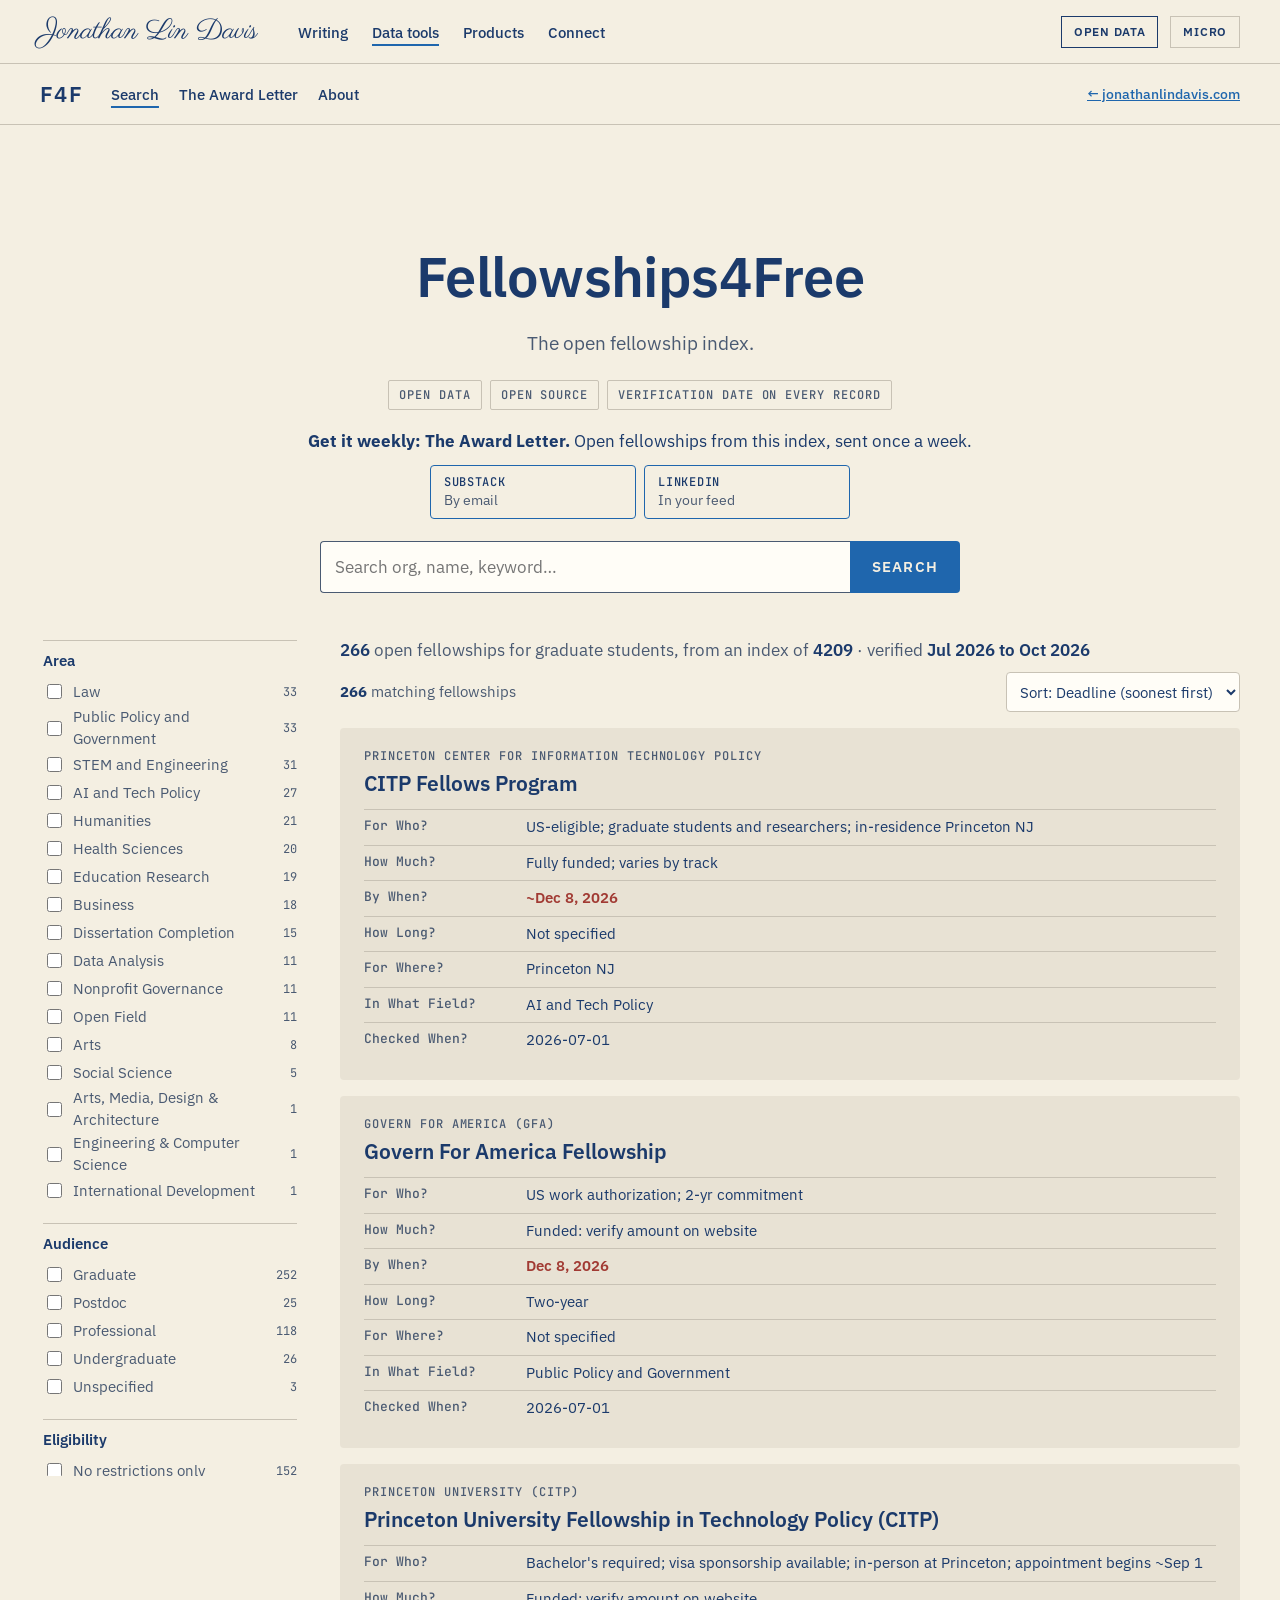
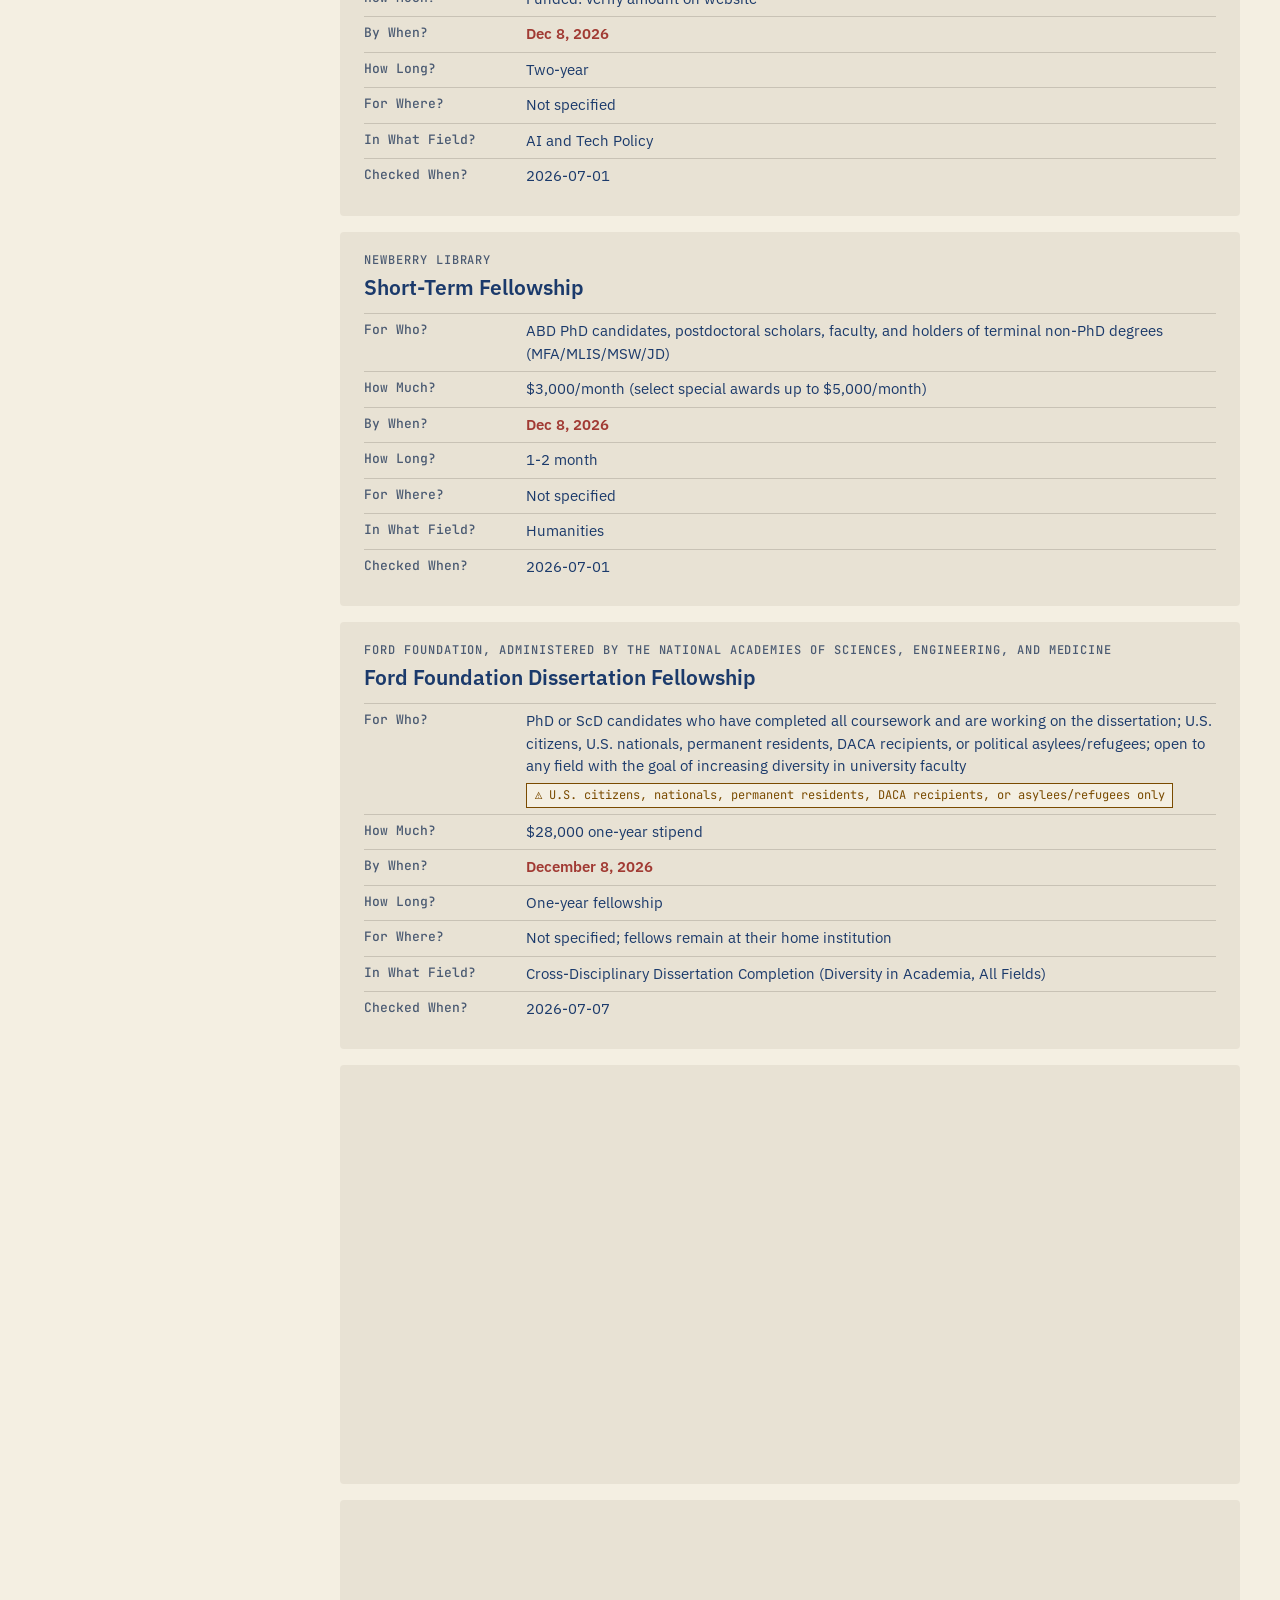
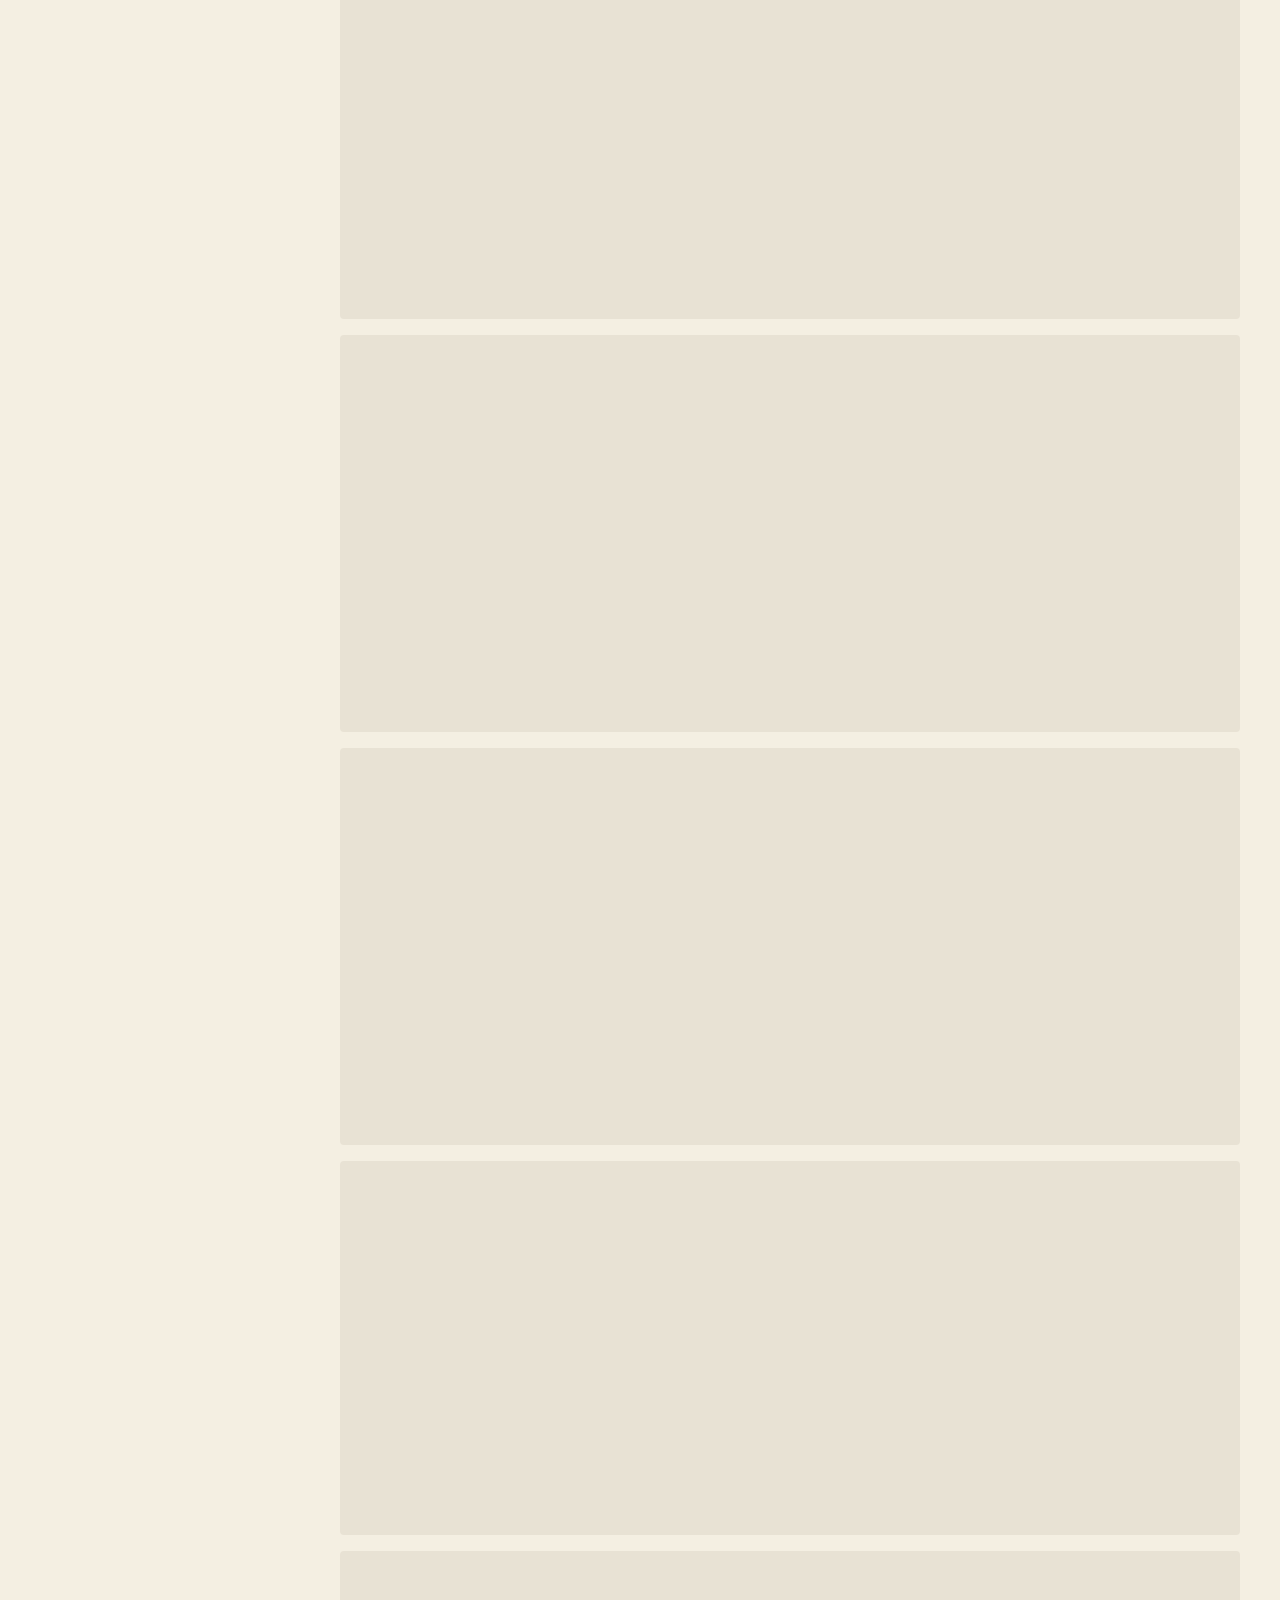
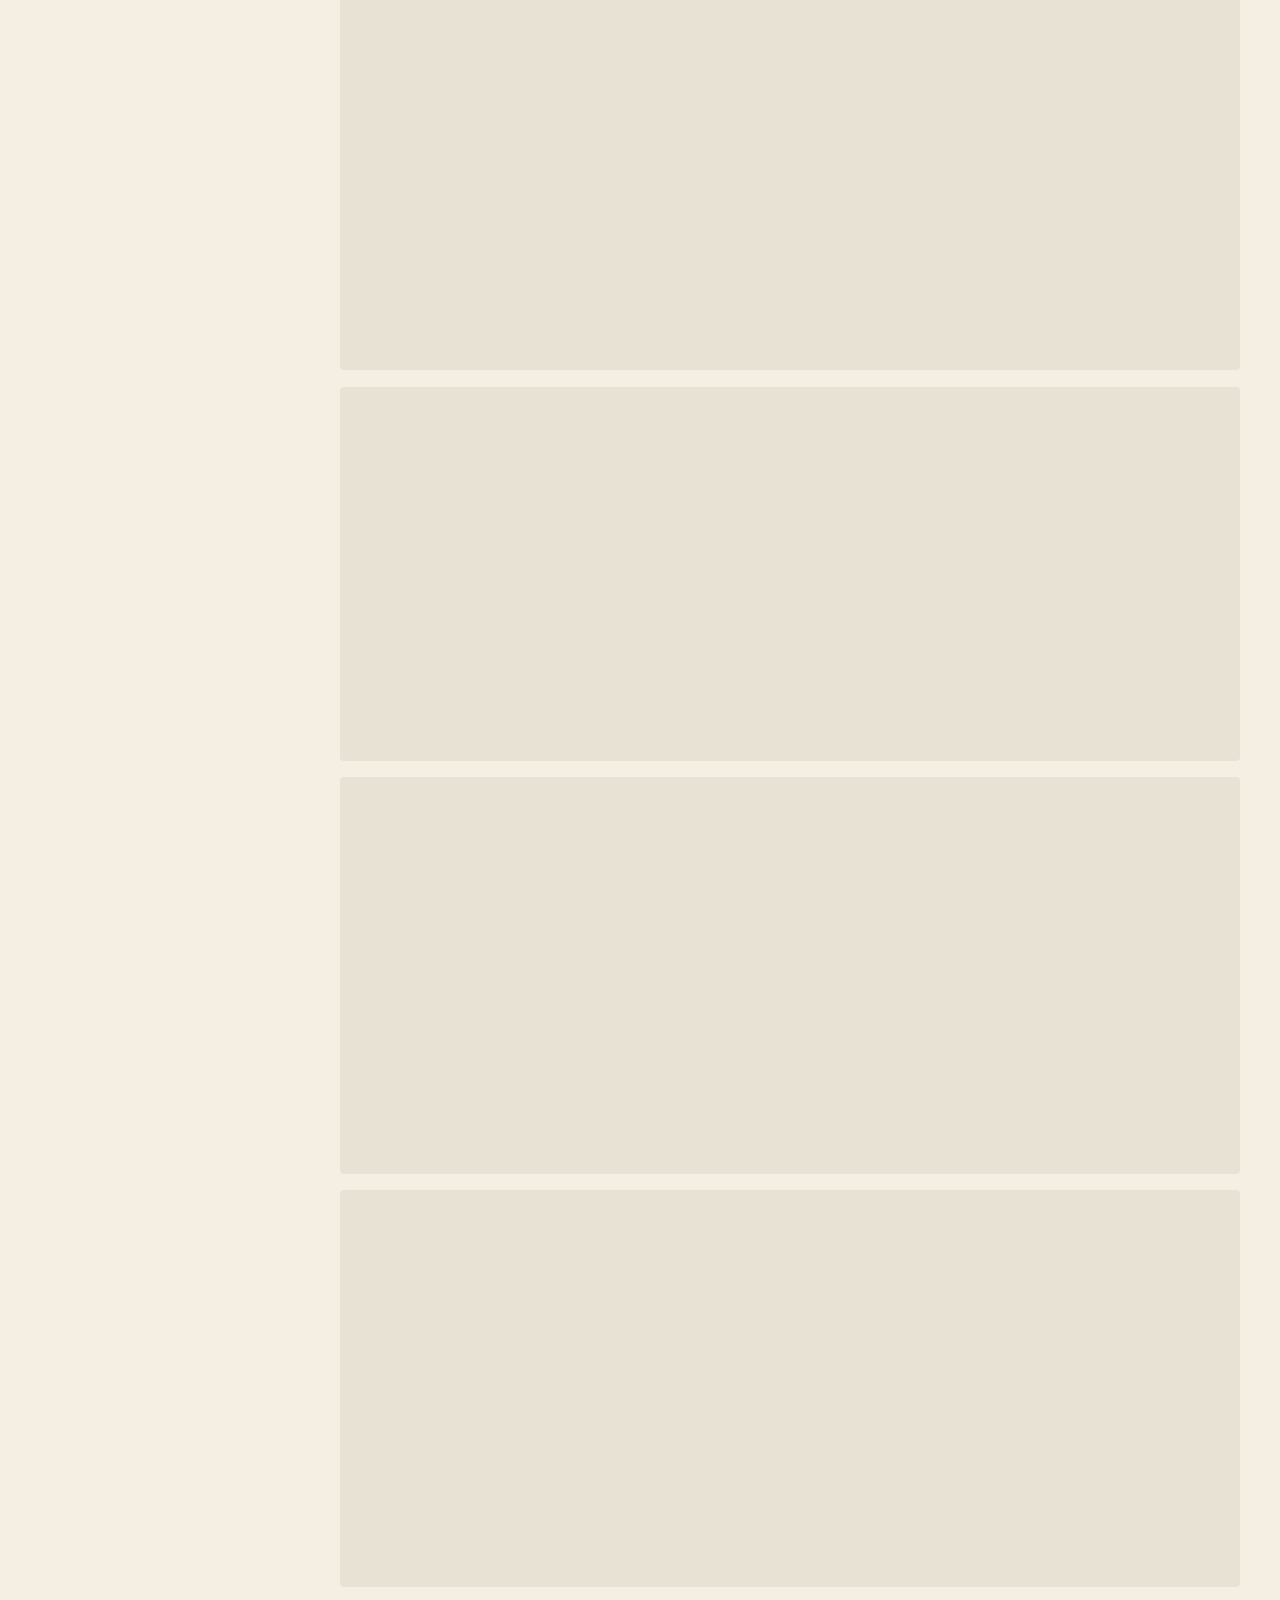
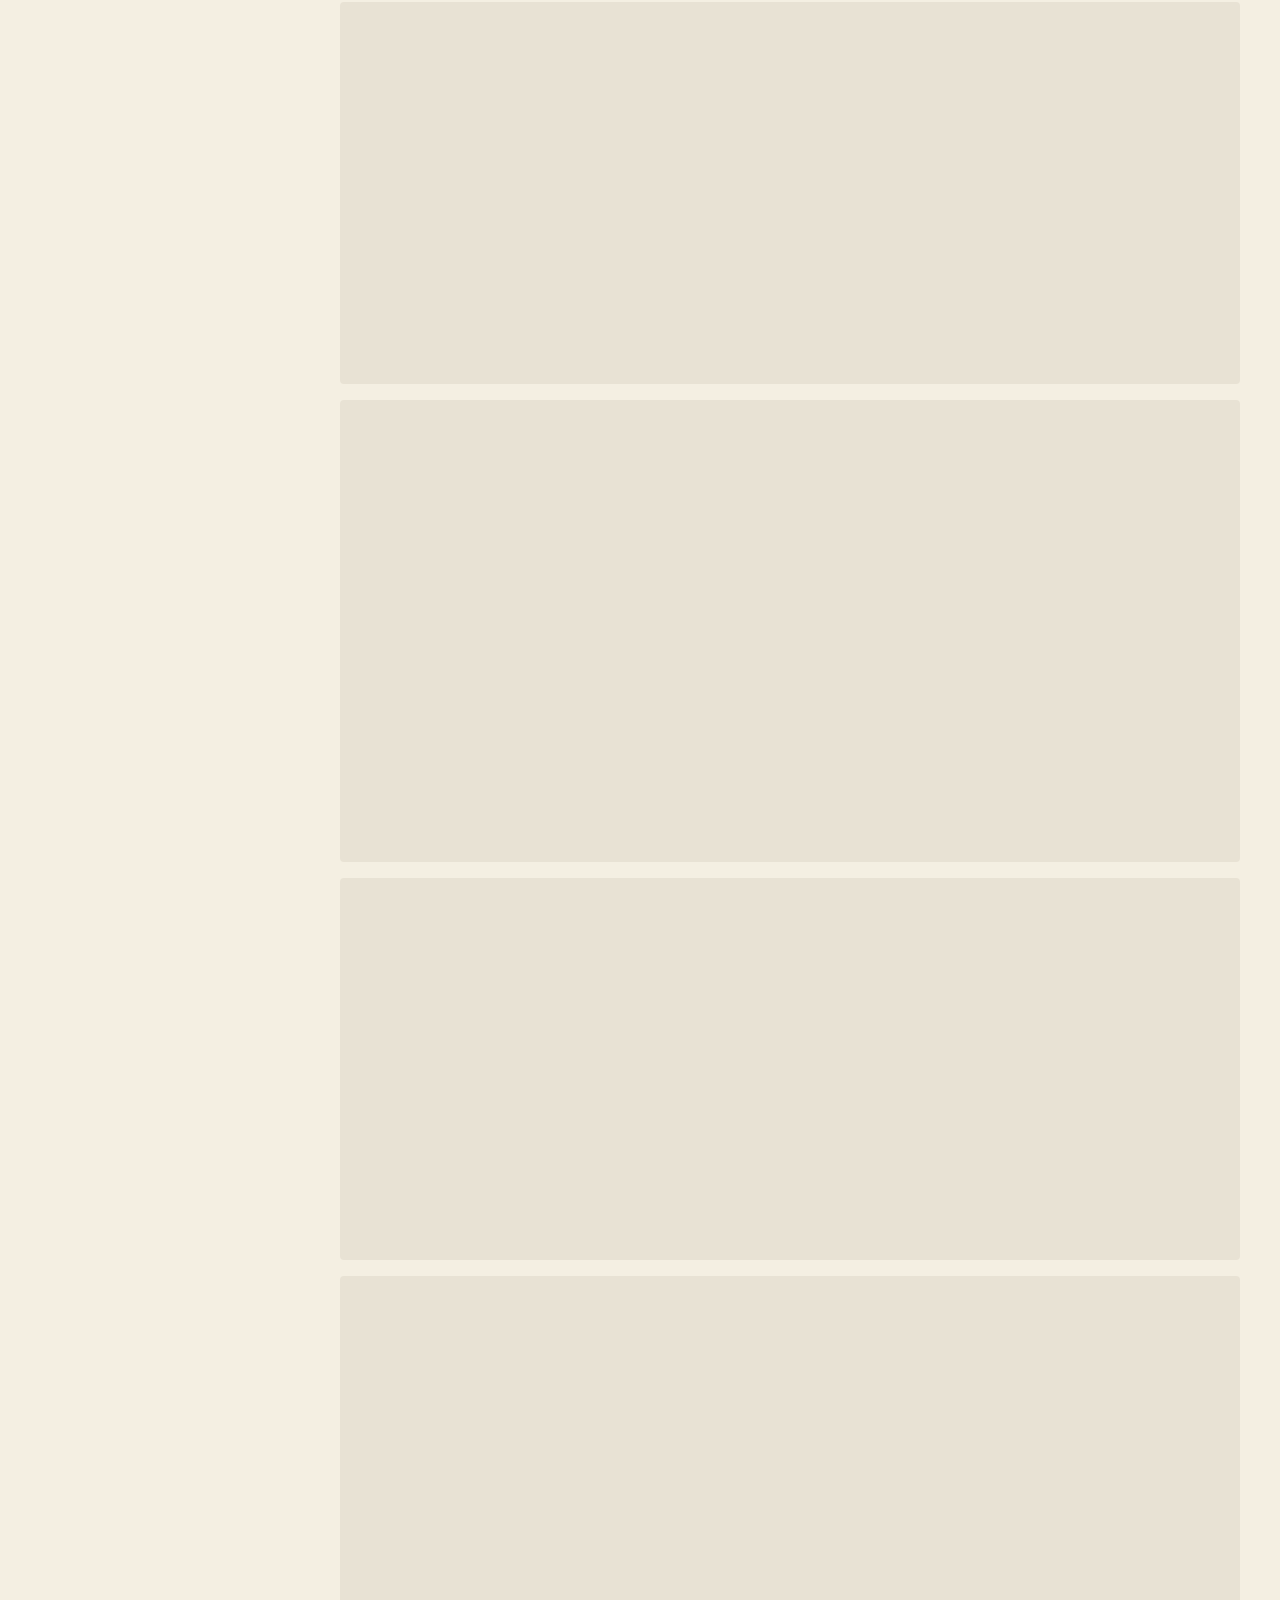
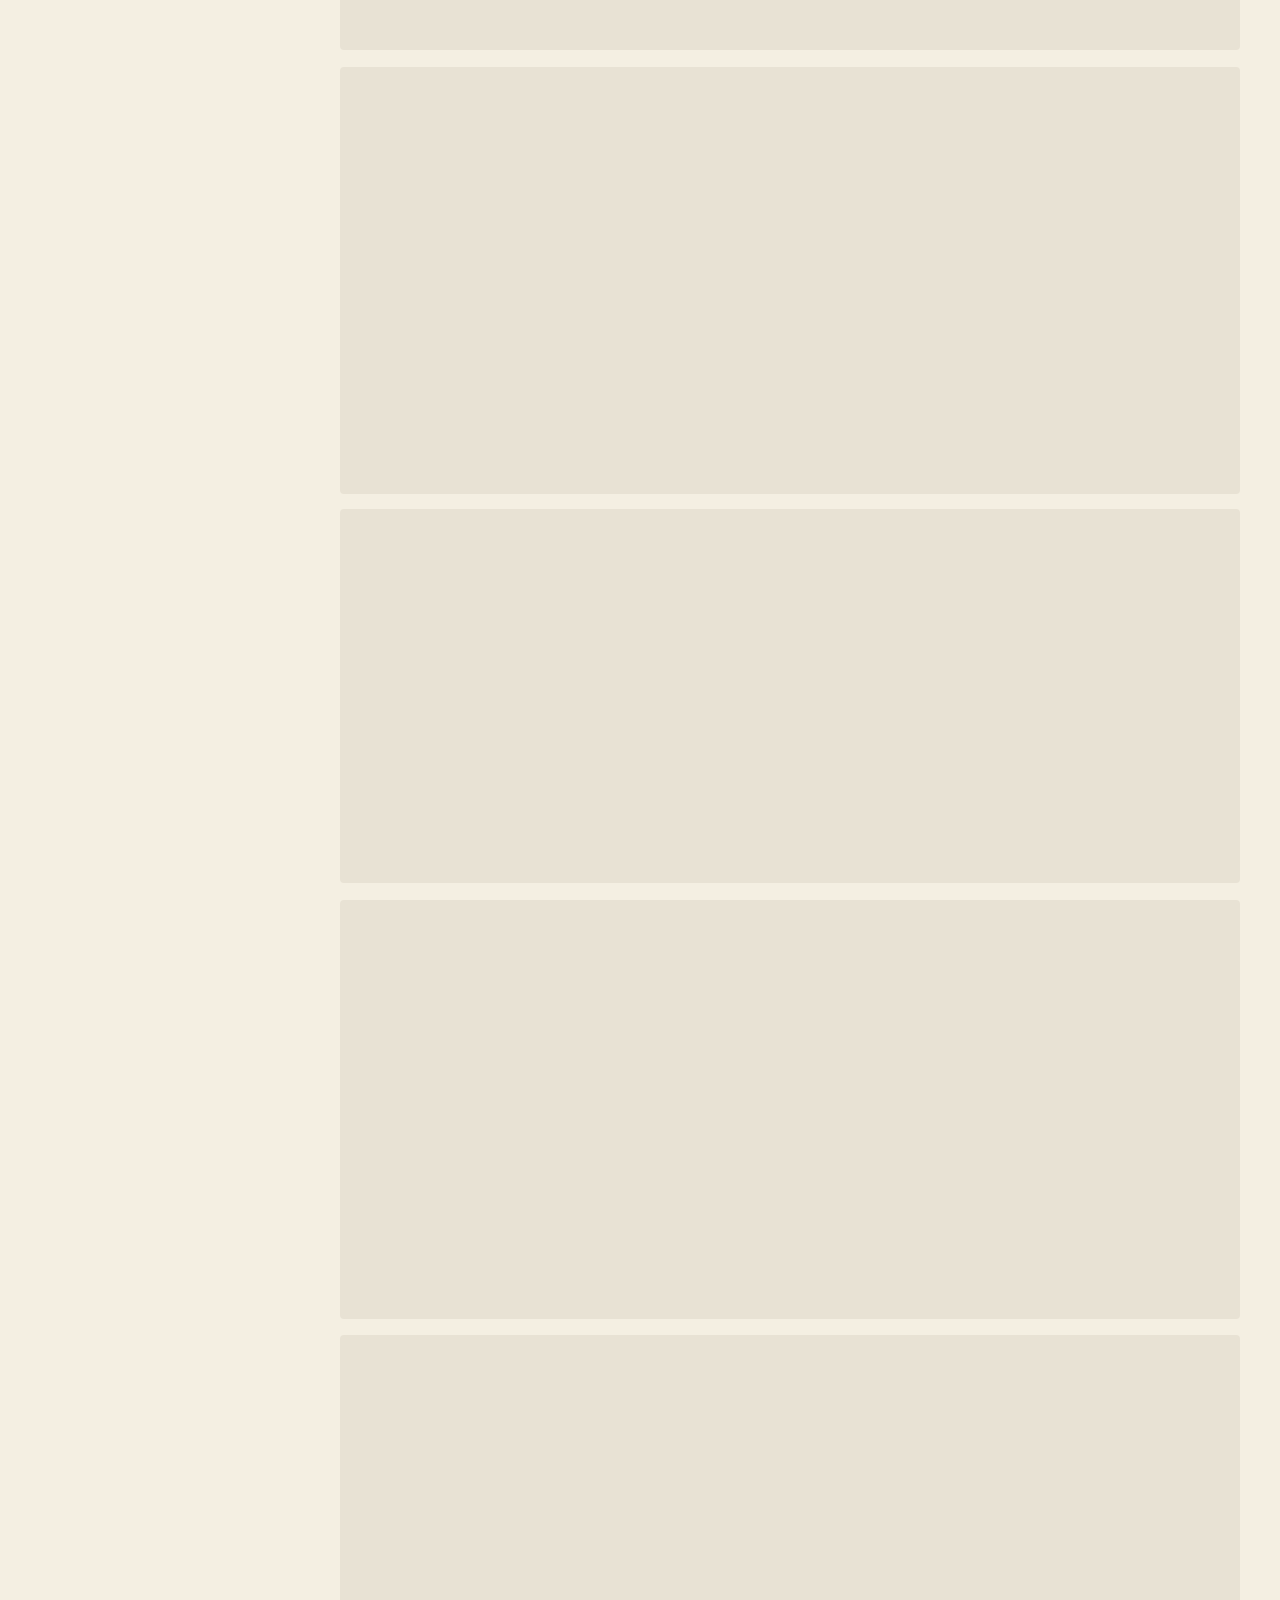
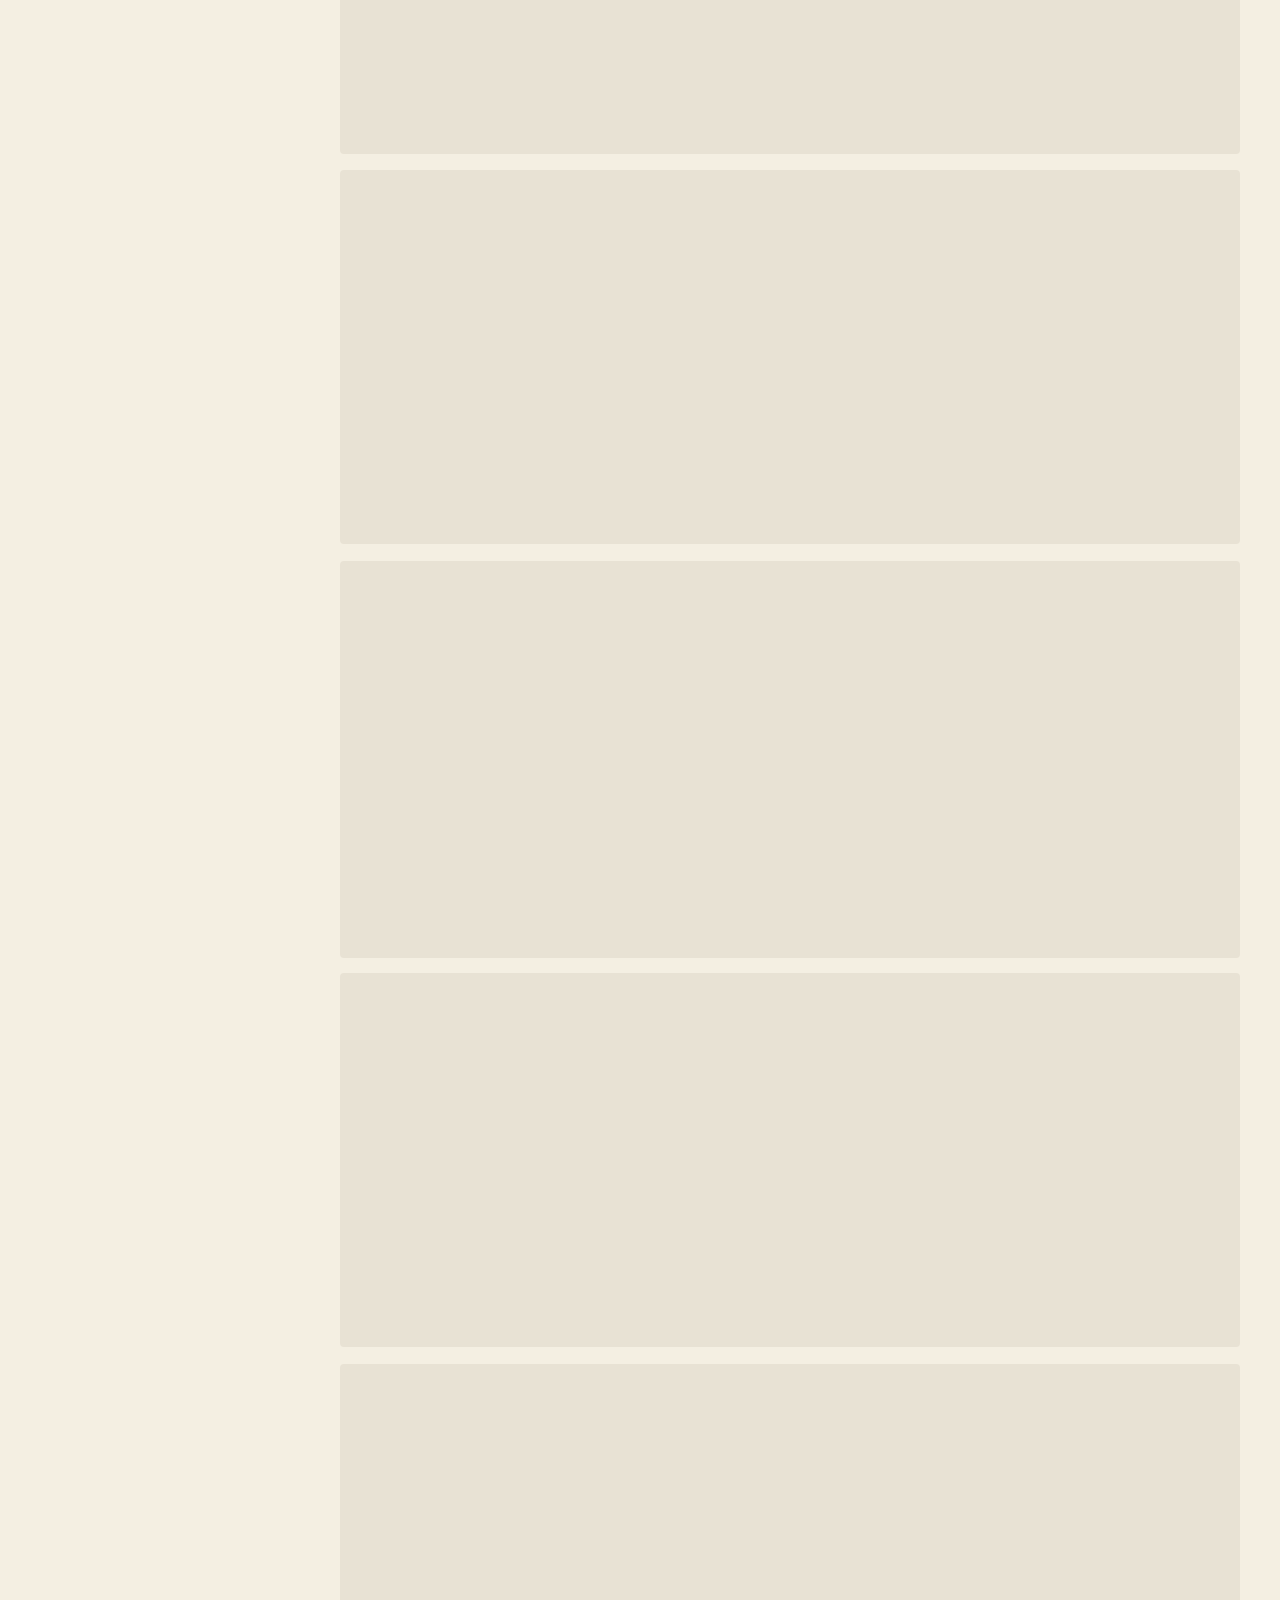
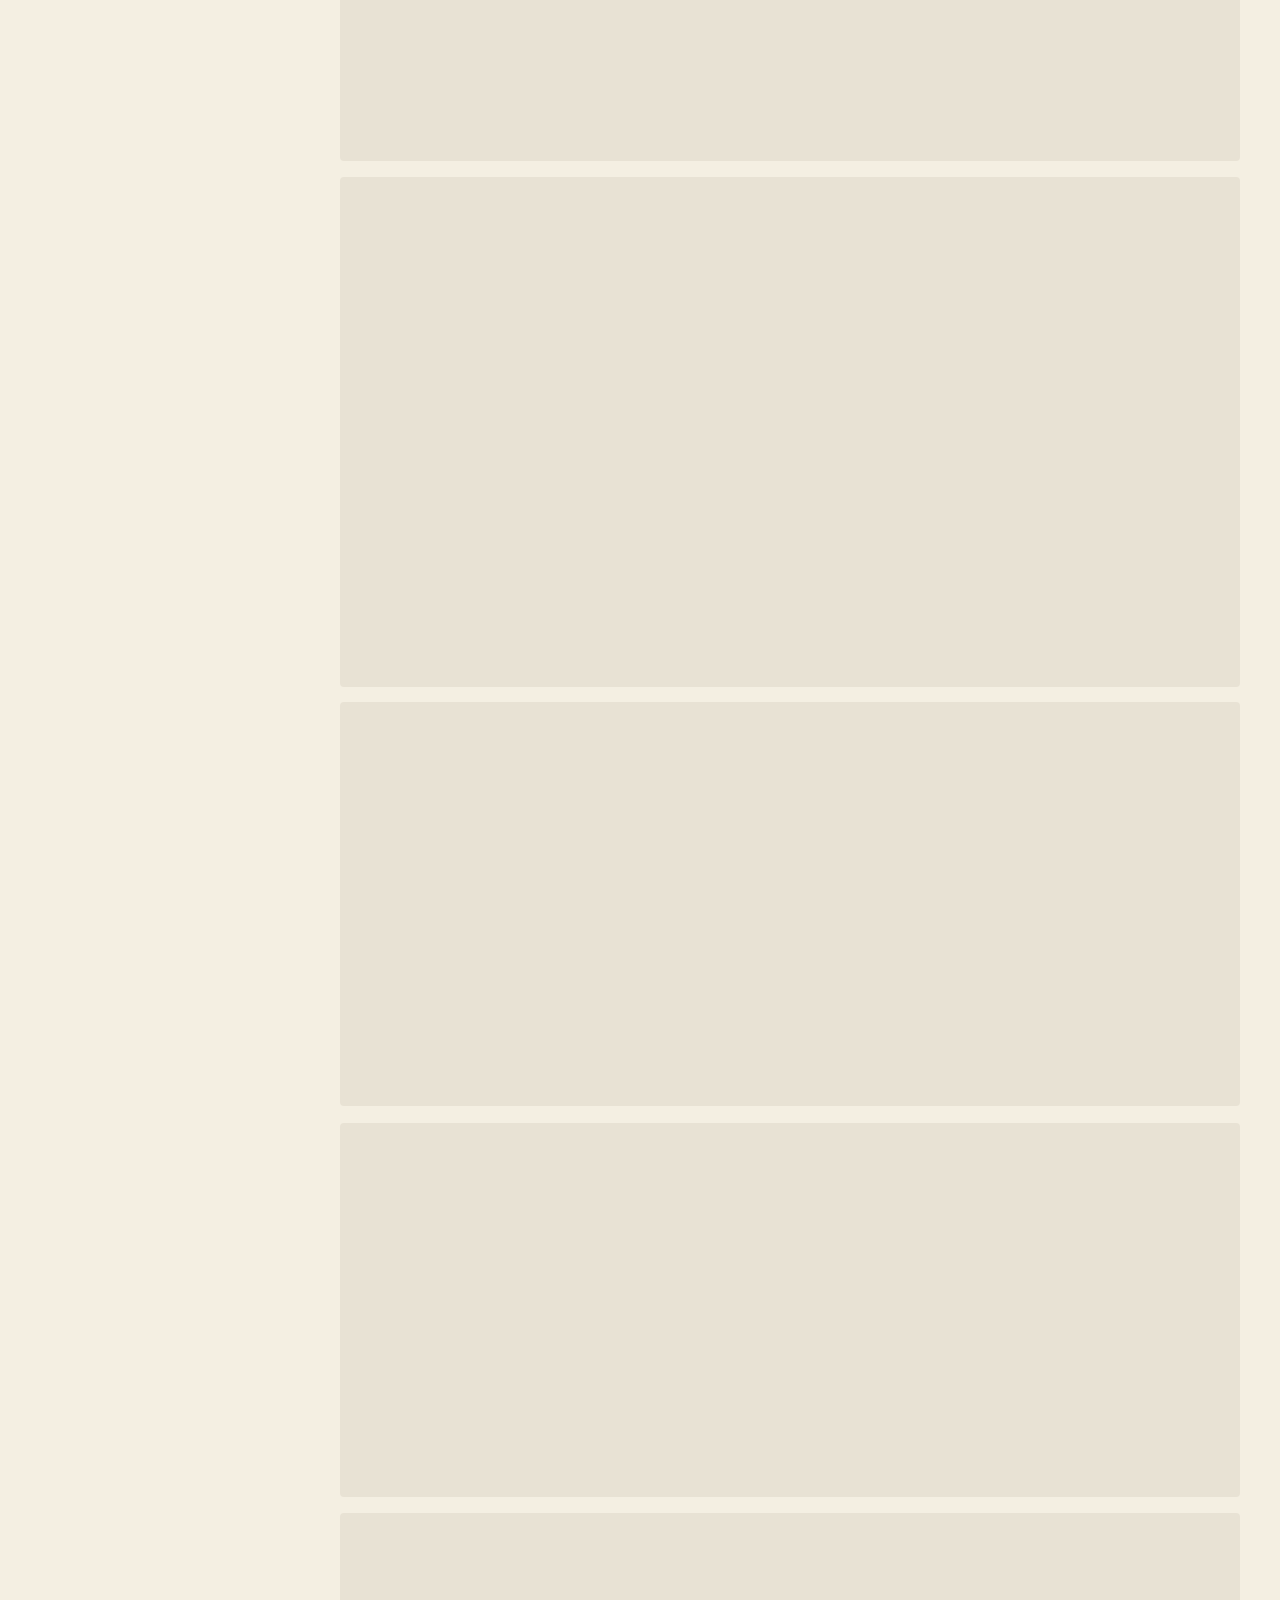
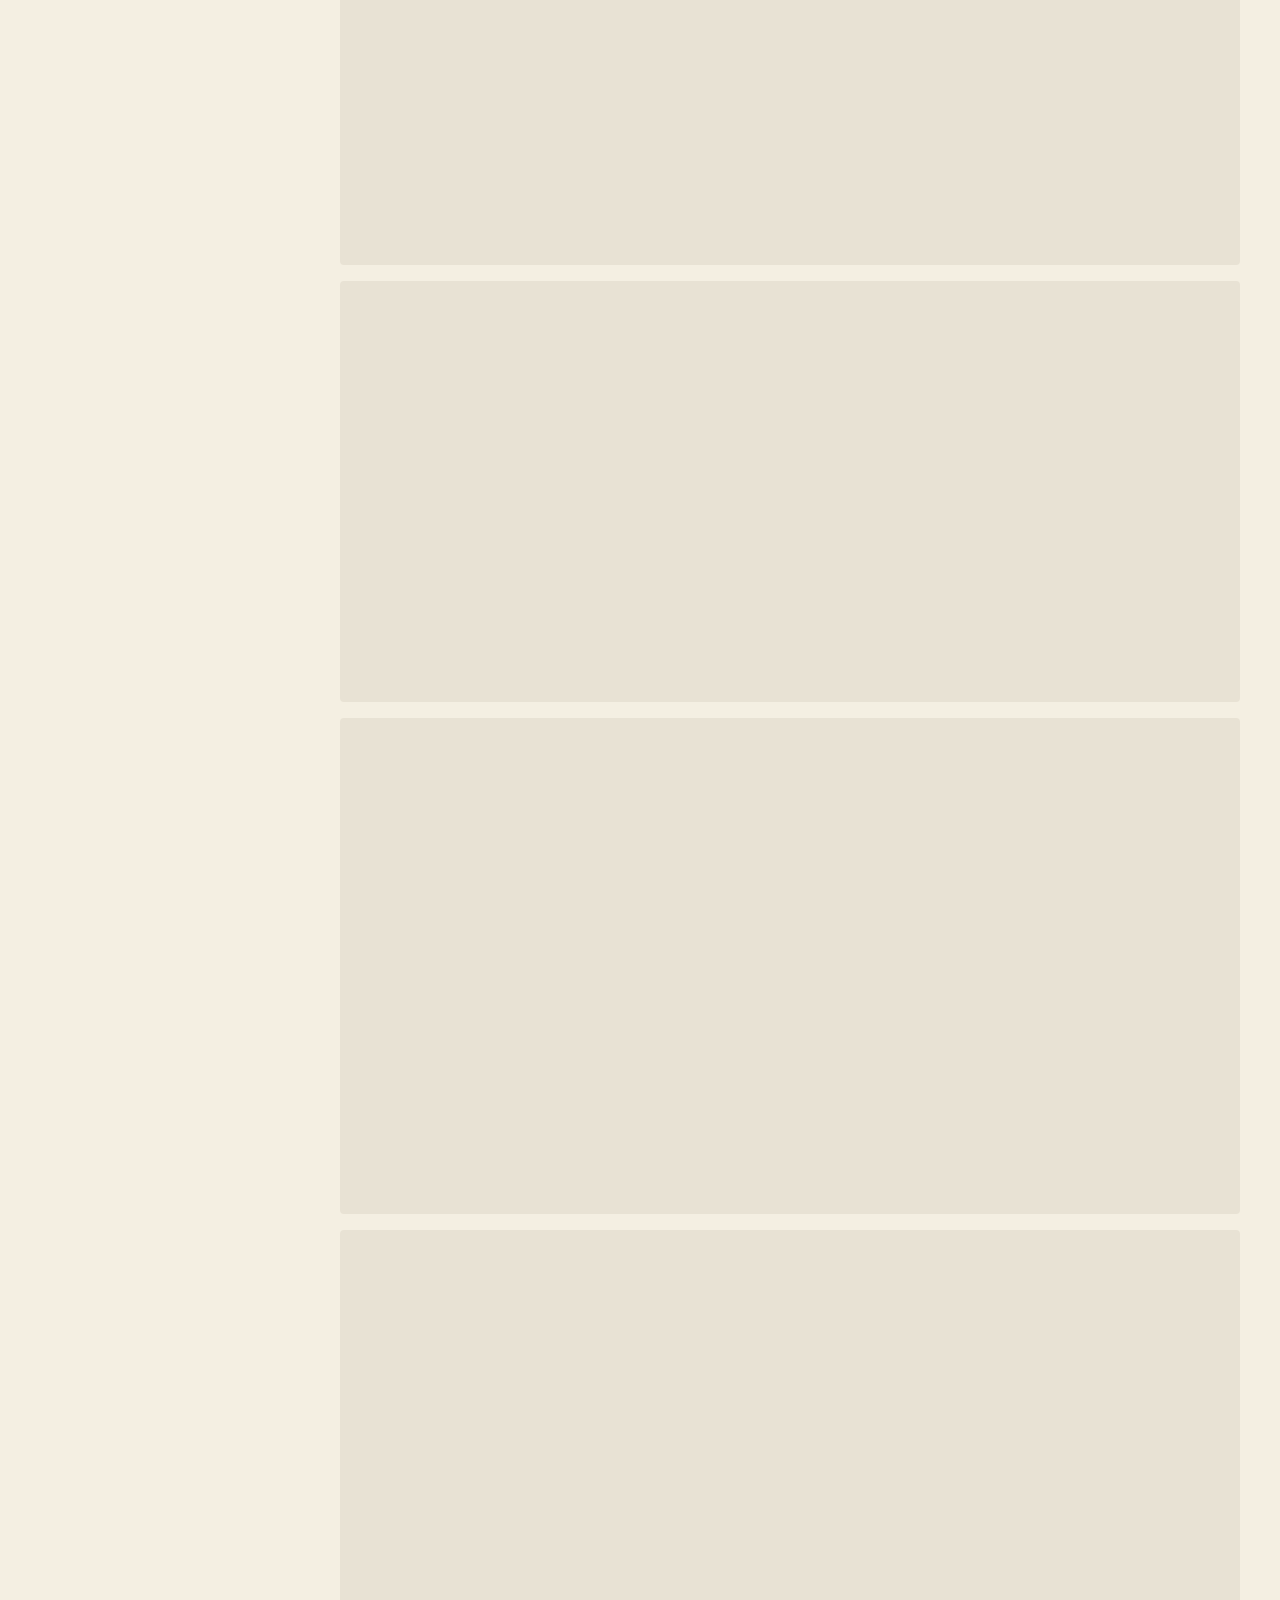
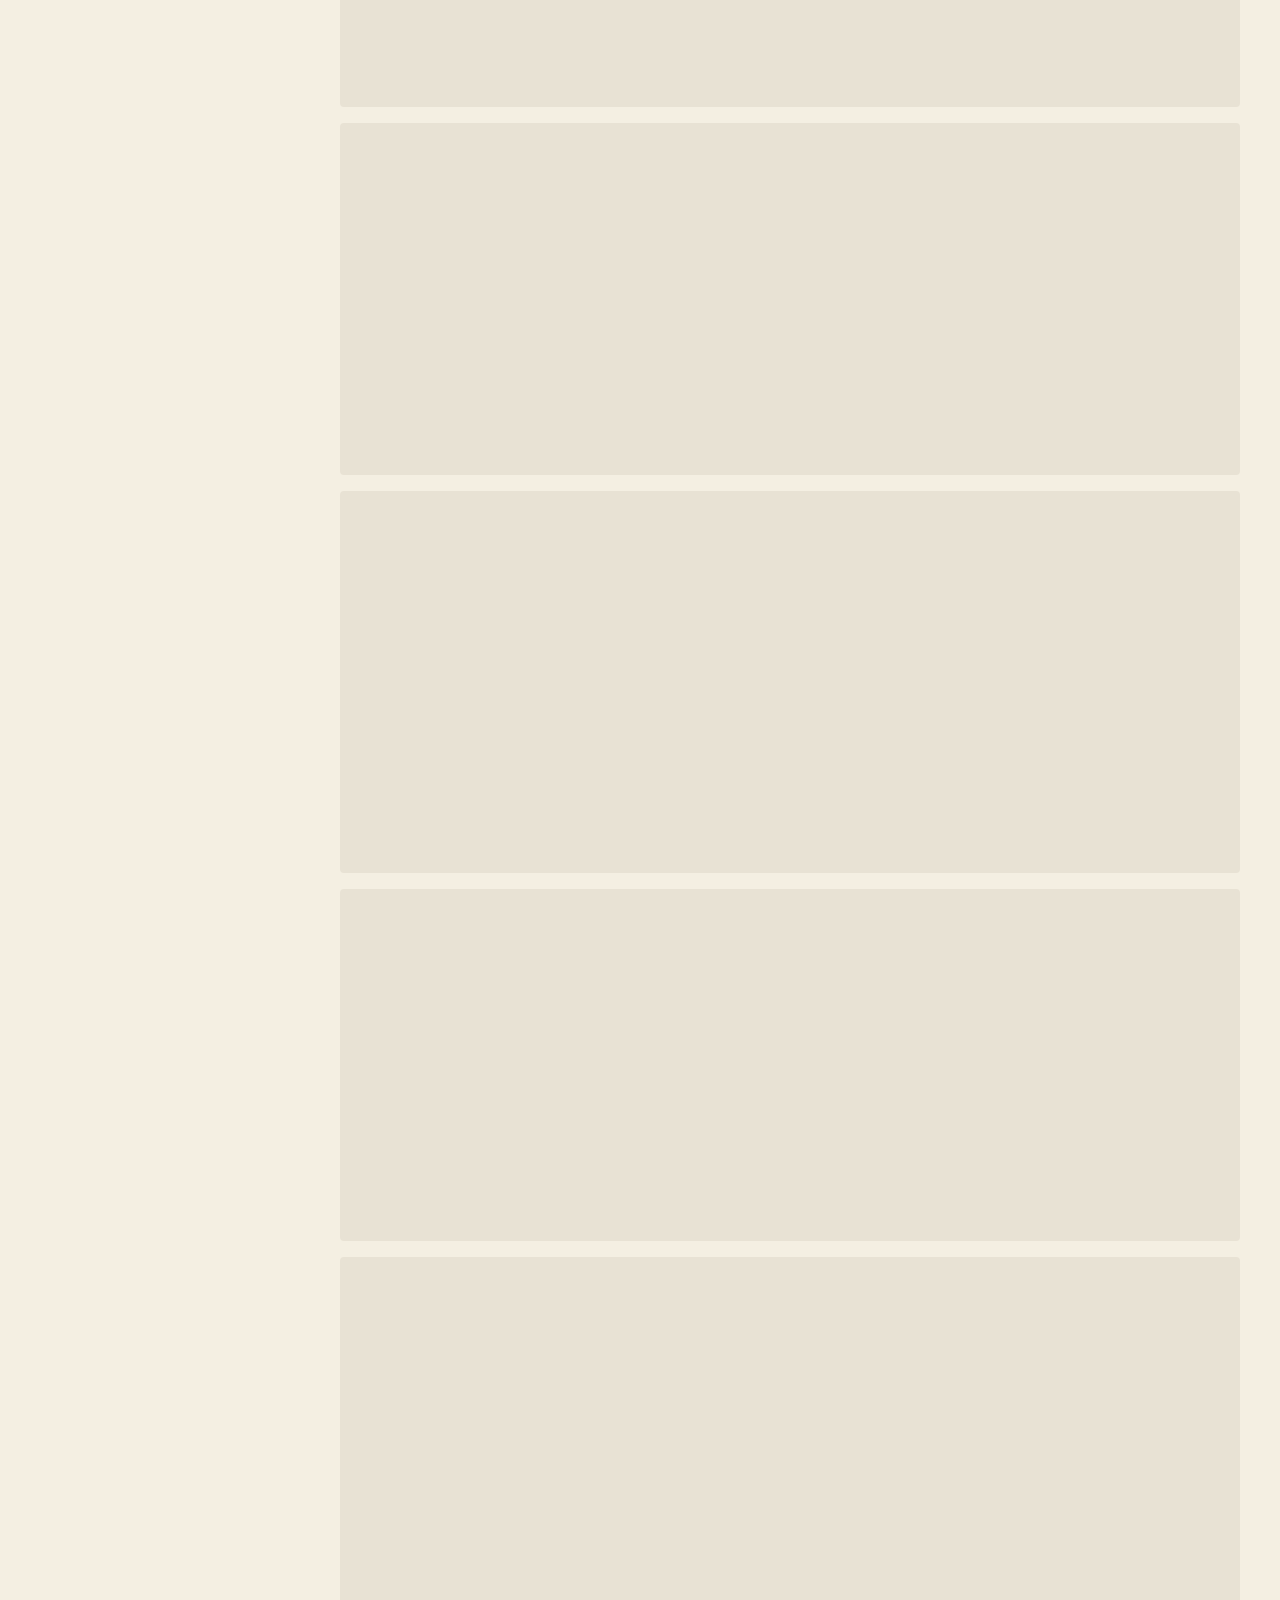
==== index.html @ 848863f2 "JLD4: aria-controls names one resolvable id on the site-bar menu (DS28I-140) Co-Authored-By: Claude " ====
<!DOCTYPE html>
<html lang="en">
<head>
<!-- Google tag (gtag.js) -->
<script async src="https://www.googletagmanager.com/gtag/js?id=G-JNJT6FY5P9"></script>
<script>
  window.dataLayer = window.dataLayer || [];
  function gtag(){dataLayer.push(arguments);}
  gtag('js', new Date());
  gtag('config', 'G-JNJT6FY5P9');
</script>
<meta charset="utf-8" />
<meta name="viewport" content="width=device-width, initial-scale=1" />
<title>F4F — Jonathan Lin Davis</title>
<meta name="description" content="Fellowships4Free: a free, open-data index of graduate and early-career fellowships. Because finding money shouldn't cost you money. No login, no paywall." />
<meta property="og:type" content="website">
<meta property="og:title" content="F4F — Jonathan Lin Davis">
<meta property="og:description" content="Fellowships4Free: a free, open-data index of graduate and early-career fellowships. Because finding money shouldn't cost you money. No login, no paywall.">
<meta property="og:url" content="https://fellowships4free.com/">
<meta property="og:image" content="https://jonathanlindavis.com/Assets/og-image.png">
<meta property="og:image:width" content="2400">
<meta property="og:image:height" content="1260">
<meta property="og:image:alt" content="Jonathan Lin Davis: the business of thinking for a living.">
<meta property="og:site_name" content="Jonathan Lin Davis">

<meta name="twitter:card" content="summary_large_image">
<meta name="twitter:title" content="F4F — Jonathan Lin Davis">
<meta name="twitter:description" content="Fellowships4Free: a free, open-data index of graduate and early-career fellowships. Because finding money shouldn't cost you money. No login, no paywall.">
<meta name="twitter:image" content="https://jonathanlindavis.com/Assets/og-image.png">

<meta name="robots" content="index, follow" />
<link rel="canonical" href="https://fellowships4free.com/">
<meta name="referrer" content="no-referrer" />
<link rel="icon" type="image/png" href="assets/f4f-mark.png?v=74ff9a21c5">
<link rel="preconnect" href="https://fonts.googleapis.com">
<link rel="preconnect" href="https://fonts.gstatic.com" crossorigin>
<link href="https://fonts.googleapis.com/css2?family=IBM+Plex+Sans:ital,wght@0,400;0,500;0,600;1,600&family=JetBrains+Mono:wght@400;500&family=Parisienne&display=swap" rel="stylesheet">
<style>
/* Canvas v184 port (DS28I-140, 2026-10-29), boards "F4F search" and "F4F fellowship" at 1440 and 390.
   The page now carries the jonathanlindavis.com site bar and footer of the v184 family and its own
   F4F section bar. open-data-shared.css is no longer linked: its masthead, footer and Spectral type
   are the pre-v184 design. The file stays in the repo. */
:root{
  --paper:#f4efe2; --ink:#1b3a6b; --well:#e8e2d4; --rule:#c8c2b5; --accent:#1f66ad; --wash:#4a5a72;
  --field:#fffdf7; --hilite:#bcd0eb; --urgent:#a13a33; --warn:#7a4b00;
  --sans:'IBM Plex Sans',Arial,sans-serif; --mono:'JetBrains Mono',ui-monospace,monospace; --script:'Parisienne',cursive;
  /* Sticky offset for in-page jumps and focus (UI-2), measured by the script below. */
  scroll-padding-top:var(--f4f-mast-h,64px);
}
*{box-sizing:border-box}
html{-webkit-text-size-adjust:100%}
body{margin:0;background:var(--paper);color:var(--ink);font-family:var(--sans);-webkit-font-smoothing:antialiased}
a{color:var(--accent)}
a:hover{color:var(--ink)}
a:focus-visible,button:focus-visible,input:focus-visible,select:focus-visible{outline:3px solid var(--accent);outline-offset:2px}
.wrap{max-width:1248px;margin:0 auto;padding:0 24px}

/* Site bar (the v184 family bar; this page lives on its own domain, so every link is absolute) */
.bar{height:64px;background:var(--paper);border-bottom:1px solid var(--rule)}
.bar .wrap{height:64px;display:flex;align-items:center;gap:28px}
.wm{font-family:var(--script);font-size:28px;color:var(--ink);text-decoration:none;line-height:1;white-space:nowrap}
.nav{display:flex;gap:24px;margin-left:12px}
.nav a{font:500 15px/1 var(--sans);color:var(--ink);text-decoration:none;padding:12px 0}
.nav a[aria-current]{text-decoration:underline;text-decoration-color:var(--accent);text-decoration-thickness:2px;text-underline-offset:6px}
.tools{margin-left:auto;display:flex;align-items:center;gap:12px}
.tab{font:600 12px/1 var(--sans);letter-spacing:.06em;text-transform:uppercase;padding:9px 12px;border:1px solid var(--rule);color:var(--ink);text-decoration:none}
.tab.on{border-color:var(--ink)}
.menu{display:none;width:44px;height:44px;align-items:center;justify-content:center;border:1px solid var(--rule);border-radius:4px;background:transparent;padding:0;cursor:pointer}

/* F4F section bar */
.mast{border-bottom:1px solid var(--rule);background:var(--paper);position:sticky;top:0;z-index:40}
.mast-row{display:flex;align-items:center;min-height:60px;gap:18px}
.gw{font:600 22px/1 var(--sans);letter-spacing:.06em;color:var(--ink);text-decoration:none}
.mnav{display:flex;flex-wrap:wrap;align-items:center}
.mnav a{font:500 15px/1 var(--sans);color:var(--ink);text-decoration:none;min-height:44px;display:inline-flex;align-items:center;padding:0 10px}
.mnav a[aria-current]{text-decoration:underline;text-decoration-color:var(--accent);text-decoration-thickness:2px;text-underline-offset:6px}
.mast-home{margin-left:auto;font:500 14px/1 var(--sans);min-height:44px;display:inline-flex;align-items:center}
.mast-home-row{display:none}

/* Skip link and visually hidden text */
.f4f-skip{position:absolute;left:.5rem;top:-4rem;z-index:100;background:var(--ink);color:var(--paper);padding:.6rem .9rem;font-family:var(--mono);font-size:.85rem;text-decoration:none}
.f4f-skip:focus{top:.5rem}
.f4f-vh{position:absolute!important;width:1px;height:1px;padding:0;margin:-1px;overflow:hidden;clip:rect(0,0,0,0);white-space:nowrap;border:0}

/* Hero */
/* The board's first section: 48px padding plus its 72px hero (search) or section margin (fellowship) */
.sec-first{padding:120px 0 80px}
.hero{text-align:center}
.h1i{font:600 56px/1.12 var(--sans);color:var(--ink);margin:0 0 20px;letter-spacing:-.01em}
.lede{font:400 19px/1.6 var(--sans);color:var(--wash);max-width:720px;margin:0 auto}
.pledge{display:flex;flex-wrap:wrap;justify-content:center;gap:8px;margin:22px 0 18px}
.pledge span{font:500 12px/1 var(--mono);letter-spacing:.08em;text-transform:uppercase;color:var(--wash);border:1px solid var(--rule);border-radius:2px;padding:8px 10px}
.p{font:400 17px/1.6 var(--sans);color:var(--ink);margin:0 0 16px}
.wash{color:var(--wash)}
.al-line{margin:0 0 10px}
/* The Award Letter subscribe pair (FS25P-147), kept from the live page with its gtag events; the
   board shows the line above it only. 44px minimum height. */
.f4f-al-pair{display:grid;grid-template-columns:1fr 1fr;gap:.55rem;max-width:420px;margin:0 auto 22px}
.f4f-al-pair>a{min-width:0}
@media(max-width:22rem){.f4f-al-pair{grid-template-columns:1fr}}
.f4f-al-btn{display:block;min-height:44px;padding:.5rem .8rem;border:1.5px solid var(--accent);border-radius:4px;background:var(--paper);color:var(--ink);text-decoration:none;text-align:left;transition:background-color .15s,color .15s}
.f4f-al-btn:hover{background:var(--accent);color:var(--paper)}
.f4f-al-btn:hover .f4f-al-note{color:var(--paper)}
.f4f-al-name{display:block;font:500 12px/1.4 var(--mono);letter-spacing:.06em;text-transform:uppercase}
.f4f-al-note{display:block;font:400 14px/1.35 var(--sans);color:var(--wash)}
@media(prefers-reduced-motion:reduce){.f4f-al-btn{transition:none}}
.srch{display:flex;max-width:640px;margin:0 auto}
.srch input{flex:1;min-width:0;height:52px;border:1px solid var(--wash);border-right:0;border-radius:4px 0 0 4px;background:var(--field);font:400 17px/1 var(--sans);color:var(--ink);padding:0 14px}
.srch button{height:52px;padding:0 22px;border:0;border-radius:0 4px 4px 0;background:var(--accent);color:var(--paper);font:600 15px/1 var(--sans);letter-spacing:.08em;cursor:pointer}
.srch button:hover{background:var(--ink)}

/* Rail and results */
.layout{display:grid;grid-template-columns:260px minmax(0,1fr);gap:40px;margin-top:44px;align-items:start}
.layout>aside,.layout>div{min-width:0}
/* The rail sticks under the measured bar height and scrolls on its own when taller than the space
   left, so "Clear all filters" stays reachable on a 768 px laptop (UI-5). */
.rail{position:sticky;top:var(--f4f-mast-h,64px);max-height:calc(100vh - var(--f4f-mast-h,64px));overflow-y:auto;overscroll-behavior:contain;padding:3px 3px .75rem}
.facet{border:0;border-top:1px solid var(--rule);margin:0 0 18px;padding:12px 0 0;min-width:0}
.facet legend{float:left;width:100%;padding:0;font:600 15px/1 var(--sans);color:var(--ink);margin:0 0 10px}
.facet legend+*{clear:both}
.opt{display:flex;align-items:center;gap:.5rem;min-height:28px;cursor:pointer;font:400 15px/1.5 var(--sans);color:var(--wash)}
.opt:hover{color:var(--ink)}
.opt input{accent-color:var(--ink);width:15px;height:15px;flex-shrink:0}
.opt .n{margin-left:auto;font:400 12px/1 var(--mono);color:var(--wash)}
.clearbtn{font:500 13px/1 var(--mono);color:var(--accent);background:none;border:0;cursor:pointer;padding:.3rem 0;min-height:28px;display:inline-flex;align-items:center}
.clearbtn:hover{text-decoration:underline}
.f4f-scope{font:400 17px/1.6 var(--sans);color:var(--wash);margin:0 0 8px}
.f4f-scope strong{color:var(--ink);font-weight:600}
#m-updated{white-space:nowrap}
.resbar{display:flex;align-items:center;justify-content:space-between;gap:1rem;margin:0 0 16px;flex-wrap:wrap}
.f4f-count{font:400 15px/1.5 var(--sans);color:var(--wash)}
.f4f-count b{color:var(--ink)}
.sortsel{font:400 15px/1 var(--sans);min-height:40px;padding:0 .6rem;border:1px solid var(--rule);border-radius:4px;background:var(--field);color:var(--ink)}
#results{display:flex;flex-direction:column;gap:16px}
.more-wrap{display:flex;justify-content:center;margin:24px 0 0}
.morebtn{display:inline-flex;align-items:center;min-height:48px;padding:0 26px;border:2px solid var(--ink);background:transparent;color:var(--ink);border-radius:4px;font:600 17px/1 var(--sans);cursor:pointer}
.morebtn:hover{background:var(--ink);color:var(--paper)}

/* Fellowship card (both boards) */
.entry{background:var(--well);border-radius:4px;padding:22px 24px;
  /* Off-screen cards skip layout and paint until scrolled near (UI-4). */
  content-visibility:auto;contain-intrinsic-size:auto 420px}
.entry .org{font:500 12px/1 var(--mono);letter-spacing:.08em;text-transform:uppercase;color:var(--wash);margin:0 0 8px}
.entry .name{font:600 21px/1.3 var(--sans);color:var(--ink);margin:0 0 12px}
.entry .name a{color:var(--ink);text-decoration:none}
.entry .name a:hover{text-decoration:underline;text-decoration-color:var(--accent);text-underline-offset:4px}
.qa-row{display:grid;grid-template-columns:150px minmax(0,1fr);gap:12px;padding:6px 0;border-top:1px solid var(--rule);font:400 15px/1.5 var(--sans)}
.qa-label{font:500 13px/1.6 var(--mono);color:var(--wash)}
.qa-value{min-width:0;overflow-wrap:anywhere}
.flags-row{display:flex;flex-wrap:wrap;gap:.35rem .45rem;margin-top:.35rem}
.flag-chip{font:400 12px/1.4 var(--mono);padding:.18rem .48rem;border:1px solid var(--warn);color:var(--warn);background:var(--paper)}
mark{background:var(--hilite);color:var(--ink);padding:0 1px}
.deadline-val.rolling{color:var(--ink)}
.deadline-val.urgent{color:var(--urgent);font-weight:600}
.deadline-val.soon{color:var(--warn);font-weight:500}
.f4f-loading{padding:3rem 1rem;text-align:center;color:var(--wash);font:400 14px/1.5 var(--mono)}
.f4f-empty{padding:3rem 1rem;text-align:center;color:var(--wash)}
.f4f-empty b{display:block;font:600 21px/1.3 var(--sans);color:var(--ink);margin-bottom:.35rem}

/* Single fellowship view (#/f/<id>): the F4F fellowship board */
.crumb{font:500 13px/1 var(--mono);letter-spacing:.06em;color:var(--wash);margin:0 0 18px}
.crumb a{color:var(--wash);text-decoration:none}
.crumb a:hover{text-decoration:underline}
.detail-notes{margin:18px 0 14px}

/* About band above the footer (board #i-foot) */
.i-foot{border-top:1px solid var(--rule);padding:40px 0}
.i-foot .p{font-size:15px}
.i-foot .p:last-child{margin:0}

/* Footer (v184 family footer), content centred vertically in its band (DS28I-131 f24d86ec) */
footer{display:flex;flex-direction:column;justify-content:center}
.foot{padding:40px 0;border-top:1px solid var(--rule);font:400 15px/1.6 var(--sans);color:var(--wash)}
.foot-in{display:flex;flex-direction:column;align-items:center;text-align:center;gap:12px}
.foot-mark{display:block;width:220px;height:auto}
.foot-links{display:flex;justify-content:center;flex-wrap:wrap;gap:20px}

/* Phone (390 board): bars collapse to a wordmark and a menu button, one column, 20px gutters */
@media(max-width:820px){
  .wrap{padding:0 20px}
  .bar{height:auto;min-height:64px}
  .bar .wrap{height:auto;min-height:64px;gap:10px;flex-wrap:wrap}
  .wm{font-size:26px;margin-right:auto}
  .menu{display:inline-flex}
  .nav,.tools{display:none}
  .bar.open .wrap{padding-bottom:12px}
  .bar.open .nav{display:flex;flex-direction:column;gap:0;margin:0;width:100%}
  .bar.open .tools{display:flex;margin:0;width:100%}
  .mast-row{min-height:56px;gap:10px;flex-wrap:wrap}
  .gw{margin-right:auto}
  .mnav,.mast-row .mast-home{display:none}
  .mast.open .mast-row{padding-bottom:8px}
  .mast.open .mnav{display:flex;flex-direction:column;align-items:flex-start;width:100%}
  .mnav a{padding:0}
  .mast-home-row{display:block;padding-bottom:6px}
  .mast-home-row .mast-home{margin-left:0}
  .sec-first{padding:56px 0}
  .h1i{font-size:32px;line-height:1.15}
  .lede{font-size:17px}
  .layout{grid-template-columns:1fr;gap:24px}
  .rail{position:static;max-height:none;overflow:visible}
  .qa-row{grid-template-columns:1fr;gap:10px;padding:8px 0}
  .morebtn{display:flex;justify-content:center;width:100%}
  .i-foot{padding:32px 0}
  .foot{padding:32px 0;font-size:14px}
  .foot-mark{width:165px}
}
@media(prefers-reduced-motion:no-preference){.entry{animation:fade .25s ease both}@keyframes fade{from{opacity:0;transform:translateY(5px)}to{opacity:1;transform:none}}}
</style>
</head>
<body>
<!-- writing-convention: general -->
<a class="f4f-skip" href="#results-heading">Skip to results</a>

<header class="bar" id="bar">
  <div class="wrap">
    <a class="wm" href="https://jonathanlindavis.com/">Jonathan Lin Davis</a>
    <nav class="nav" id="site-nav" aria-label="Main">
      <a href="https://jonathanlindavis.com/#newsletters">Writing</a>
      <a href="https://jonathanlindavis.com/open-data.html" aria-current="page">Data tools</a>
      <a href="https://microgroup.info/demo">Products</a>
      <a href="https://jonathanlindavis.com/links">Connect</a>
    </nav>
    <div class="tools" id="site-tools">
      <a class="tab on" href="https://jonathanlindavis.com/open-data.html">Open Data</a>
      <a class="tab" href="https://microgroup.info/">MICRO</a>
    </div>
    <button type="button" class="menu" aria-label="Open the menu" aria-expanded="false" aria-controls="site-nav"><svg width="22" height="22" viewBox="0 0 22 22" aria-hidden="true"><path d="M3 6h16M3 11h16M3 16h16" stroke="#1b3a6b" stroke-width="2" fill="none"/></svg></button>
  </div>
</header>

<main id="main">
<header class="mast" id="mast">
  <div class="wrap mast-row">
    <a class="gw" href="#/" aria-current="page">F4F</a>
    <nav class="mnav" id="f4f-nav" aria-label="F4F">
      <a href="#/" id="mnav-search" aria-current="page">Search</a>
      <a href="https://theawardletter.substack.com/" target="_blank" rel="noopener">The Award Letter<span class="f4f-vh"> (opens in a new tab)</span></a>
      <a href="#about">About</a>
    </nav>
    <a class="mast-home" href="https://jonathanlindavis.com/">&larr; jonathanlindavis.com</a>
    <button type="button" class="menu" aria-label="Open the section menu" aria-expanded="false" aria-controls="f4f-nav"><svg width="22" height="22" viewBox="0 0 22 22" aria-hidden="true"><path d="M3 6h16M3 11h16M3 16h16" stroke="#1b3a6b" stroke-width="2" fill="none"/></svg></button>
  </div>
  <div class="wrap mast-home-row"><a class="mast-home" href="https://jonathanlindavis.com/">&larr; jonathanlindavis.com</a></div>
</header>

<!-- Search view (F4F search board) -->
<section class="sec-first" id="view-search">
  <div class="wrap">
    <div class="hero">
      <h1 class="h1i">Fellowships4Free</h1>
      <p class="lede">The open fellowship index.</p>
      <p class="pledge"><span>Open data</span><span>Open source</span><span>Verification date on every record</span></p>
      <p class="p al-line"><b>Get it weekly: The Award Letter.</b> Open fellowships from this index, sent once a week.</p>
      <div class="f4f-al-pair" role="group" aria-label="Subscribe to The Award Letter">
        <a class="f4f-al-btn" data-channel="Substack" href="https://theawardletter.substack.com/subscribe?utm_source=fellowships4free&amp;utm_medium=referral&amp;utm_campaign=index" target="_blank" rel="noopener" aria-label="Subscribe to The Award Letter on Substack, by email (opens in a new tab)">
          <span class="f4f-al-name">Substack</span>
          <span class="f4f-al-note">By email</span></a>
        <a class="f4f-al-btn" data-channel="LinkedIn" href="https://www.linkedin.com/build-relation/newsletter-follow?entityUrn=7476506679509999617" target="_blank" rel="noopener" aria-label="Subscribe to The Award Letter on LinkedIn (opens in a new tab)">
          <span class="f4f-al-name">LinkedIn</span>
          <span class="f4f-al-note">In your feed</span></a>
      </div>
      <form class="srch" id="srch" role="search" onsubmit="return false">
        <input id="search" type="search" placeholder="Search org, name, keyword&#8230;" aria-label="Search fellowships" />
        <button type="submit" id="search-go">SEARCH</button>
      </form>
    </div>

    <div class="layout">
      <aside class="rail" id="rail">
        <h2 class="f4f-vh">Filters</h2>
        <div id="facets"></div>
        <button class="clearbtn" id="clear">Clear all filters</button>
      </aside>
      <div>
        <h2 id="results-heading" class="f4f-vh" tabindex="-1">Results</h2>
        <!-- Every figure in this sentence is filled from data/fellowships.json on load; the static
             values are neutral placeholders, never numbers, because a hardcoded number drifts silently
             the moment the corpus changes. -->
        <p class="f4f-scope"><strong id="m-pool-count">&hellip;</strong> open fellowships for graduate students, from an index of <strong id="m-count">&hellip;</strong> &middot; verified <strong id="m-updated">&hellip;</strong></p>
        <p id="f4f-skipped" class="f4f-scope" hidden></p>
        <div class="resbar">
          <!-- Neutral placeholder until the data resolves (UI-18): a static "0" read as "no results". -->
          <span class="f4f-count" role="status"><b id="r-count">&hellip;</b> matching fellowships</span>
          <select class="sortsel" id="sort" aria-label="Sort">
            <option value="deadline" selected>Sort: Deadline (soonest first)</option>
            <option value="org">Sort: Organization (A&#8211;Z)</option>
            <option value="name">Sort: Fellowship name (A&#8211;Z)</option>
            <option value="area">Sort: Area</option>
          </select>
        </div>
        <div id="results"><p class="f4f-loading">Loading the index&hellip;</p></div>
        <div id="more-wrap" class="more-wrap"></div>
      </div>
    </div>
  </div>
</section>

<!-- Single fellowship view (F4F fellowship board), shown for #/f/<id> -->
<section class="sec-first" id="view-detail" hidden>
  <div class="wrap" id="detail"></div>
</section>

<section class="i-foot" id="about" aria-label="About Fellowships4Free">
  <div class="wrap">
    <p class="p wash">Fellowships4Free is an open index of fellowships. Data under CC BY 4.0, code under MIT. Every record carries its verification date.</p>
    <p class="p wash">Data &middot; <a href="data/fellowships.json">fellowships.json</a> &middot; <a href="data/fellowships.csv">fellowships.csv</a></p>
    <p class="p"><a href="https://jonathanlindavis.com/privacy.html">Privacy</a> &middot; <a href="https://jonathanlindavis.com/system-change-log">System change log</a></p>
  </div>
</section>
</main>

<footer class="foot">
  <div class="wrap foot-in">
    <img class="foot-mark" src="https://jonathanlindavis.com/Assets/jld-lockup-plate-notagline.svg" alt="Jonathan Lin Davis" width="220" height="69">
    <div>&copy; Jonathan Lin Davis. All rights reserved. Austin, Texas. CC BY 4.0 data, MIT code.</div>
    <div class="foot-links"><a href="mailto:inquiries@jldavis.mozmail.com">inquiries@jldavis.mozmail.com</a><a href="https://jonathanlindavis.com/privacy.html">Privacy</a><a href="https://jonathanlindavis.com/security.html">Security</a><a href="https://jonathanlindavis.com/public-index.html">Site index</a></div>
  </div>
</footer>

<script>
/* The Award Letter prompt: one Analytics event per subscribe click, the same gtag event shape
   jonathanlindavis.com's links page uses (link_name plus link_url). */
document.querySelectorAll('.f4f-al-btn').forEach(function(a){
  a.addEventListener('click', function(){
    if(typeof gtag === 'function'){
      gtag('event', 'newsletter_click', { link_name: 'The Award Letter: ' + a.getAttribute('data-channel'), link_url: a.href });
    }
  });
});

/* Phone menus: the site bar and the F4F section bar each open and close their own links. */
[['bar','.menu'],['mast','.menu']].forEach(function(p){
  var host=document.getElementById(p[0]);
  var btn=host?host.querySelector(p[1]):null;
  if(!btn)return;
  btn.addEventListener('click',function(){
    var open=host.classList.toggle('open');
    btn.setAttribute('aria-expanded',open?'true':'false');
  });
  host.querySelectorAll('nav a').forEach(function(a){
    a.addEventListener('click',function(){host.classList.remove('open');btn.setAttribute('aria-expanded','false');});
  });
});
</script>
<script>
/* Publish the sticky section bar's real height as --f4f-mast-h (UI-2, UI-5): the scroll offset and
   the rail's sticky top follow it instead of a hand-set value. */
(function(){
  const m=document.getElementById('mast');if(!m)return;
  const set=()=>document.documentElement.style.setProperty('--f4f-mast-h',Math.round(m.getBoundingClientRect().height)+'px');
  set();
  if('ResizeObserver'in window)new ResizeObserver(set).observe(m);else addEventListener('resize',set);
})();
const state={data:[],pool:[],filtered:[],facets:{area:new Set(),audience:new Set(),restricted:false},q:"",sort:"deadline",visibleCount:0};
const NOW=Date.now();

/* ---- Utilities ---- */
function esc(s){return(s||"").replace(/[&<>"]/g,c=>({'&':'&amp;','<':'&lt;','>':'&gt;','"':'&quot;'}[c]));}
function isRolling(v){return/rolling/i.test(v||"");}

/* ---- Area bucket ----
   Faceting on the raw `area` field is impossible (~1,440 distinct strings). Every record carries
   an `area_bucket`, applied from area_collapse_proposal_v1.json and meant to be one of the 14
   core-taxonomy names; the data also holds some values outside those 14 until STR-7 repairs them,
   so the Area facet can list more than 14 options. bucketOf() reads that field; the specific
   free-text `area` stays visible on each card as the granular detail. */
function bucketOf(r){return r.area_bucket||"Open Field";}

/* Freshness stamp, derived from the DATA rather than from the reader's clock.
   This previously read `new Date()`, which rendered "updated <the current month>" on every
   page load no matter how old the records were. That is a provenance claim manufactured from
   the viewer's system time, and it actively hid staleness: on 2026-08-24 this page was
   presenting itself as freshly updated while publishing a NAEd/Spencer deadline that had been
   verified in July and was wrong by six days.

   Reports the RANGE, not the maximum. The maximum alone is just as misleading in practice:
   as of 2026-08-24, 94 of 3,721 records were verified in August and 3,627 in July, so "Aug
   2026" would imply the whole corpus was August-fresh. A reader deciding whether to trust a
   deadline needs the oldest bound, which is what the low end supplies. */
function verifiedRange(rows){
  const ds=(rows||[]).map(r=>r.last_verified).filter(v=>/^\d{4}-\d{2}-\d{2}$/.test(v||"")).sort();
  if(!ds.length)return"verification dates unavailable";
  const fmt=v=>{const[y,m]=v.split("-");
    return new Date(Date.UTC(+y,+m-1,1)).toLocaleDateString("en-US",{year:'numeric',month:'short',timeZone:'UTC'});};
  const lo=fmt(ds[0]),hi=fmt(ds[ds.length-1]);
  return lo===hi?lo:lo+" to "+hi;
}

/* Parse a deadline string to a Date for sorting/urgency.
   Handles: "Oct 29, 2026", "~Nov 10, 2026", "Jun 1, 2026 at 5 PM ET", "2026-10-29", "Rolling", "TBD".
   Requires an explicit day-of-month - without one, JS's Date() will silently default to
   Jan 1 for vague strings like "Fall 2026" or "Jan 2027", making them look falsely urgent.
   Interim (UI-14, retired when STR-8's typed deadline field lands): an ISO YYYY-MM-DD string is
   read as a LOCAL calendar date. new Date("2026-10-29") would read it as UTC midnight, which is
   the evening before in US time zones. */
function parseDeadline(s){
  if(!s||isRolling(s)||/tbd|verify|biannual|continuous/i.test(s))return null;
  const clean=s.replace(/[~’]/g,"").replace(/\bat\b.*/i,"").replace(/,\s*\d{1,2}:\d{2}.*$/,"").trim();
  const iso=/^(\d{4})-(\d{2})-(\d{2})$/.exec(clean);
  if(iso){
    const d=new Date(+iso[1],+iso[2]-1,+iso[3]);
    return (isNaN(d)||d.getMonth()!==+iso[2]-1)?null:d;
  }
  if(!/^[A-Za-z]{3,9}\.?\s+\d{1,2},?\s+\d{4}$/.test(clean))return null;
  const d=new Date(clean);
  return isNaN(d)?null:d;
}

/* Like parseDeadline, but returns null for dates already in the past.
   Used anywhere we're sorting/selecting by "soonest upcoming deadline" - a raw ascending
   date sort would otherwise treat an expired deadline as more "soon" than a future one,
   since a past timestamp is numerically smaller. Past deadlines get the same treatment
   as undated/rolling entries: sorted last, not first. */
function futureDeadline(s){
  const d=parseDeadline(s);
  if(!d)return null;
  return d<NOW?null:d;
}

function deadlineClass(s){
  const d=parseDeadline(s);
  if(!d)return isRolling(s)?'deadline-val rolling':'deadline-val';
  const days=(d-NOW)/86400000;
  if(days<0)return'deadline-val rolling'; // past
  if(days<=30)return'deadline-val urgent';
  if(days<=90)return'deadline-val soon';
  return'deadline-val';
}

/* Highlight search query in a string (UI-7). Match ranges are found on the RAW text, then each
   segment is escaped on its own and only matched segments are wrapped in <mark>. Escaping first
   and matching after split entities: the query "amp" turned "&amp;" into "&<mark>amp</mark>;". */
function highlight(text,q){
  if(!q||!text)return esc(text);
  const lo=text.toLowerCase();let out="",i=0,j;
  while((j=lo.indexOf(q,i))!==-1){
    out+=esc(text.slice(i,j))+'<mark>'+esc(text.slice(j,j+q.length))+'</mark>';
    i=j+q.length;
  }
  return out+esc(text.slice(i));
}

/* ---- Load ---- */
/* A record the render needs: an object with a non-empty string name, text fields that are strings
   (or absent), flags as a string or a list, audience as a list or a string. */
const TEXT_FIELDS=['name','organization','url','amount','duration','eligibility','notes','area','area_bucket','location','deadline','opens','date_added','last_verified','other_benefits'];
function recordProblem(r){
  if(!r||typeof r!=='object'||Array.isArray(r))return'record';
  if(typeof r.name!=='string'||!r.name.trim())return'name';
  for(const k of TEXT_FIELDS)if(r[k]!=null&&typeof r[k]!=='string')return k;
  if(r.flags!=null&&typeof r.flags!=='string'&&!Array.isArray(r.flags))return'flags';
  if(r.audience!=null&&typeof r.audience!=='string'&&!Array.isArray(r.audience))return'audience';
  return null;
}
function loadFailed(kind,cause,title,detail){
  console.error(`F4F: the index failed to load (${kind})`,cause);
  document.getElementById('r-count').textContent='0';
  document.getElementById('results').innerHTML=`<div class="f4f-empty"><b>${title}</b>${detail} The raw data is also available as <a href="data/fellowships.csv">fellowships.csv</a>.</div>`;
}

async function load(){
  // Default cache mode (UI-28, interim): a repeat visit sends a conditional request and gets a 304
  // from the file's ETag instead of re-downloading about 1.15 MB. The pinned, integrity-checked
  // fetch is STR-10's.
  /* Four distinct failure branches (UI-19), each logging its cause with console.error and naming
     the problem on the page with a link to the raw CSV: network failure, a non-200 status, a file
     that does not parse, and individual malformed records, which are skipped and counted rather
     than allowed to blank the page. An integrity-mismatch branch joins these when STR-10 lands. */
  let res;
  try{res=await fetch('data/fellowships.json');}
  catch(e){return loadFailed('network',e,'Could not reach the index','Check your connection and reload the page.');}
  if(!res.ok)return loadFailed('status',res.status,'The index is unavailable right now',`The server answered with status ${res.status}. Try again in a few minutes.`);
  let raw;
  try{raw=await res.json();if(!Array.isArray(raw))throw new Error('the top level is not a list');}
  catch(e){return loadFailed('parse',e,'The index file could not be read','It may be incomplete or damaged.');}
  const skipped=[];
  state.data=raw.filter(r=>{const p=recordProblem(r);if(p)skipped.push({id:r&&r.id,field:p});return!p;});
  if(skipped.length){
    console.error(`F4F: skipped ${skipped.length} malformed record(s)`,skipped);
    const note=document.getElementById('f4f-skipped');
    note.textContent=`${skipped.length} record${skipped.length===1?'':'s'} could not be shown because a field was malformed.`;
    note.hidden=false;
  }
  /* flags is normally a semicolon-joined string, but some records store it as a list; every
     .trim()/.split() call site below assumes a string, so coerce once here rather than at each
     call site (SITE-1 crash fix, 2026-08-22 ultra plan Section 2.3/3.2). */
  state.data.forEach(r=>{if(Array.isArray(r.flags))r.flags=r.flags.filter(Boolean).join('; ');});

  /* The working universe is every grad-eligible fellowship with either a concrete UPCOMING
     deadline or a Rolling deadline (2026-08-23 Phase 2 widening: real deadline-typed data
     (DA-5/DA-10) hasn't landed yet, so Rolling inclusion via the existing isRolling() check is
     an explicit, narrow acceleration of the F4F ultra plan's SITE-7, owner-approved ahead of its
     original Stage-6 gate - see the F4F Project Context File). Computed ONCE here: dated-future
     entries sort ascending by deadline first, Rolling entries follow (stable secondary sort by
     organization). Search, facets, sort, and facet options all operate within this pool - never
     the full repository. Kept fixed (apply() always filters a fresh copy, never aliases). The
     pool itself is no longer capped to 50; DISPLAY_CAP now governs how many are shown at once
     via "Show 50 more" pagination (see render()). */
  state.pool=state.data
    .filter(r=>r.grad_eligible!==false) // public display: hide out-of-scope (non current/prospective grad-student) fellowships; they stay in the data and in the total count below
    .filter(r=>futureDeadline(r.deadline)||isRolling(r.deadline))
    .sort((a,b)=>{
      const da=futureDeadline(a.deadline),db=futureDeadline(b.deadline);
      if(da&&db)return da-db;
      if(da&&!db)return-1;
      if(!da&&db)return 1;
      return(a.organization||"").localeCompare(b.organization||"");
    });

  document.getElementById('m-count').textContent=state.data.length; // full repository length (ALL fellowships, incl. out-of-scope, per owner instruction)
  document.getElementById('m-pool-count').textContent=state.pool.length; // open pool size (dated-future + Rolling, grad-eligible)
  document.getElementById('m-updated').textContent=verifiedRange(state.data);
  buildFacets();apply();route();
}

/* ---- Facets ----
   Facet counts are disjunctive (see passes() and updateFacetCounts() below). The Area checkbox list
   is built ONCE from the categories present in the open pool (not the full repository and not
   the full taxonomy), so options don't appear/disappear as filters change; only their counts
   update. */
function catCounts(source){
  const m=new Map();
  source.forEach(r=>{const v=bucketOf(r);m.set(v,(m.get(v)||0)+1);});
  return m;
}

function buildFacets(){
  const host=document.getElementById('facets');host.innerHTML="";

  // Area filter - the area_bucket values present in the open pool. Options are built ONCE from
  // the POOL (not the full repository), so a bucket with zero fellowships in the pool never gets
  // a dead-end "0" checkbox in the first place. Still built once at load, not on every apply(),
  // so options don't appear/disappear as OTHER filters toggle mid-interaction - only their
  // disjunctive counts update live via updateFacetCounts(). Ordered by pool count (desc) then name.
  const areaWrap=document.createElement('fieldset');areaWrap.className='facet';areaWrap.innerHTML='<legend>Area</legend>';
  const dataCats=catCounts(state.pool);
  const areaValues=[...dataCats.keys()].sort((a,b)=>(dataCats.get(b)-dataCats.get(a))||a.localeCompare(b));
  areaValues.forEach(val=>{
    const row=document.createElement('label');row.className='opt';
    row.innerHTML=`<input type="checkbox" data-key="area" value="${esc(val)}"><span>${esc(val)}</span><span class="n" data-area-count="${esc(val)}">0</span>`;
    row.querySelector('input').addEventListener('change',e=>{
      const s=state.facets.area;e.target.checked?s.add(val):s.delete(val);apply();
    });
    areaWrap.appendChild(row);
  });
  host.appendChild(areaWrap);

  // Audience filter (UI-10): the four list tags, plus "Unspecified" only while the pool still holds
  // records whose audience is free text.
  const audWrap=document.createElement('fieldset');audWrap.className='facet';audWrap.innerHTML='<legend>Audience</legend>';
  const audOpts=AUD_FACET.slice();
  if(state.pool.some(r=>!Array.isArray(r.audience)))audOpts.push(['unspecified','Unspecified']);
  audOpts.forEach(([val,label])=>{
    const row=document.createElement('label');row.className='opt';
    row.innerHTML=`<input type="checkbox" data-key="audience" value="${val}"><span>${label}</span><span class="n" data-aud-count="${val}">0</span>`;
    row.querySelector('input').addEventListener('change',e=>{
      const s=state.facets.audience;e.target.checked?s.add(val):s.delete(val);apply();
    });
    audWrap.appendChild(row);
  });
  host.appendChild(audWrap);

  // Restrictions filter
  const rWrap=document.createElement('fieldset');rWrap.className='facet';rWrap.innerHTML='<legend>Eligibility</legend>';
  const rRow=document.createElement('label');rRow.className='opt';
  rRow.innerHTML=`<input type="checkbox" id="restrict-filter"><span>No restrictions only</span><span class="n" data-restrict-count>0</span>`;
  rRow.querySelector('input').addEventListener('change',e=>{state.facets.restricted=e.target.checked;apply();});
  rWrap.appendChild(rRow);
  host.appendChild(rWrap);
}

/* Disjunctive counting (UI-6): each facet's option counts come from the pool filtered by the query
   and every OTHER facet, never by that facet's own selection. Counting state.filtered instead made
   every unticked Area read 0 the moment one Area was ticked, although ticking it adds results. */
/* Audience tags (UI-10): the list vocabulary grad, postdoc, professional, undergrad. A record whose
   audience is still free text (a string, until STR-7 repairs it) counts as "unspecified". */
const AUD_FACET=[['grad','Graduate'],['postdoc','Postdoc'],['professional','Professional'],['undergrad','Undergraduate']];
function audTags(r){return Array.isArray(r.audience)?r.audience:['unspecified'];}

function passes(r,q,skip){
  if(skip!=='area'&&state.facets.area.size&&!state.facets.area.has(bucketOf(r)))return false;
  if(skip!=='audience'&&state.facets.audience.size&&!audTags(r).some(t=>state.facets.audience.has(t)))return false;
  if(skip!=='restricted'&&state.facets.restricted&&r.flags&&r.flags.trim())return false;
  if(q){
    const hay=`${r.organization} ${r.name} ${r.eligibility} ${r.area} ${r.notes} ${r.flags} ${r.amount} ${r.other_benefits}`.toLowerCase();
    if(!hay.includes(q))return false;
  }
  return true;
}

function updateFacetCounts(){
  const q=state.q.toLowerCase().trim();
  const areaCounts=catCounts(state.pool.filter(r=>passes(r,q,'area')));
  document.querySelectorAll('[data-area-count]').forEach(el=>{
    el.textContent=areaCounts.get(el.getAttribute('data-area-count'))||0;
  });
  const audCounts=new Map();
  state.pool.filter(r=>passes(r,q,'audience')).forEach(r=>audTags(r).forEach(t=>audCounts.set(t,(audCounts.get(t)||0)+1)));
  document.querySelectorAll('[data-aud-count]').forEach(el=>{
    el.textContent=audCounts.get(el.getAttribute('data-aud-count'))||0;
  });
  const rEl=document.querySelector('[data-restrict-count]');
  if(rEl)rEl.textContent=state.pool.filter(r=>passes(r,q,'restricted')&&!(r.flags&&r.flags.trim())).length;
}

/* ---- Filter + Sort ---- */
const DISPLAY_CAP=50; // how many cards render at once; "Show more" adds this many again. The
                       // working universe is the open pool computed once in load(), which is not
                       // capped. Search/facets/sort all operate WITHIN that pool.

function apply(){
  const q=state.q.toLowerCase().trim();

  // Filter within the open pool (never the full repository). .filter() returns a
  // fresh array, so state.pool itself is never mutated or aliased.
  const base=state.pool.filter(r=>passes(r,q,null));

  state.filtered=base;
  state.visibleCount=DISPLAY_CAP; // a new filter/search/facet change re-pages from the top
  updateFacetCounts();
  sortRows();render();
}

function sortRows(){
  const k=state.sort;
  state.filtered.sort((a,b)=>{
    if(k==='name')return(a.name||"").localeCompare(b.name||"");
    if(k==='area')return bucketOf(a).localeCompare(bucketOf(b))||(a.organization||"").localeCompare(b.organization||"");
    if(k==='deadline'){
      const da=futureDeadline(a.deadline);const db=futureDeadline(b.deadline);
      if(!da&&!db)return 0;if(!da)return 1;if(!db)return -1;
      return da-db;
    }
    return(a.organization||"").localeCompare(b.organization||"");
  });
}

/* ---- Render ----
   render() rebuilds the list after a filter, search or sort change. render(true), used by
   "Show more", APPENDS only the new cards, so cards already on the page are never replaced
   (UI-4): their DOM nodes, scroll position and focus survive. */
function render(append){
  const q=state.q.toLowerCase().trim();
  document.getElementById('r-count').textContent=state.filtered.length;
  const host=document.getElementById('results');
  if(!state.filtered.length){
    host.innerHTML='<div class="f4f-empty"><b>No matches</b>Try removing a filter or broadening your search.</div>';
    document.getElementById('more-wrap').innerHTML='';
    return;
  }

  // Pagination: show state.visibleCount of the current filtered/sorted set at a time
  // (Phase 2 widening, 2026-08-23 - the pool itself can now hold 200+ eligible records).
  const moreWrap=document.getElementById('more-wrap');
  if(state.filtered.length>state.visibleCount){
    const remaining=state.filtered.length-state.visibleCount;
    moreWrap.innerHTML=`<button type="button" class="morebtn" id="show-more">Show ${Math.min(DISPLAY_CAP,remaining)} more (${remaining} not shown)</button>`;
    document.getElementById('show-more').addEventListener('click',()=>{
      state.visibleCount+=DISPLAY_CAP;render(true);
    });
  }else{
    moreWrap.innerHTML='';
  }

  if(append){
    const already=host.querySelectorAll('article.entry').length;
    host.insertAdjacentHTML('beforeend',state.filtered.slice(already,state.visibleCount).map(r=>cardHtml(r,q)).join(''));
    // Keyboard focus moves to the first new card's link rather than falling back to BODY (UI-23).
    const firstNew=host.querySelectorAll('article.entry')[already];
    if(firstNew){
      const link=firstNew.querySelector('a[href]');
      if(link)link.focus();else{firstNew.setAttribute('tabindex','-1');firstNew.focus();}
    }
  }else{
    host.innerHTML=state.filtered.slice(0,state.visibleCount).map(r=>cardHtml(r,q)).join('');
  }
}

/* The card of both boards: organization label, name, then seven labelled rows in the boards'
   order. Flags stay inside "For Who?" as warnings. In the list the name opens the record's own
   view (#/f/<id>); that view carries the notes and the link to the official page. */
function cardHtml(r,q,detail){
  const nameInner=highlight(r.name,q);
  const nameHtml=(!detail&&r.id)?`<a href="#/f/${encodeURIComponent(r.id)}">${nameInner}</a>`:nameInner;
  const dl=r.deadline||"TBD";
  const dlDisplay=isRolling(dl)?'Rolling':esc(dl);
  const flagsInline=(r.flags&&r.flags.trim())
    ?r.flags.split(';').map(f=>f.trim()).filter(Boolean).map(f=>`<span class="flag-chip">&#9888; ${esc(f)}</span>`).join('')
    :'';
  const qaRows=[
    ['For Who?',`${highlight(r.eligibility,q)||'Not specified'}${flagsInline?`<div class="flags-row">${flagsInline}</div>`:''}`],
    ['How Much?',esc(r.amount)||'Not specified'],
    ['By When?',`<span class="${deadlineClass(dl)}">${dlDisplay}</span>`],
    ['How Long?',esc(r.duration)||'Not specified'],
    ['For Where?',esc(r.location)||'Not specified'],
    ['In What Field?',highlight(r.area,q)||'Not specified'],
    ['Checked When?',esc(r.last_verified)||'Not specified'],
  ].map(([label,value])=>`<div class="qa-row"><span class="qa-label">${label}</span><span class="qa-value">${value}</span></div>`).join('');
  const tag=detail?'h1':'h3';
  return `<article class="entry">
      <p class="org">${highlight(r.organization,q)}</p>
      <${tag} class="name">${nameHtml}</${tag}>
      ${qaRows}
    </article>`;
}

/* ---- Routes ----
   #/ (or no hash) is the search view. #/f/<id> is one fellowship's own view, the F4F fellowship
   board: the same card, its notes, and the official page. It reads the whole index, not only the
   open pool, so a link to a closed fellowship still resolves. */
function route(){
  const m=/^#\/f\/(.+)$/.exec(location.hash);
  const search=document.getElementById('view-search');
  const view=document.getElementById('view-detail');
  const navSearch=document.getElementById('mnav-search');
  if(!m){
    view.hidden=true;search.hidden=false;
    navSearch.setAttribute('aria-current','page');
    return;
  }
  navSearch.removeAttribute('aria-current');
  search.hidden=true;view.hidden=false;
  const id=decodeURIComponent(m[1]);
  const host=document.getElementById('detail');
  if(!state.data.length){host.innerHTML='<p class="f4f-loading">Loading the index&hellip;</p>';return;}
  const r=state.data.find(x=>x.id===id);
  if(!r){
    host.innerHTML=`<p class="crumb"><a href="#/">F4F</a> / not found</p><div class="f4f-empty"><b>No fellowship with that id</b><a href="#/">Back to the search</a></div>`;
  }else{
    host.innerHTML=`<p class="crumb"><a href="#/">F4F</a> / ${esc(r.organization)}</p>
      ${cardHtml(r,'',true)}
      ${r.notes?`<p class="p detail-notes">${esc(r.notes)}</p>`:''}
      ${r.url?`<p class="p"><a href="${esc(r.url)}" target="_blank" rel="noopener">Go to the official page<span class="f4f-vh"> (opens in a new tab)</span></a></p>`:''}`;
    document.title=`${r.name} — F4F — Jonathan Lin Davis`;
  }
  window.scrollTo(0,0);
}
addEventListener('hashchange',()=>{
  if(!/^#\/f\//.test(location.hash))document.title='F4F — Jonathan Lin Davis';
  route();
});

/* ---- Events ---- */
/* Search is debounced (UI-8): typing updates state.q at once, but the filter and render run once,
   200 ms after the last keystroke, in the next animation frame, so fast typing never queues a
   full re-render per key. The SEARCH button runs it at once. */
let searchTimer=0;
document.getElementById('search').addEventListener('input',e=>{state.q=e.target.value;clearTimeout(searchTimer);searchTimer=setTimeout(()=>requestAnimationFrame(apply),200);});
document.getElementById('srch').addEventListener('submit',()=>{
  clearTimeout(searchTimer);state.q=document.getElementById('search').value;apply();
  const h=document.getElementById('results-heading');if(h)h.focus();
});
document.getElementById('sort').addEventListener('change',e=>{state.sort=e.target.value;sortRows();render();});

document.getElementById('clear').addEventListener('click',()=>{
  state.q="";state.facets={area:new Set(),audience:new Set(),restricted:false};
  document.getElementById('search').value="";
  document.querySelectorAll('#facets input').forEach(i=>i.checked=false);
  apply();
});


// Last resort for an error none of the branches above anticipated: log it, never a blank page.
load().catch(e=>loadFailed('unexpected',e,'Something went wrong while showing the index','Reload the page to try again.'));
</script>
</body>
</html>
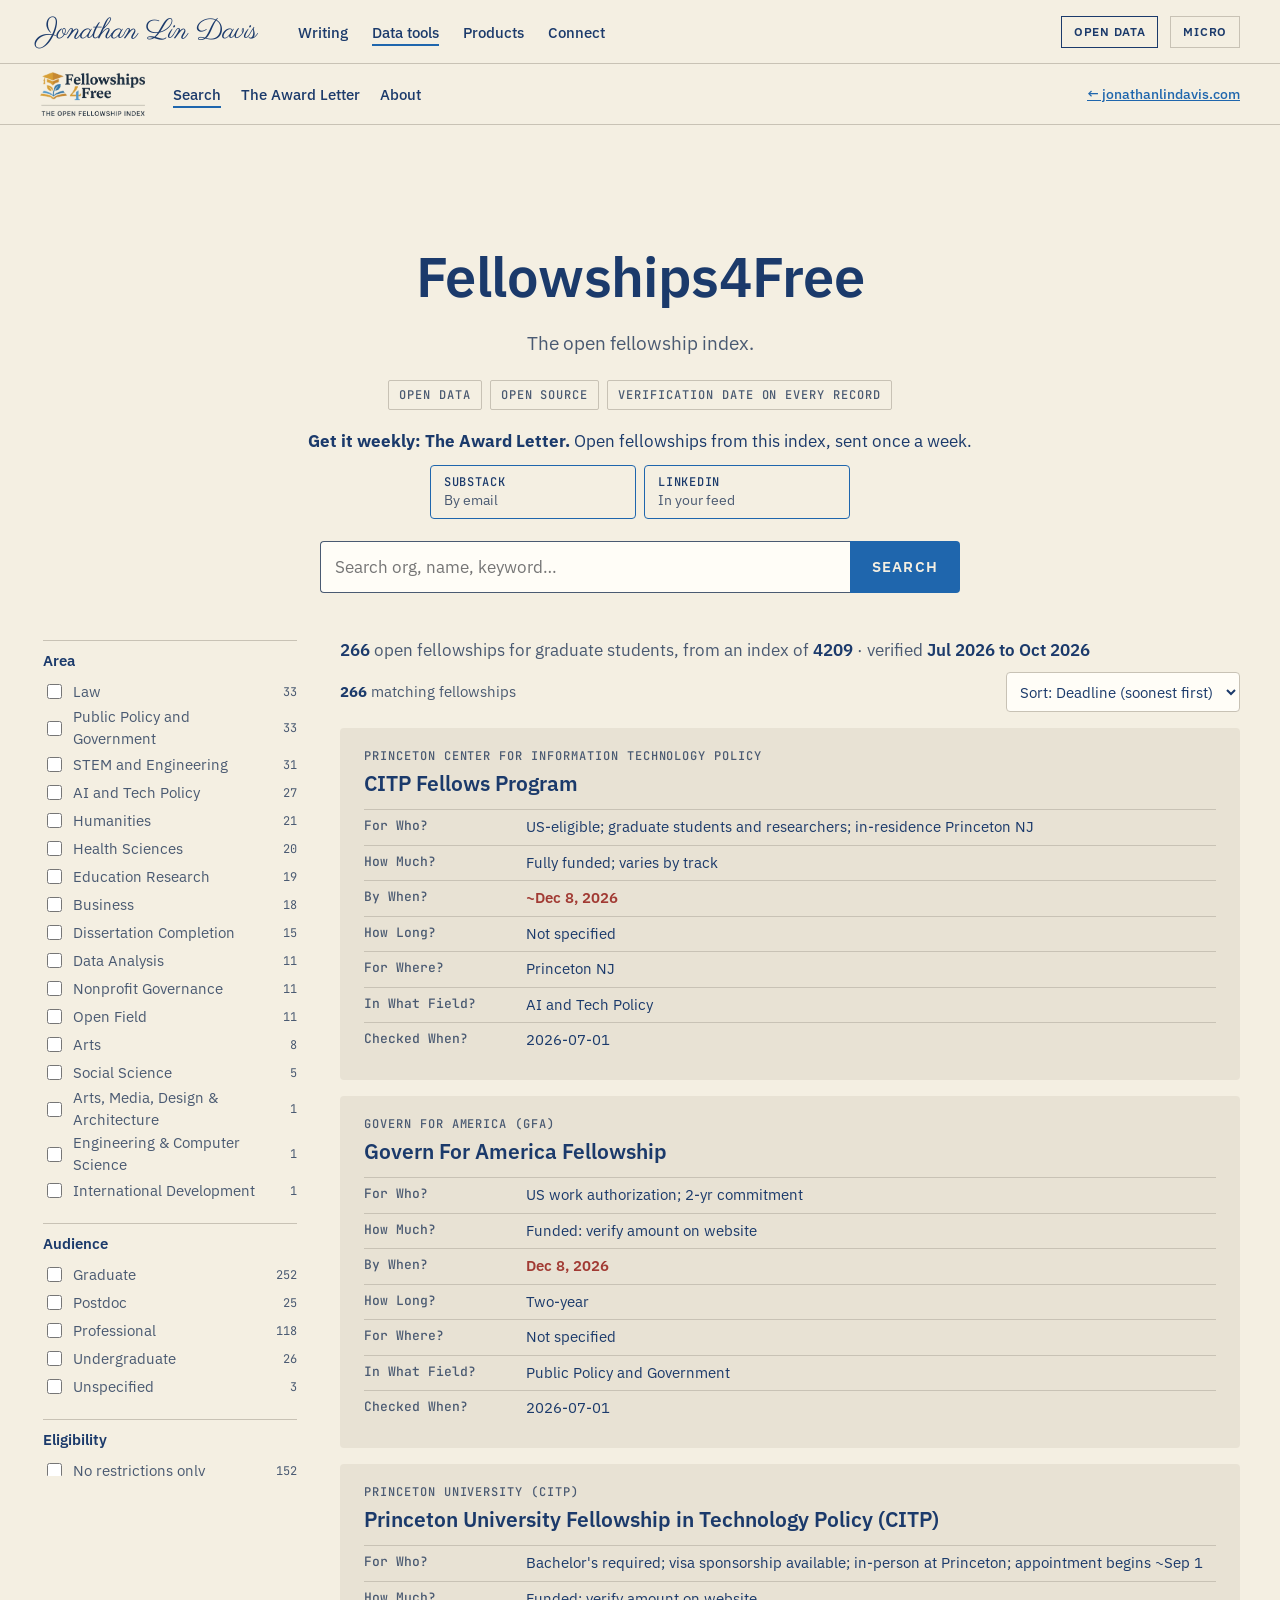
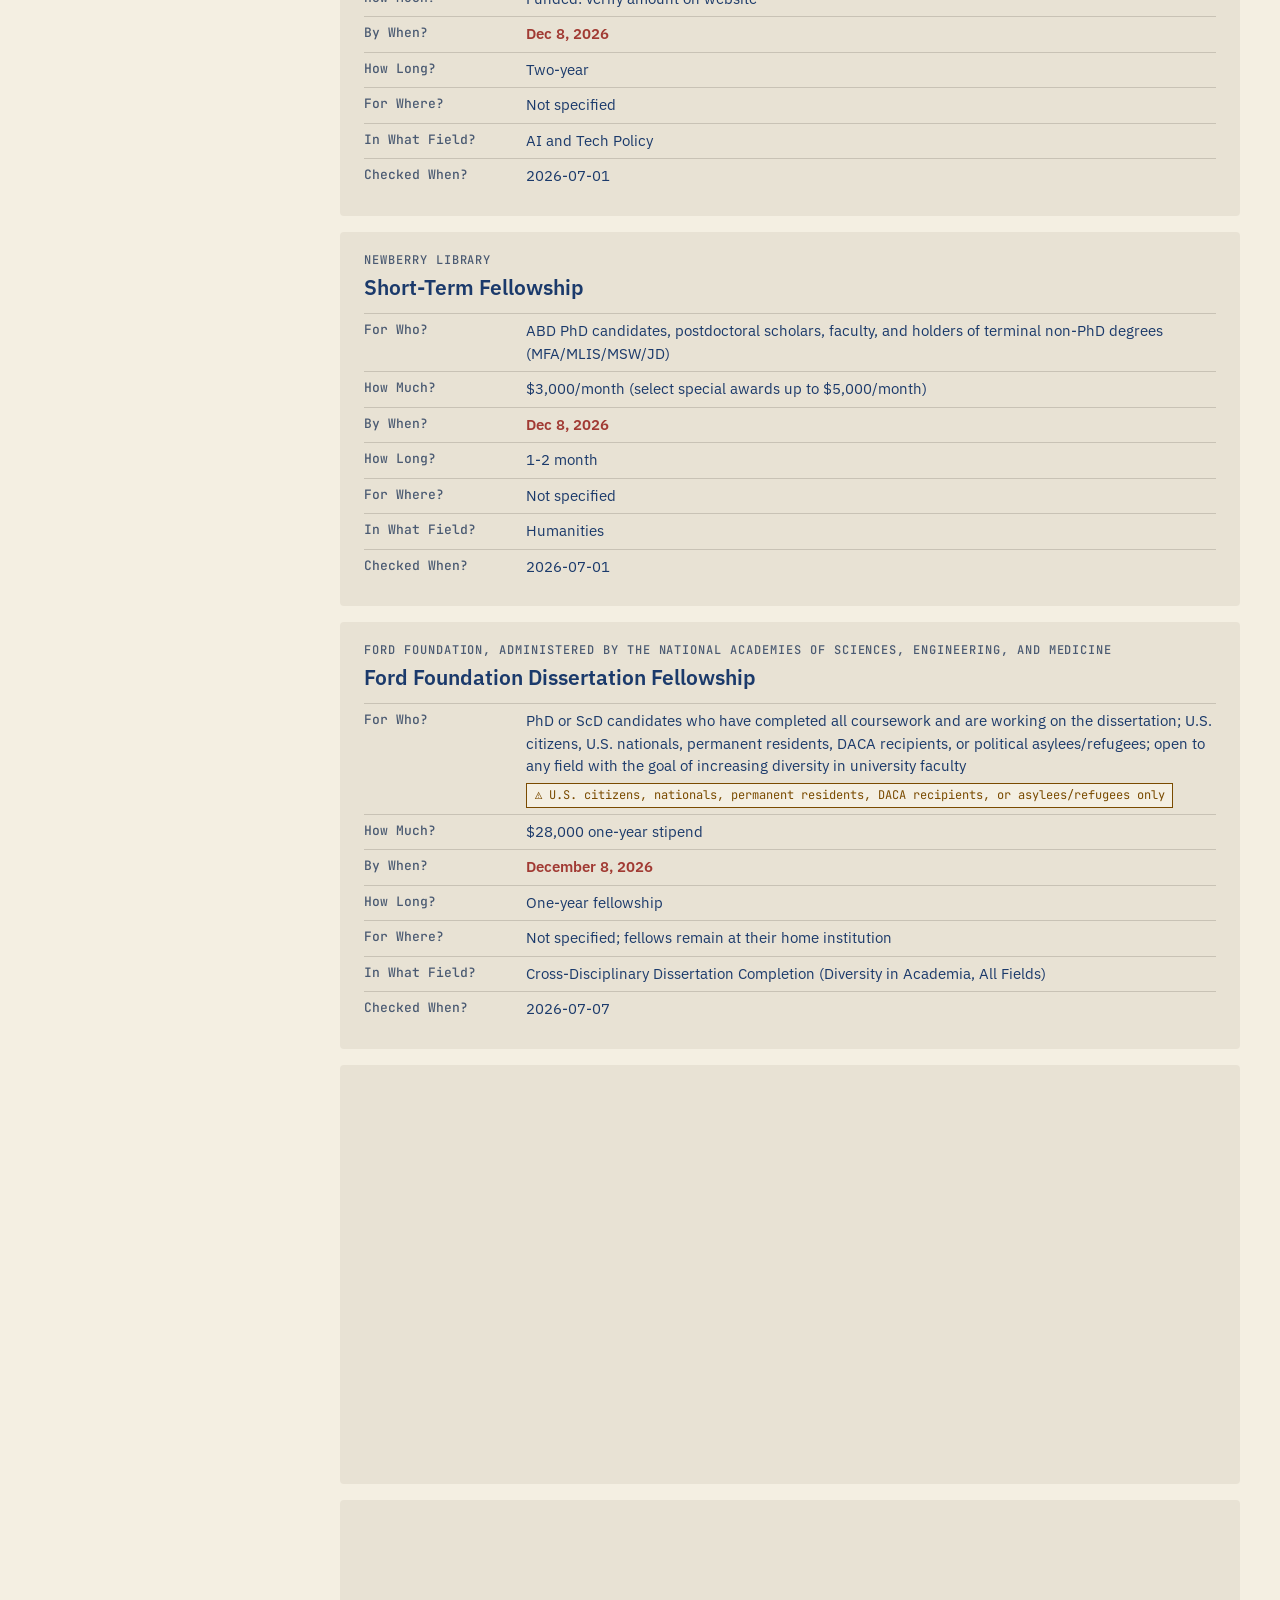
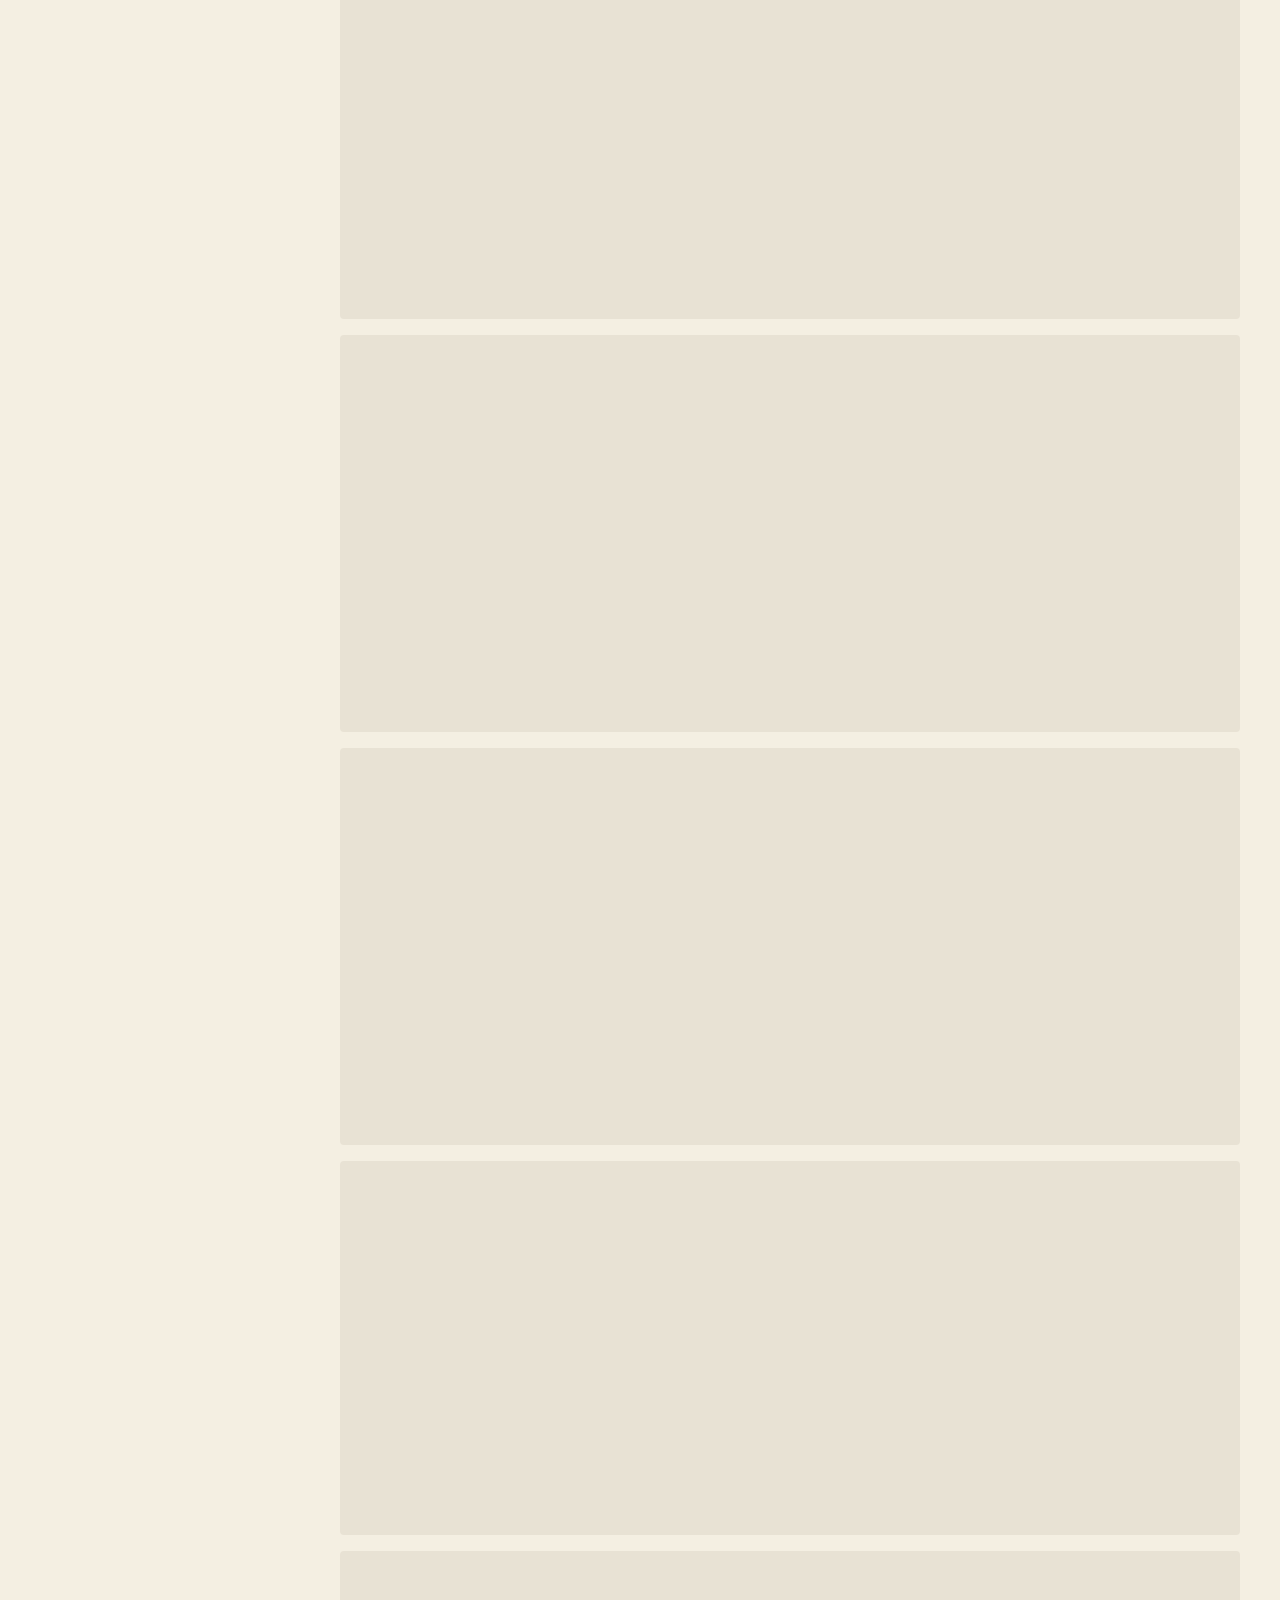
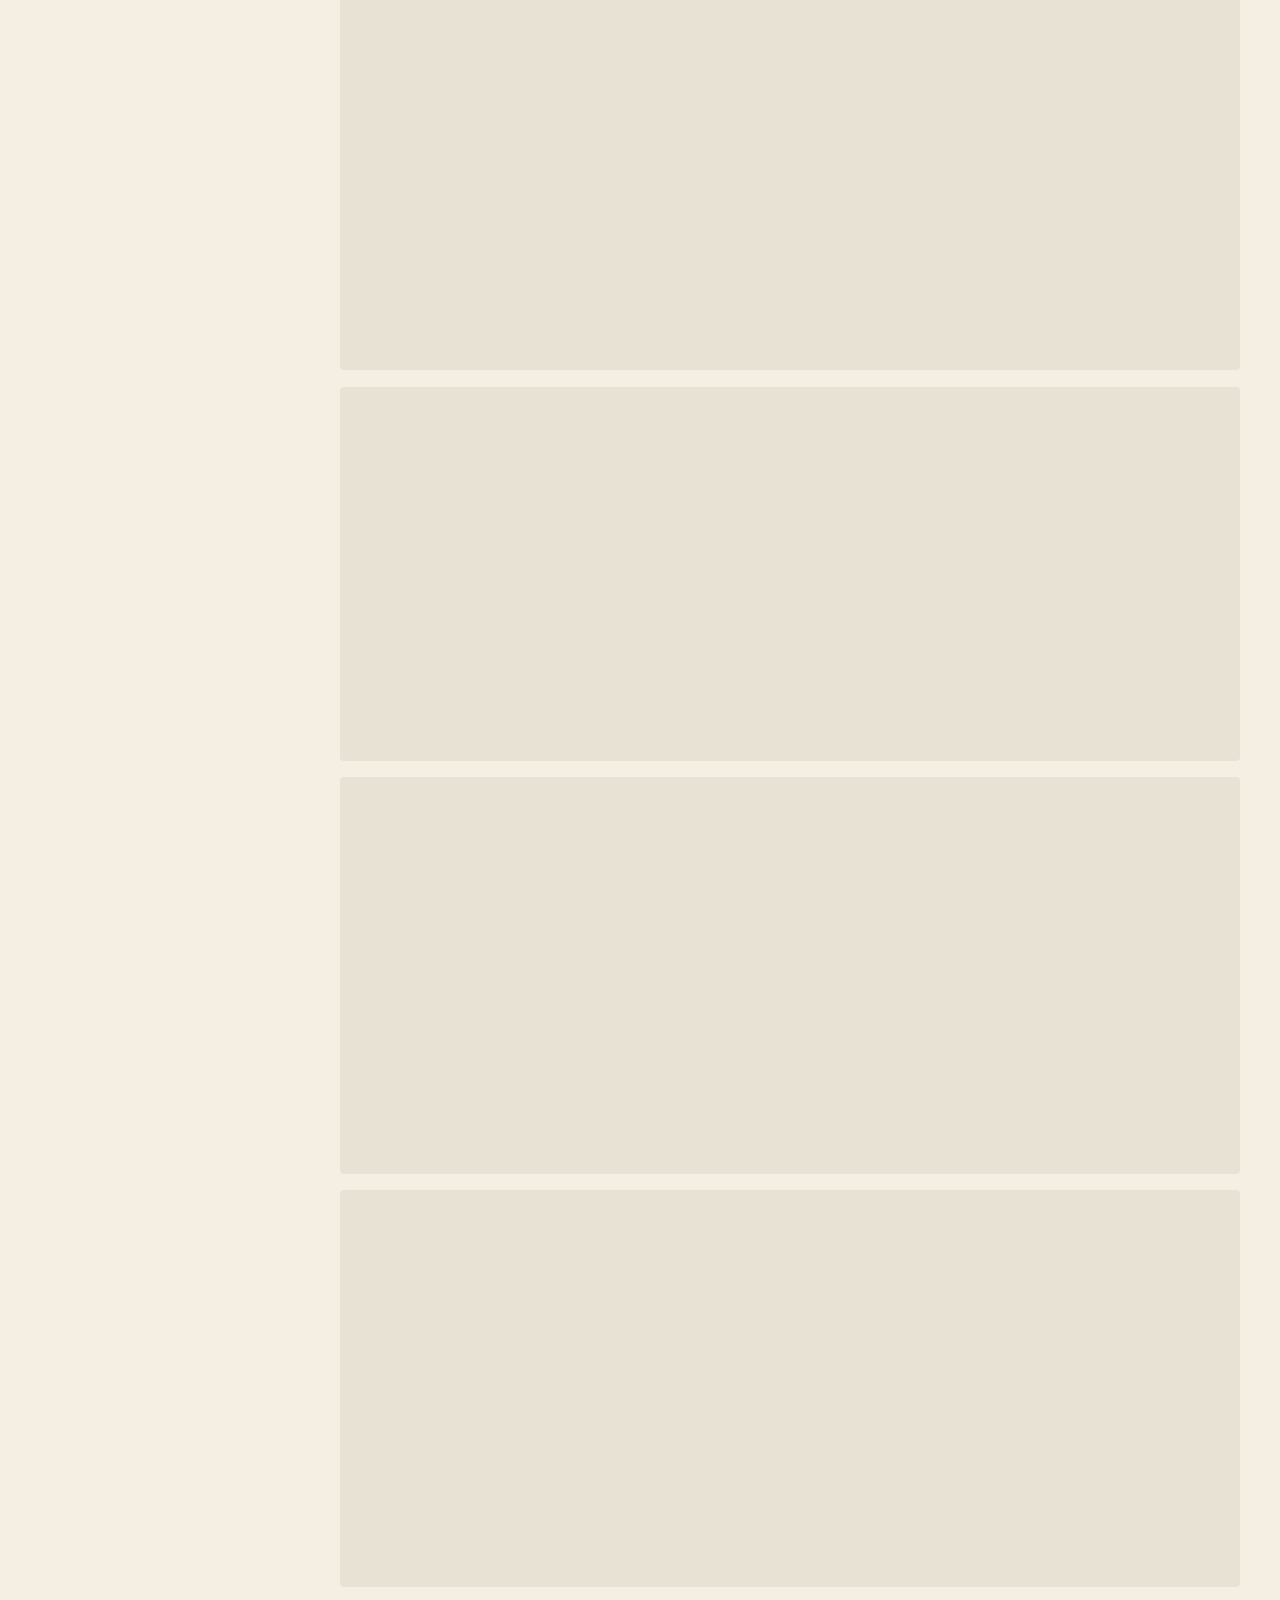
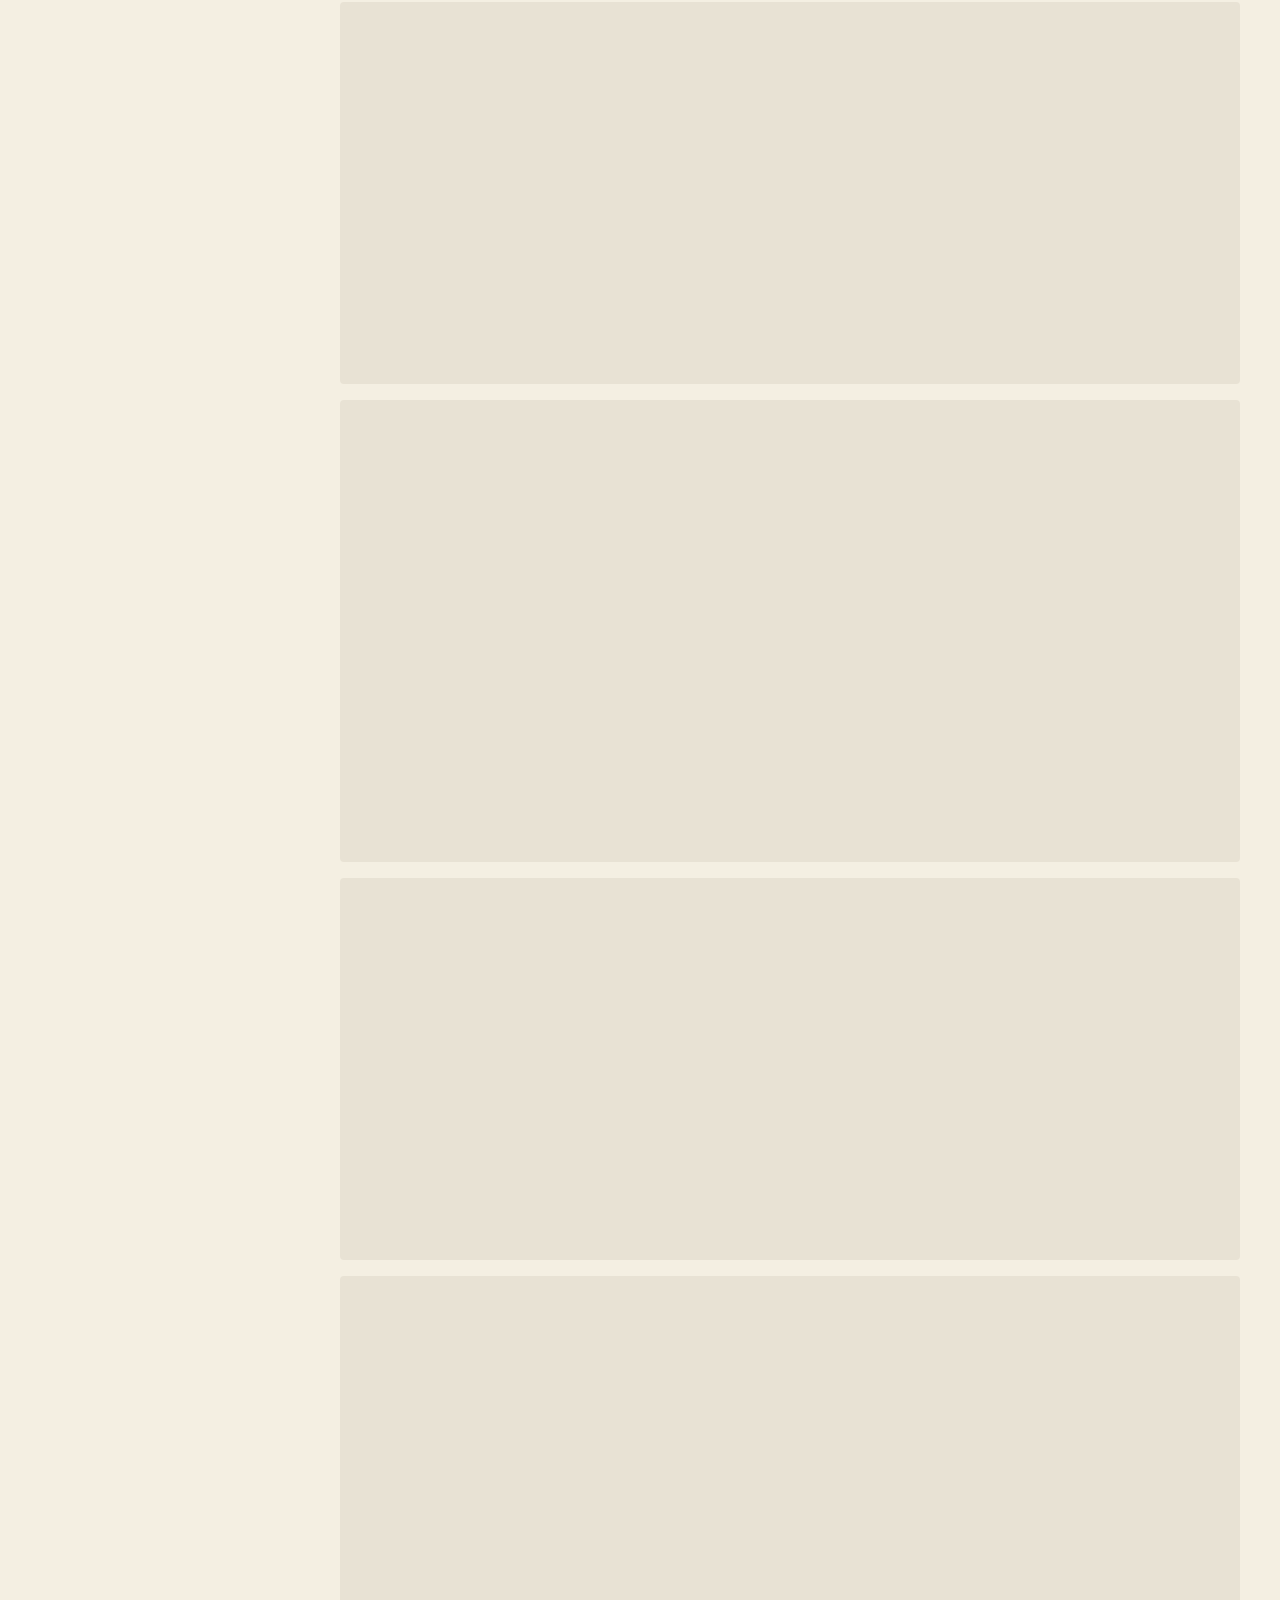
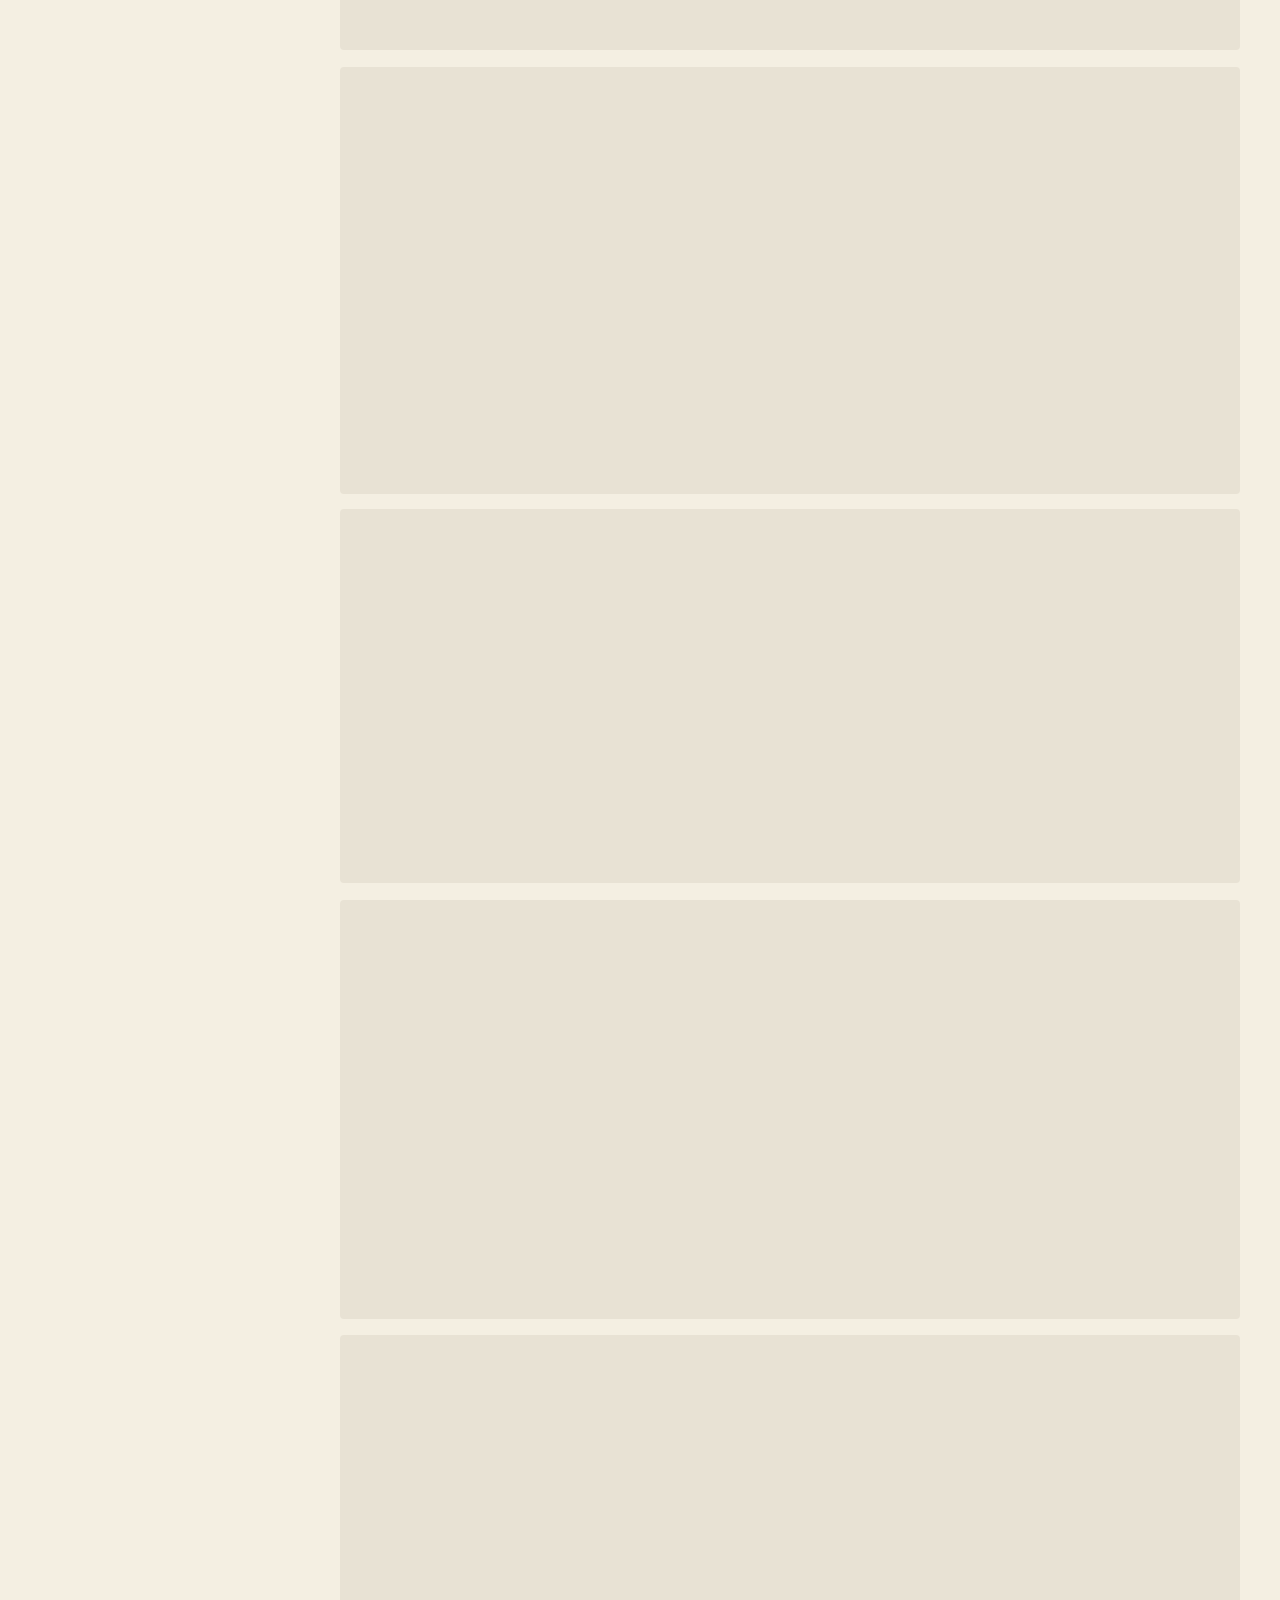
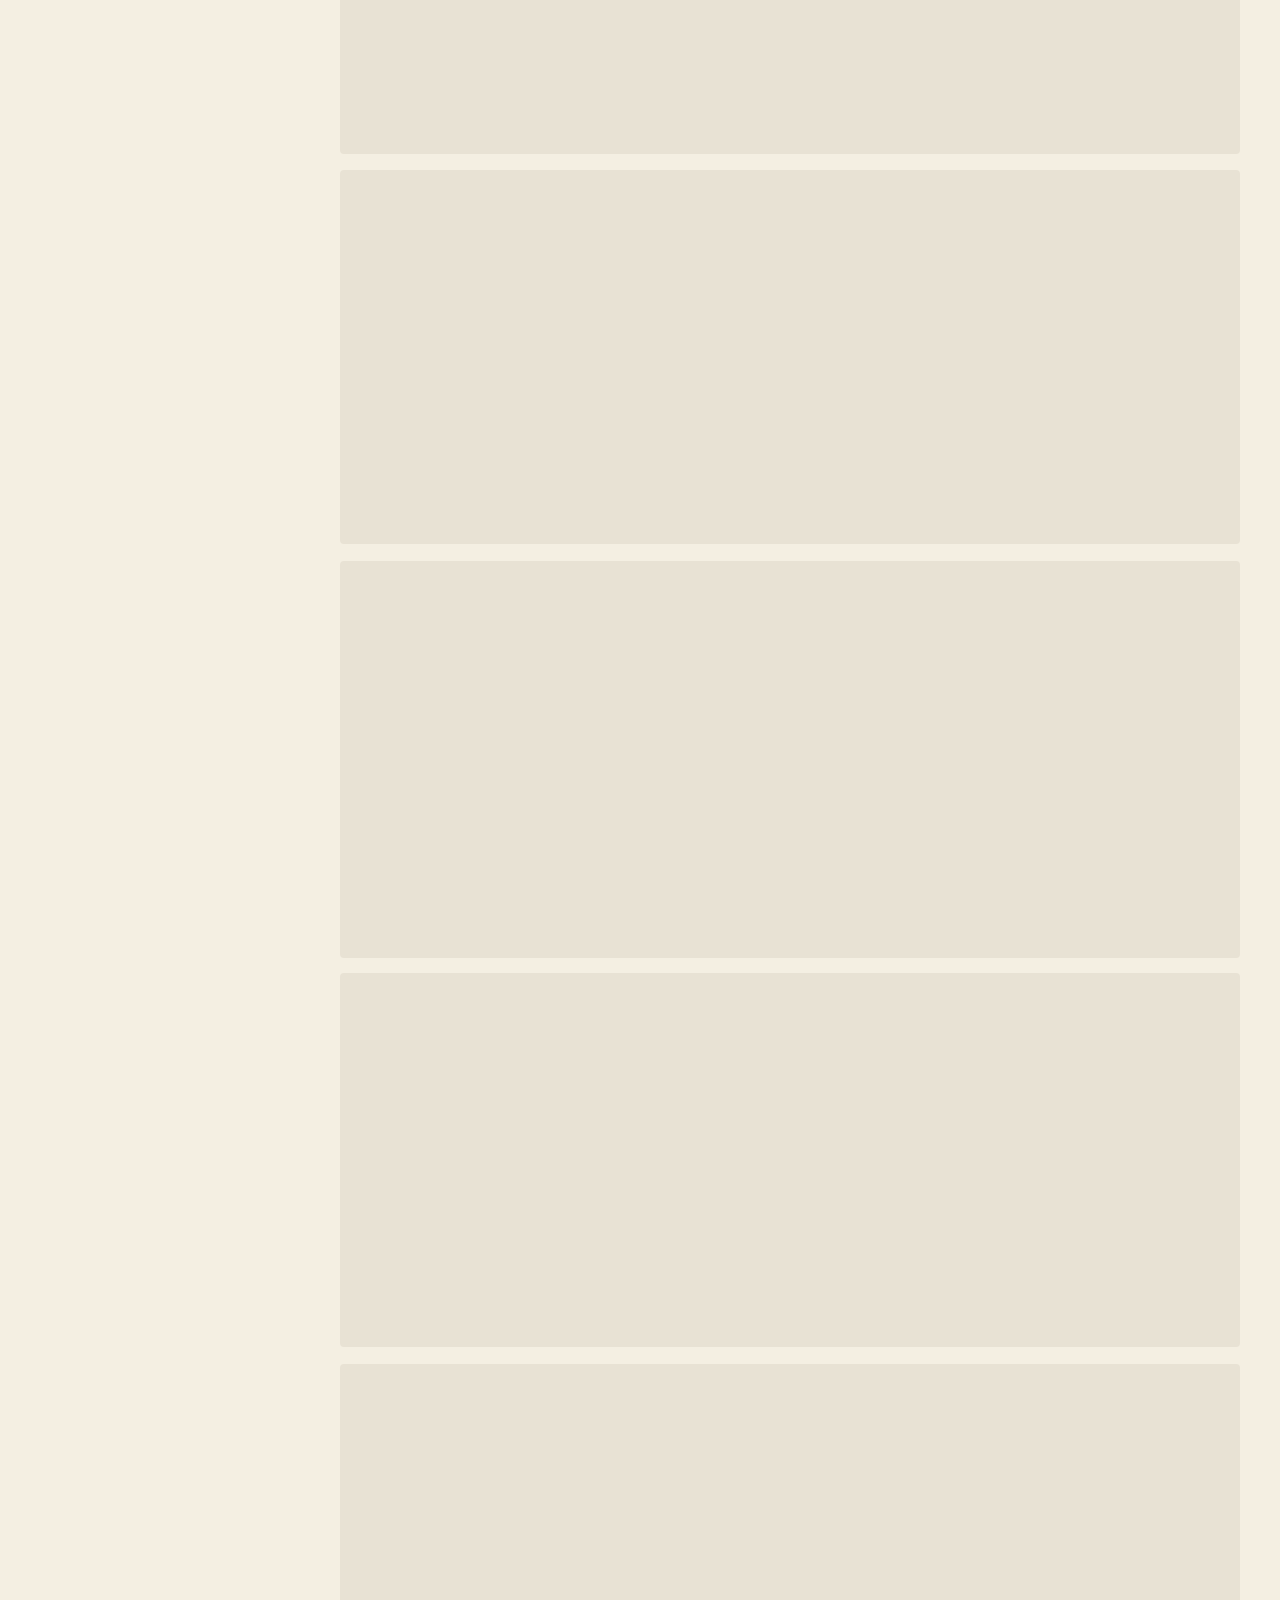
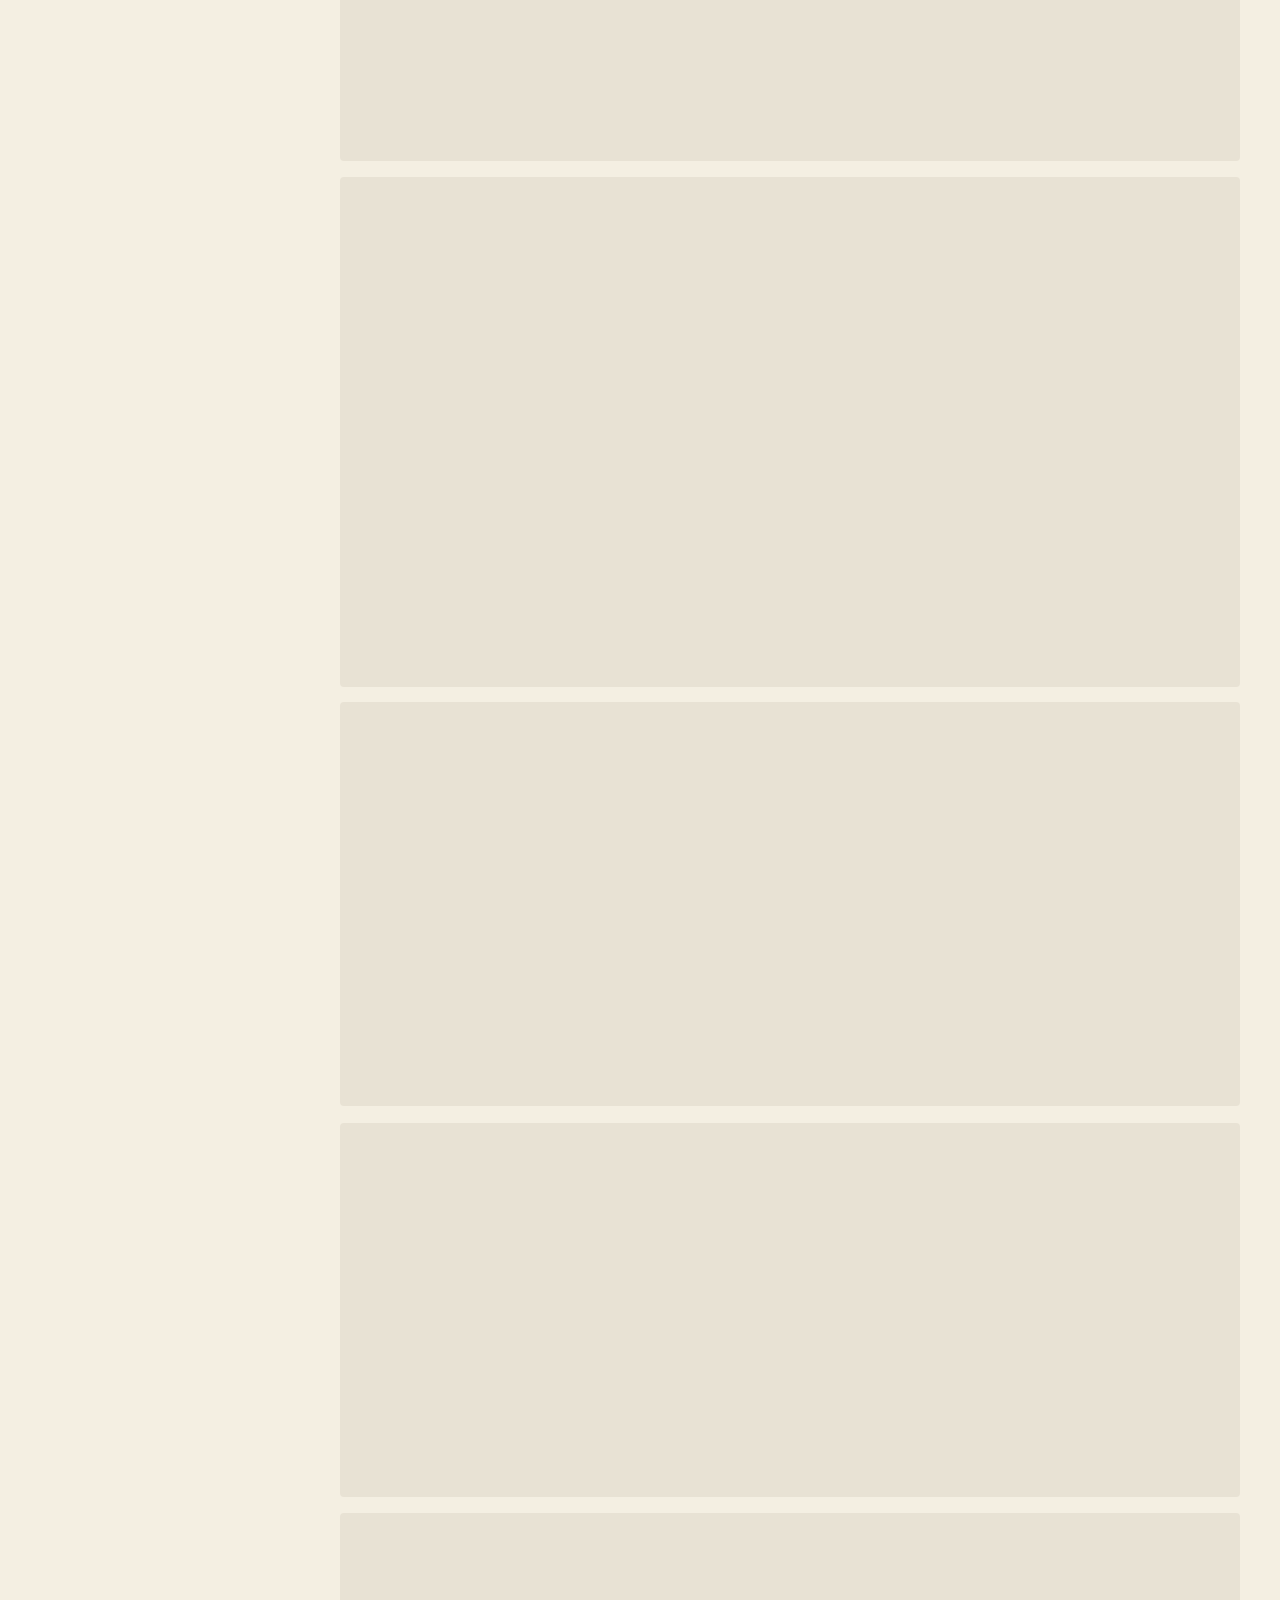
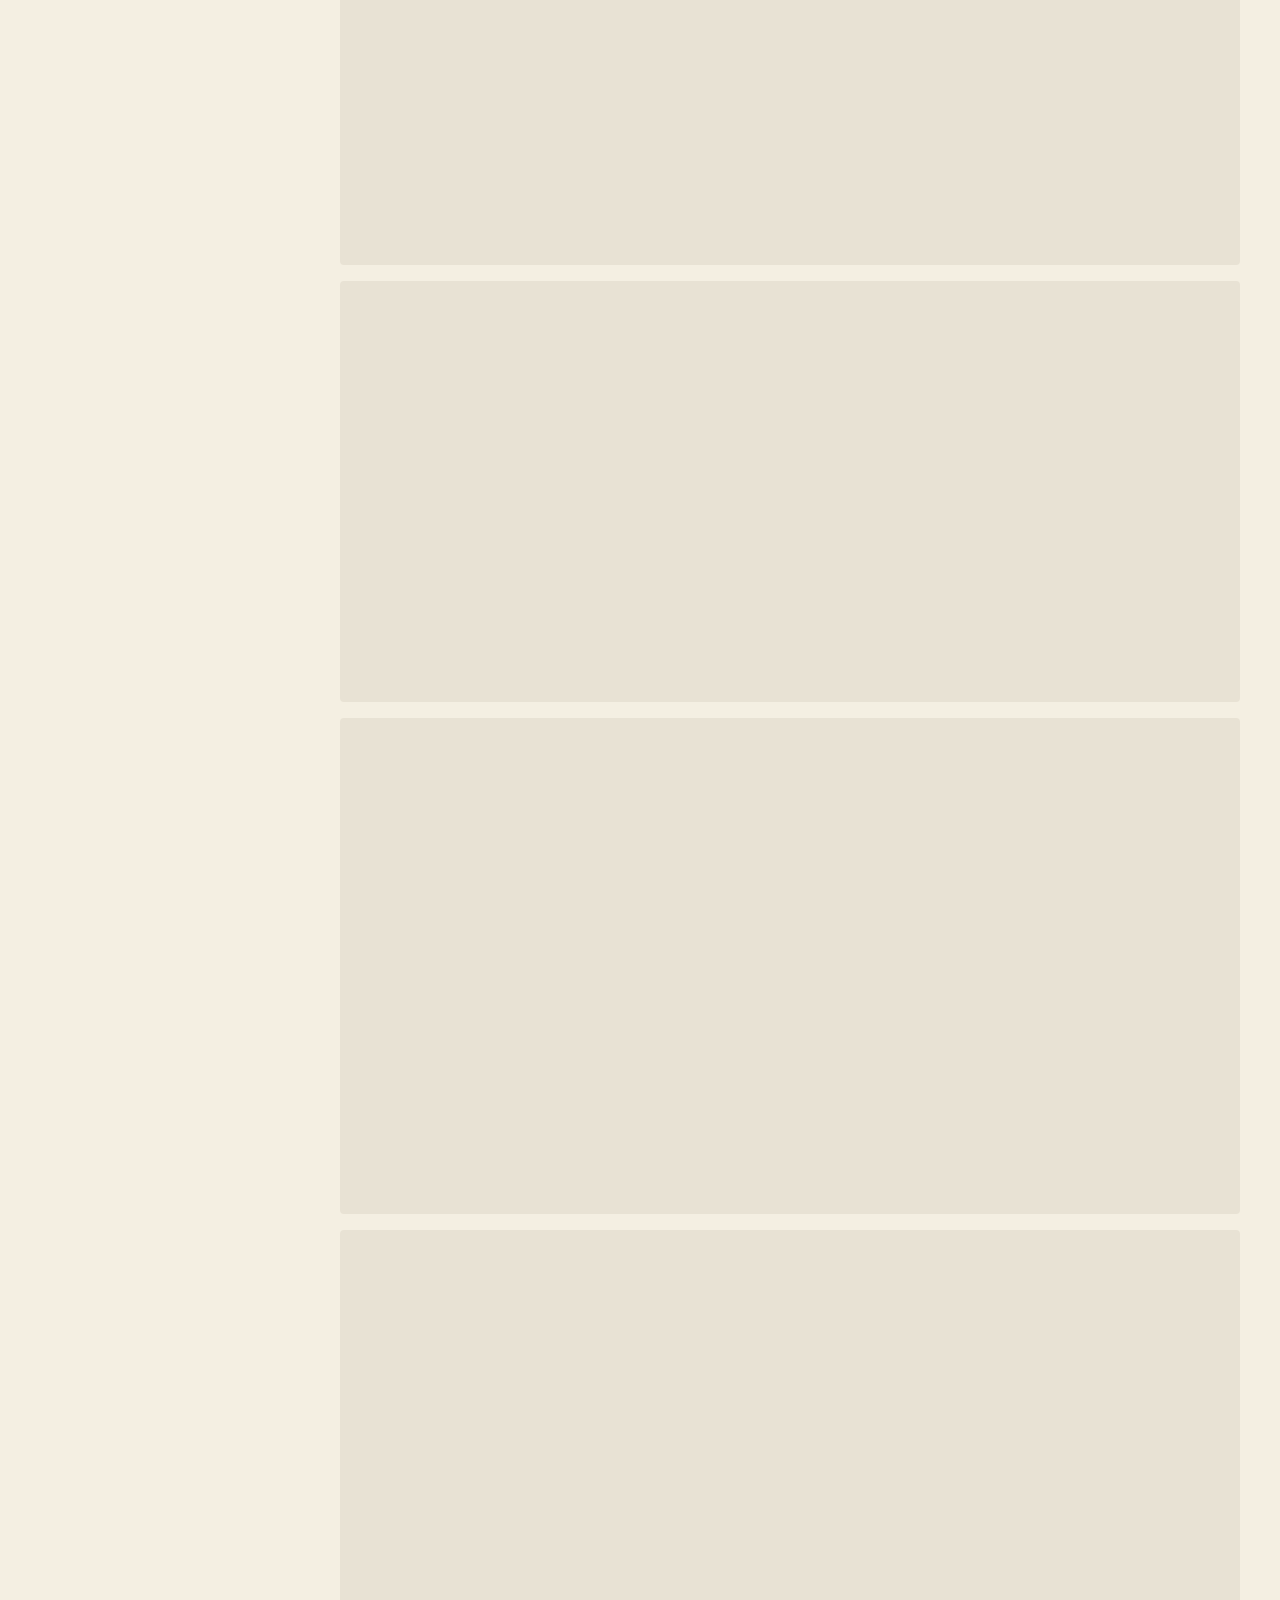
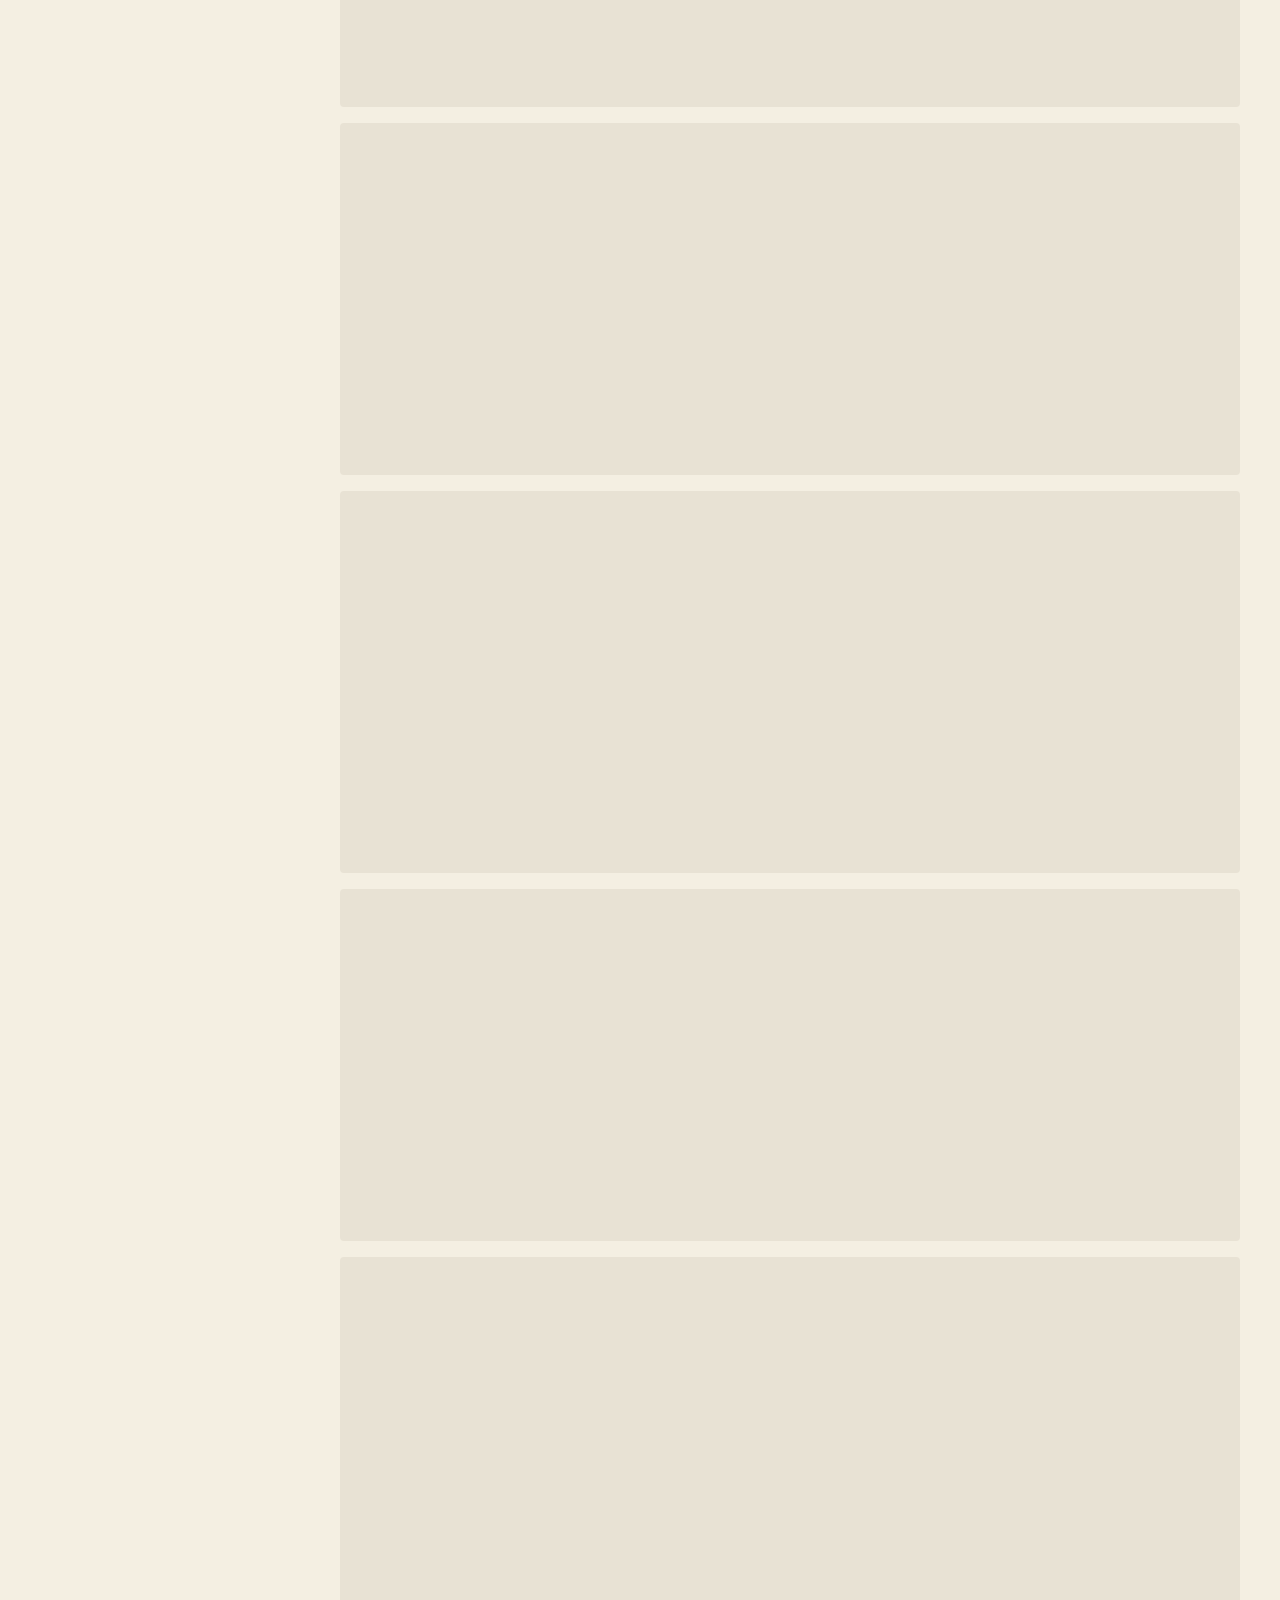
==== commit 28a5a3c0: "L1 (DS28I-180, board REVIEW 6 and 7): F4F 2026 logo in the mast, favicons and OG card, bar switch at" ====
--- a/index.html
+++ b/index.html
@@ -17,21 +17,24 @@
 <meta property="og:title" content="F4F — Jonathan Lin Davis">
 <meta property="og:description" content="Fellowships4Free: a free, open-data index of graduate and early-career fellowships. Because finding money shouldn't cost you money. No login, no paywall.">
 <meta property="og:url" content="https://fellowships4free.com/">
-<meta property="og:image" content="https://jonathanlindavis.com/Assets/og-image.png">
-<meta property="og:image:width" content="2400">
-<meta property="og:image:height" content="1260">
-<meta property="og:image:alt" content="Jonathan Lin Davis: the business of thinking for a living.">
+<meta property="og:image" content="https://fellowships4free.com/assets/f4f-og-card-20261029.png">
+<meta property="og:image:width" content="1200">
+<meta property="og:image:height" content="630">
+<meta property="og:image:alt" content="The Fellowships4Free logo, a graduation cap over an open book, above the line The open fellowship index.">
 <meta property="og:site_name" content="Jonathan Lin Davis">
 
 <meta name="twitter:card" content="summary_large_image">
 <meta name="twitter:title" content="F4F — Jonathan Lin Davis">
 <meta name="twitter:description" content="Fellowships4Free: a free, open-data index of graduate and early-career fellowships. Because finding money shouldn't cost you money. No login, no paywall.">
-<meta name="twitter:image" content="https://jonathanlindavis.com/Assets/og-image.png">
+<meta name="twitter:image" content="https://fellowships4free.com/assets/f4f-og-card-20261029.png">
 
 <meta name="robots" content="index, follow" />
 <link rel="canonical" href="https://fellowships4free.com/">
 <meta name="referrer" content="no-referrer" />
-<link rel="icon" type="image/png" href="assets/f4f-mark.png?v=74ff9a21c5">
+<link rel="icon" type="image/png" sizes="32x32" href="assets/f4f-favicon-20261029-32.png">
+<link rel="icon" type="image/png" sizes="16x16" href="assets/f4f-favicon-20261029-16.png">
+<link rel="icon" href="assets/f4f-favicon-20261029.ico" sizes="any">
+<link rel="apple-touch-icon" href="assets/f4f-favicon-20261029-180.png">
 <link rel="preconnect" href="https://fonts.googleapis.com">
 <link rel="preconnect" href="https://fonts.gstatic.com" crossorigin>
 <link href="https://fonts.googleapis.com/css2?family=IBM+Plex+Sans:ital,wght@0,400;0,500;0,600;1,600&family=JetBrains+Mono:wght@400;500&family=Parisienne&display=swap" rel="stylesheet">
@@ -70,7 +73,8 @@
 /* F4F section bar */
 .mast{border-bottom:1px solid var(--rule);background:var(--paper);position:sticky;top:0;z-index:40}
 .mast-row{display:flex;align-items:center;min-height:60px;gap:18px}
-.gw{font:600 22px/1 var(--sans);letter-spacing:.06em;color:var(--ink);text-decoration:none}
+.gw{font:600 22px/1 var(--sans);letter-spacing:.06em;color:var(--ink);text-decoration:none;display:block}
+.gw img{display:block;width:105px;height:44px}
 .mnav{display:flex;flex-wrap:wrap;align-items:center}
 .mnav a{font:500 15px/1 var(--sans);color:var(--ink);text-decoration:none;min-height:44px;display:inline-flex;align-items:center;padding:0 10px}
 .mnav a[aria-current]{text-decoration:underline;text-decoration-color:var(--accent);text-decoration-thickness:2px;text-underline-offset:6px}
@@ -176,7 +180,7 @@
 .foot-links{display:flex;justify-content:center;flex-wrap:wrap;gap:20px}
 
 /* Phone (390 board): bars collapse to a wordmark and a menu button, one column, 20px gutters */
-@media(max-width:820px){
+@media(max-width:823px){
   .wrap{padding:0 20px}
   .bar{height:auto;min-height:64px}
   .bar .wrap{height:auto;min-height:64px;gap:10px;flex-wrap:wrap}
@@ -188,6 +192,7 @@
   .bar.open .tools{display:flex;margin:0;width:100%}
   .mast-row{min-height:56px;gap:10px;flex-wrap:wrap}
   .gw{margin-right:auto}
+  .gw img{width:95px;height:40px}
   .mnav,.mast-row .mast-home{display:none}
   .mast.open .mast-row{padding-bottom:8px}
   .mast.open .mnav{display:flex;flex-direction:column;align-items:flex-start;width:100%}
@@ -232,7 +237,7 @@
 <main id="main">
 <header class="mast" id="mast">
   <div class="wrap mast-row">
-    <a class="gw" href="#/" aria-current="page">F4F</a>
+    <a class="gw" href="#/" aria-current="page"><img src="assets/f4f-lockup-20261029.png" alt="Fellowships4Free" width="105" height="44"></a>
     <nav class="mnav" id="f4f-nav" aria-label="F4F">
       <a href="#/" id="mnav-search" aria-current="page">Search</a>
       <a href="https://theawardletter.substack.com/" target="_blank" rel="noopener">The Award Letter<span class="f4f-vh"> (opens in a new tab)</span></a>
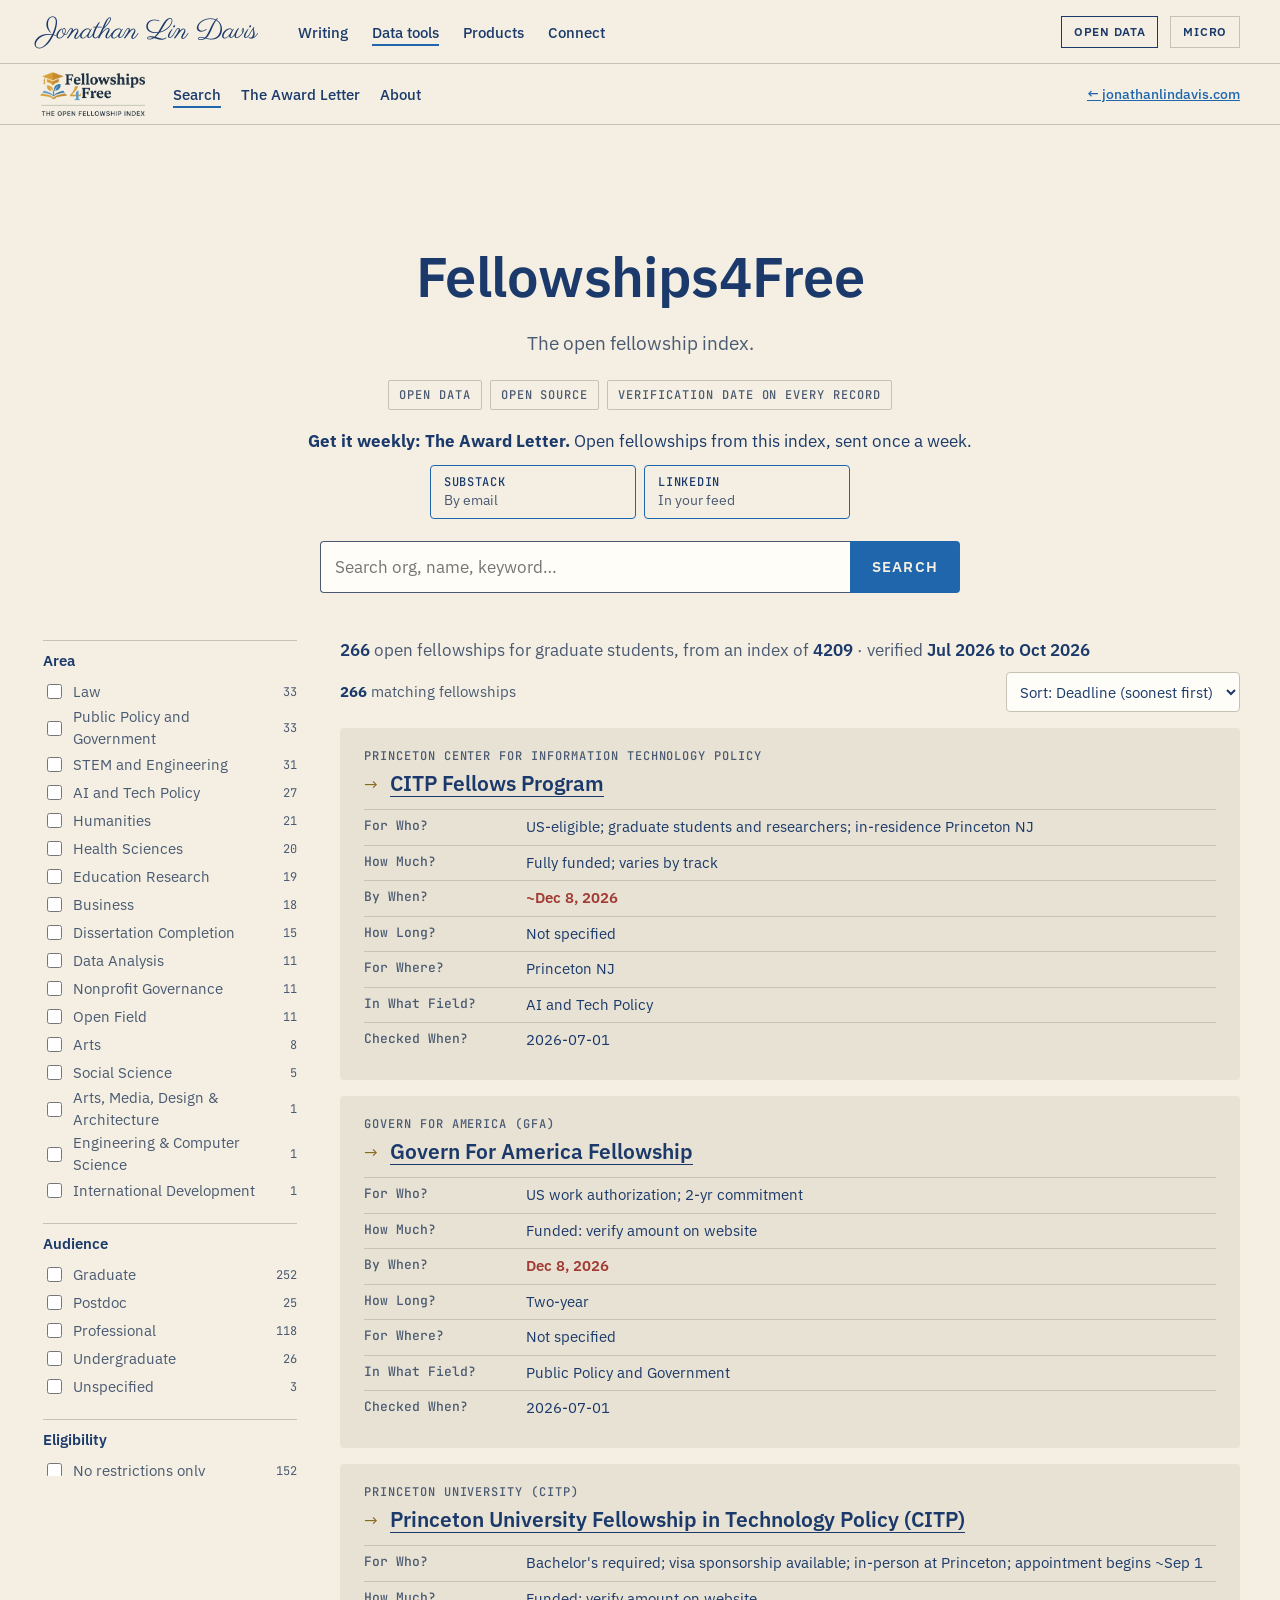
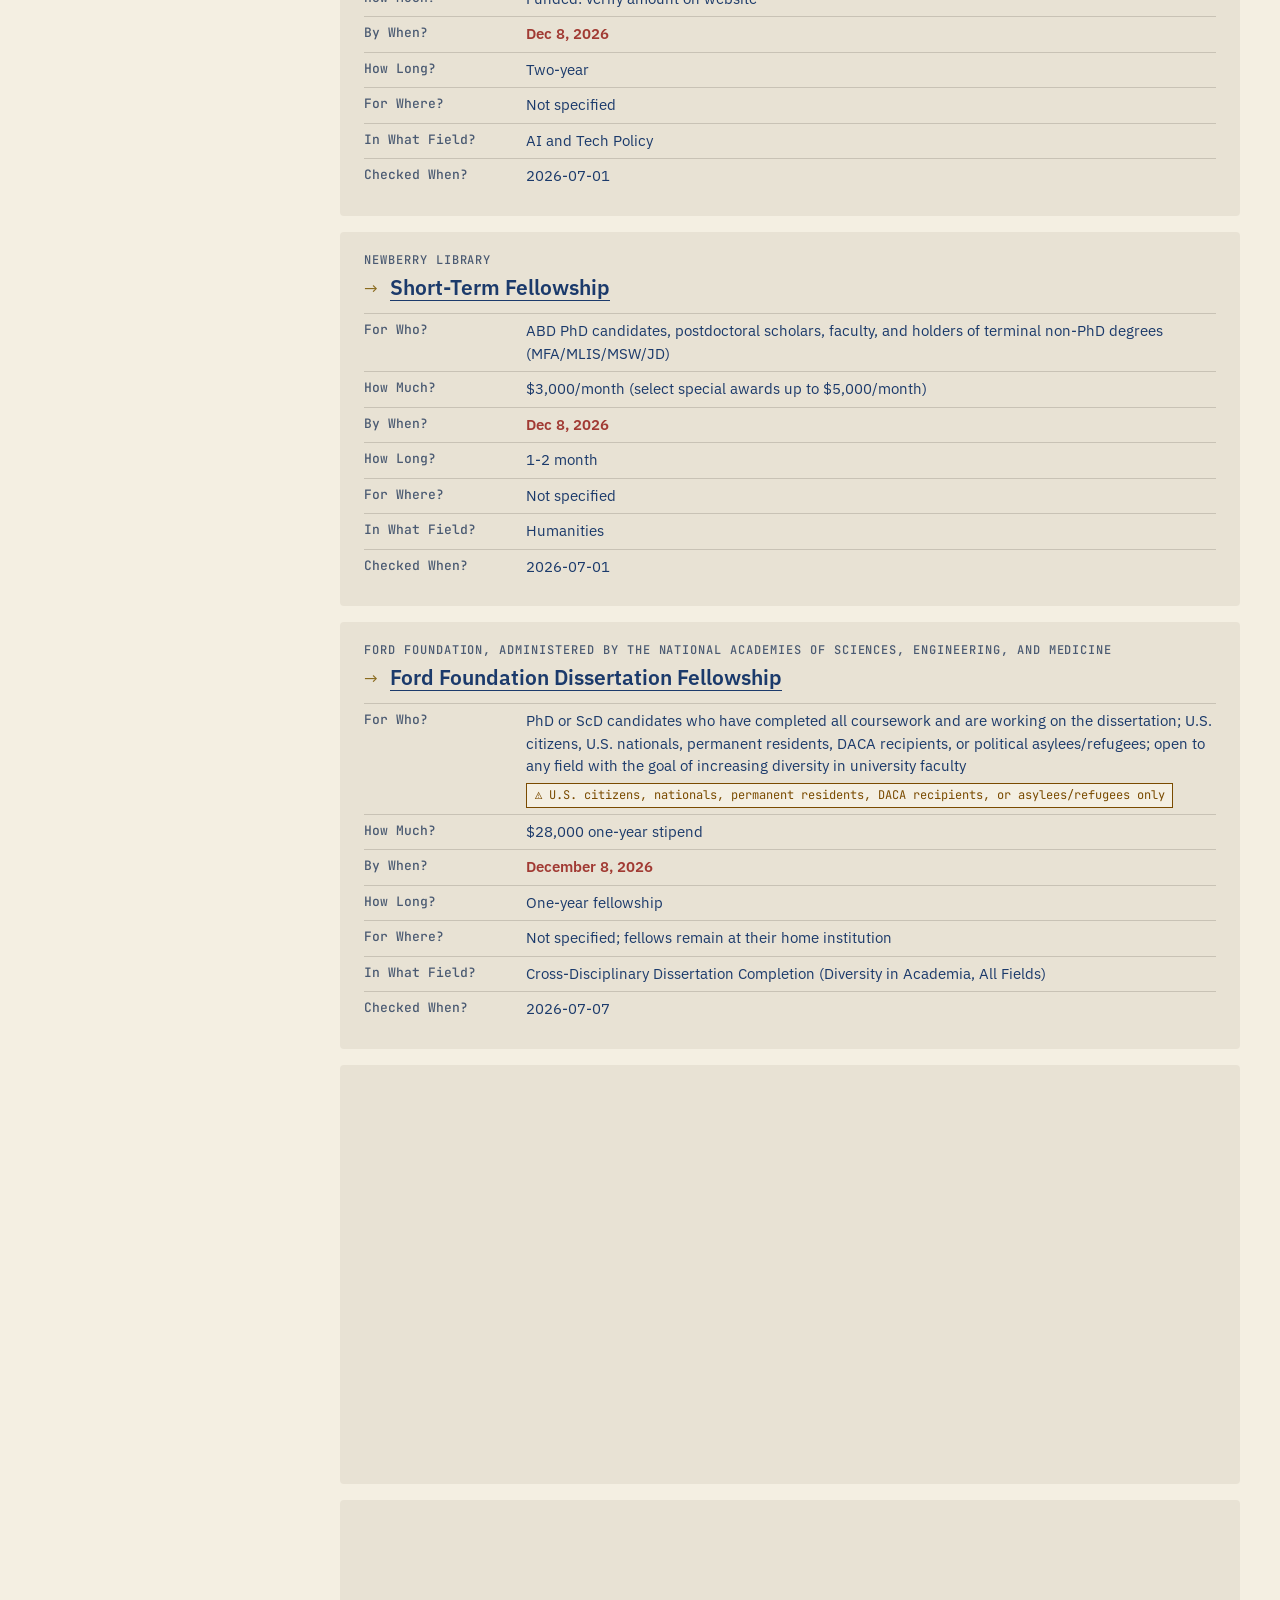
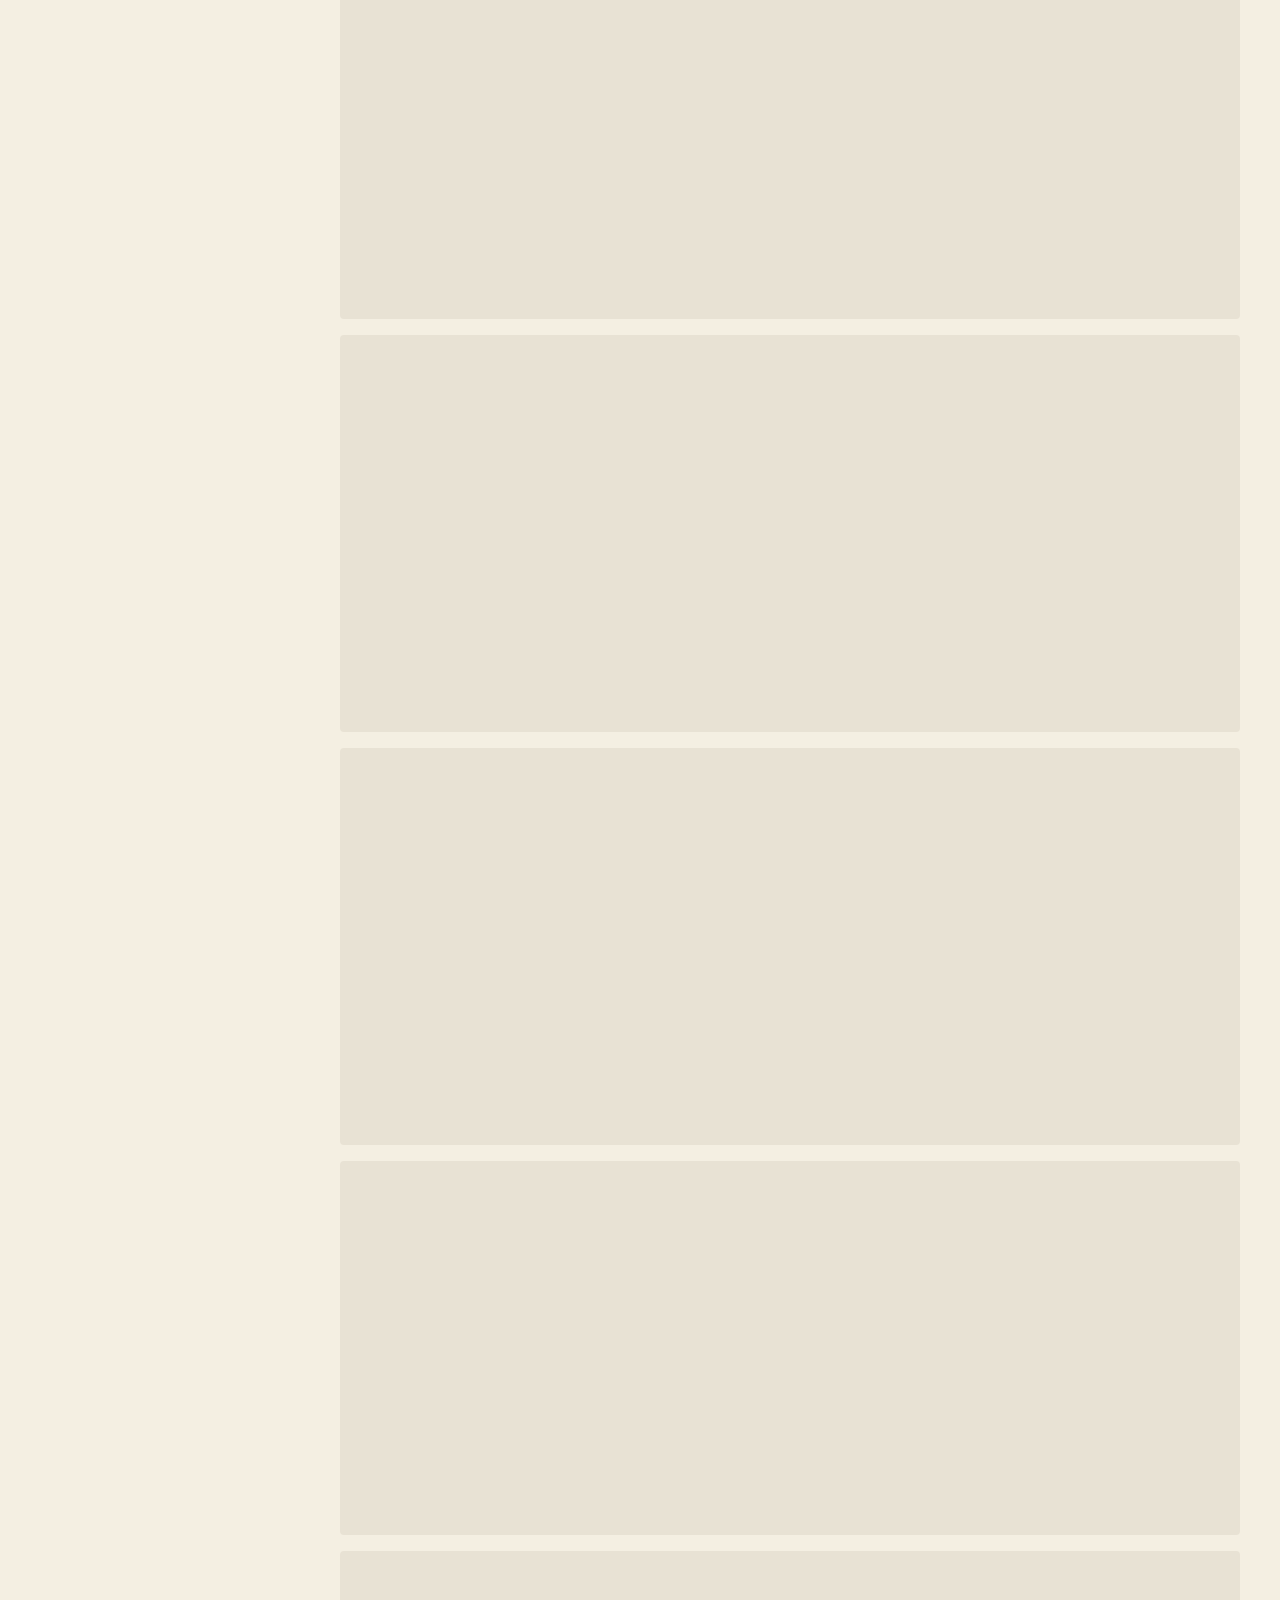
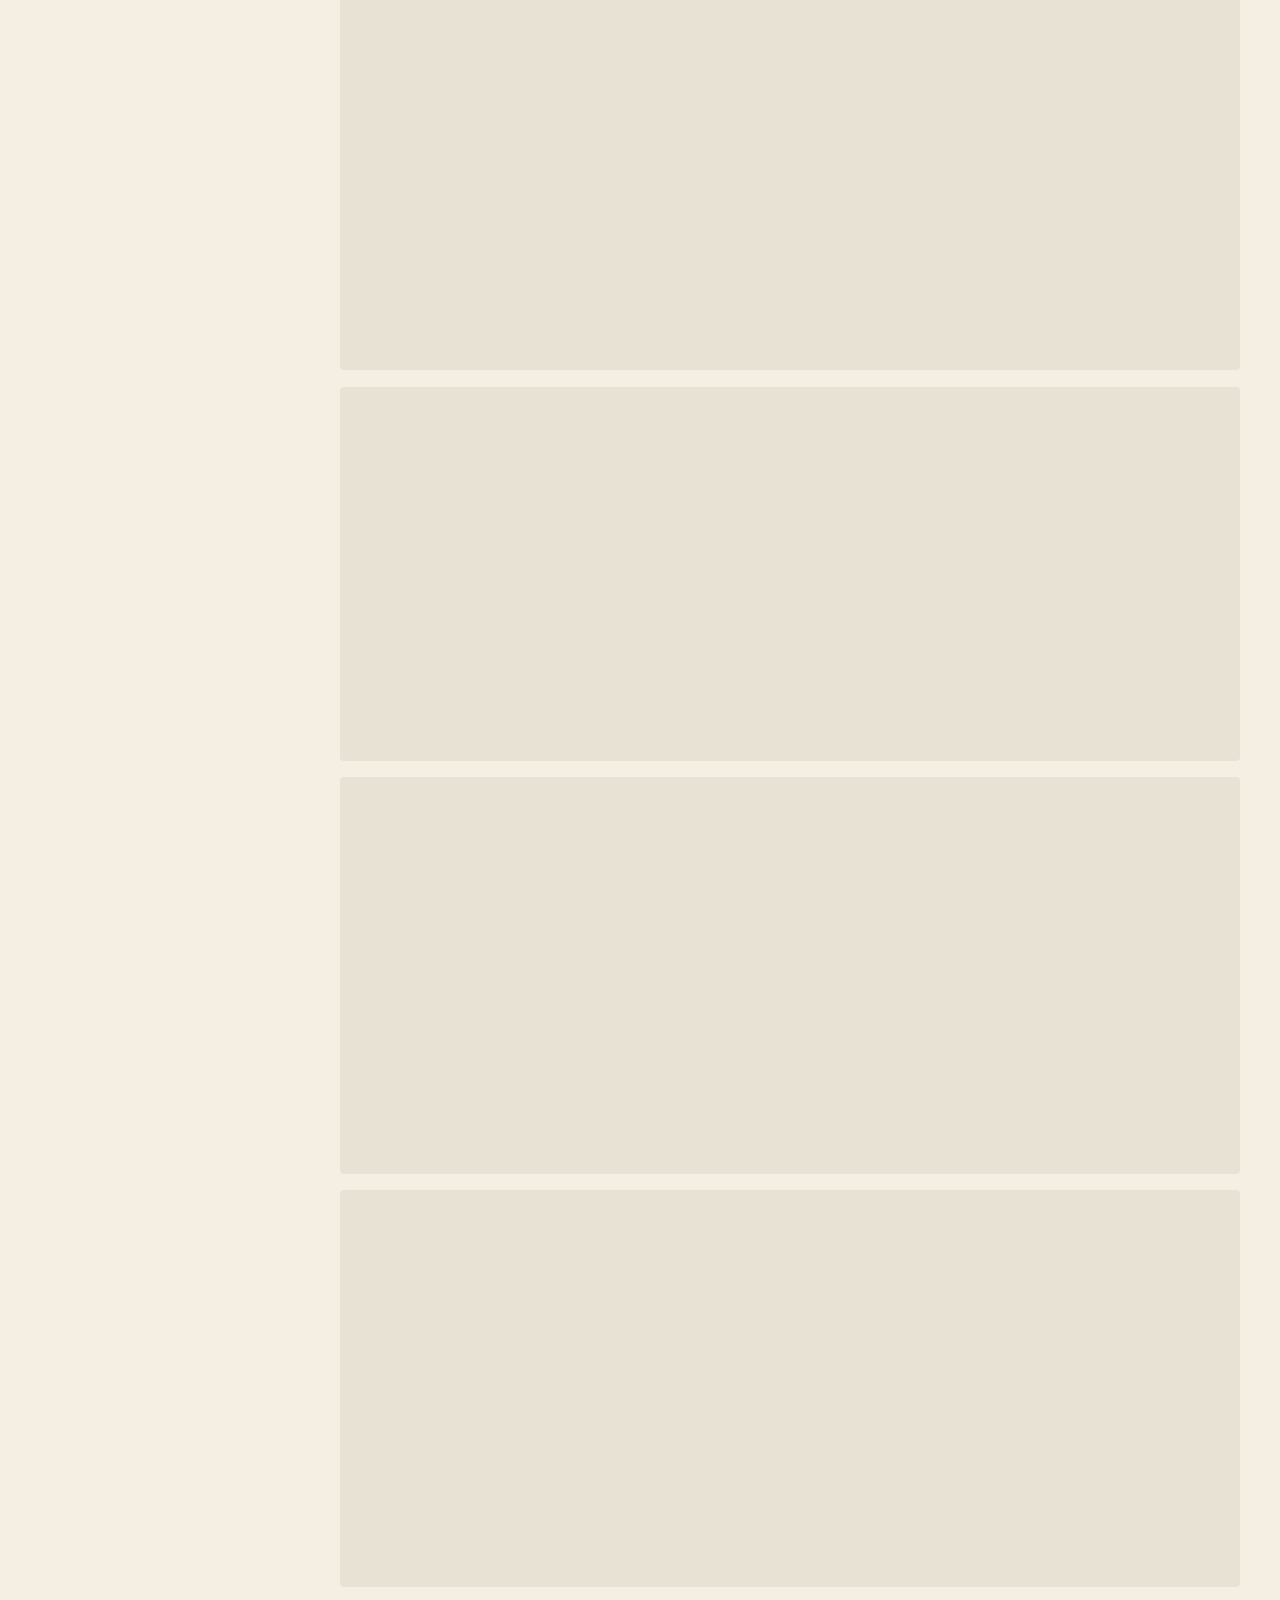
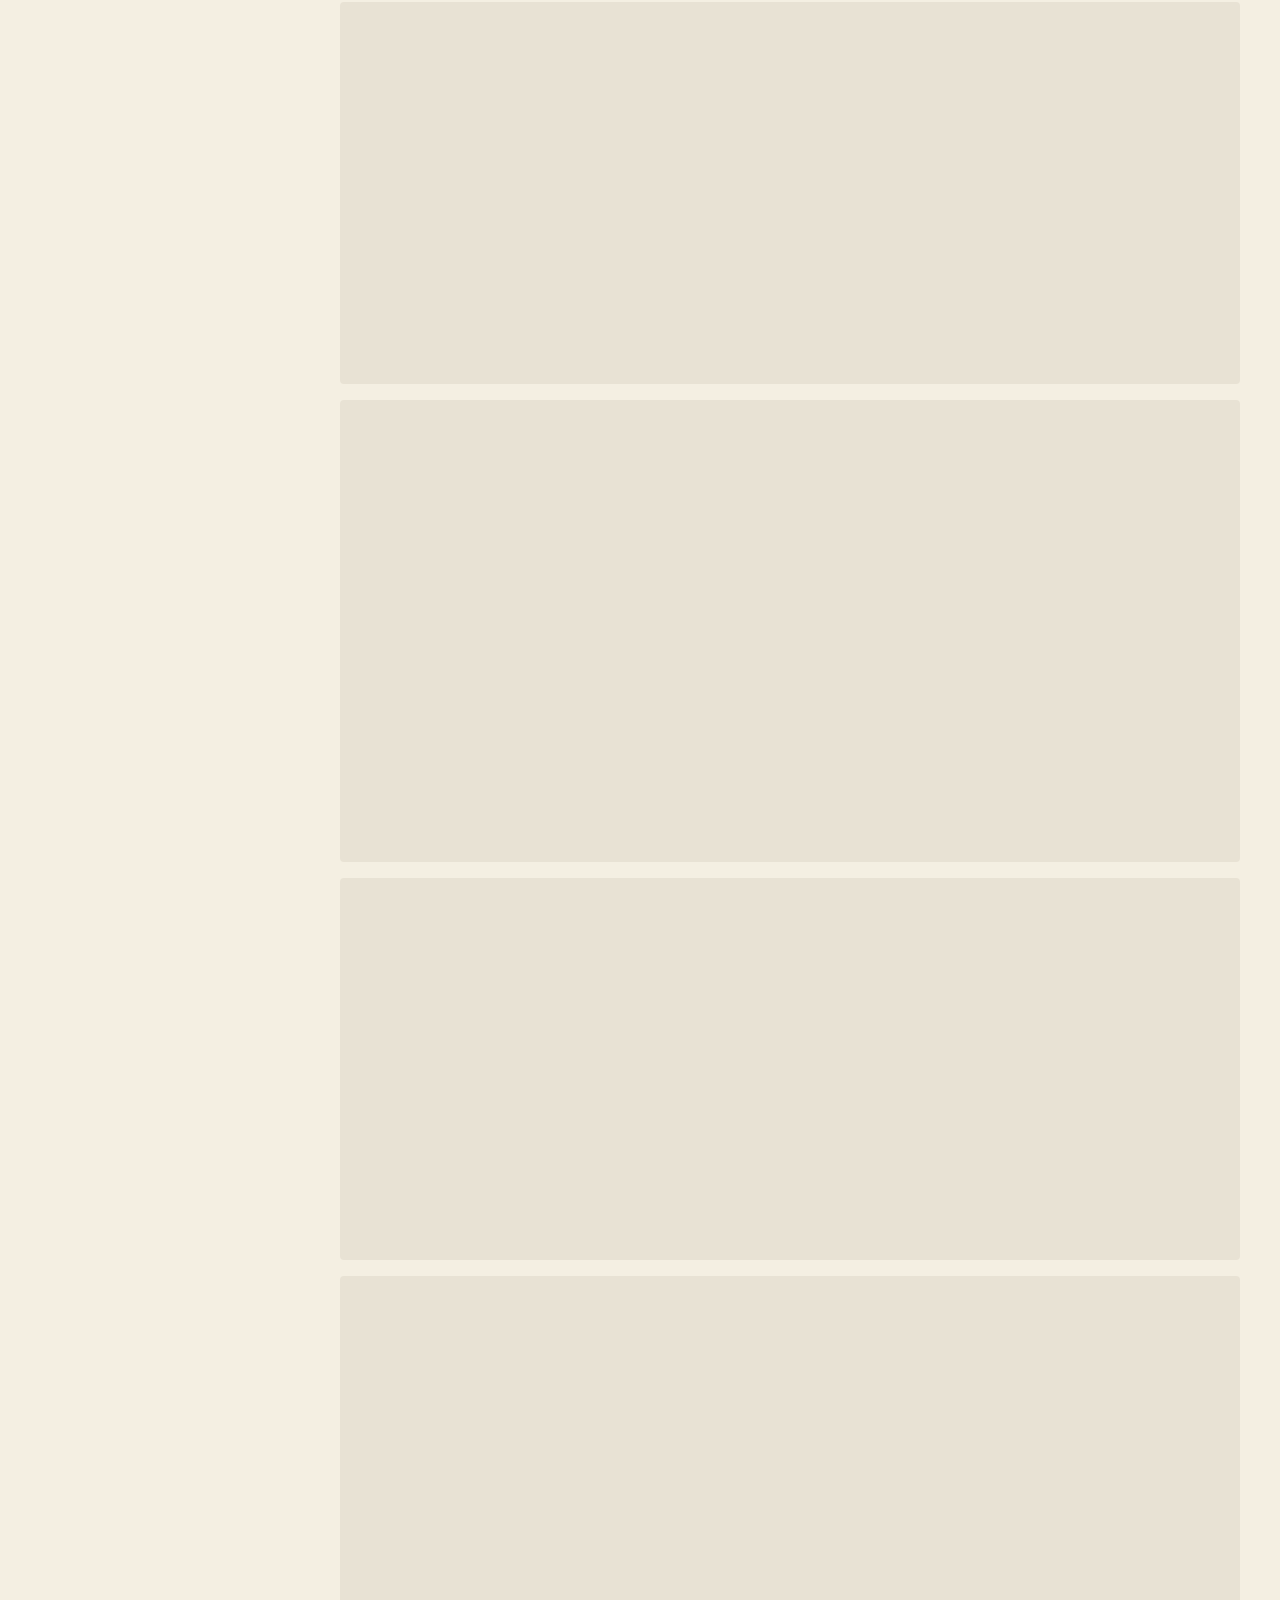
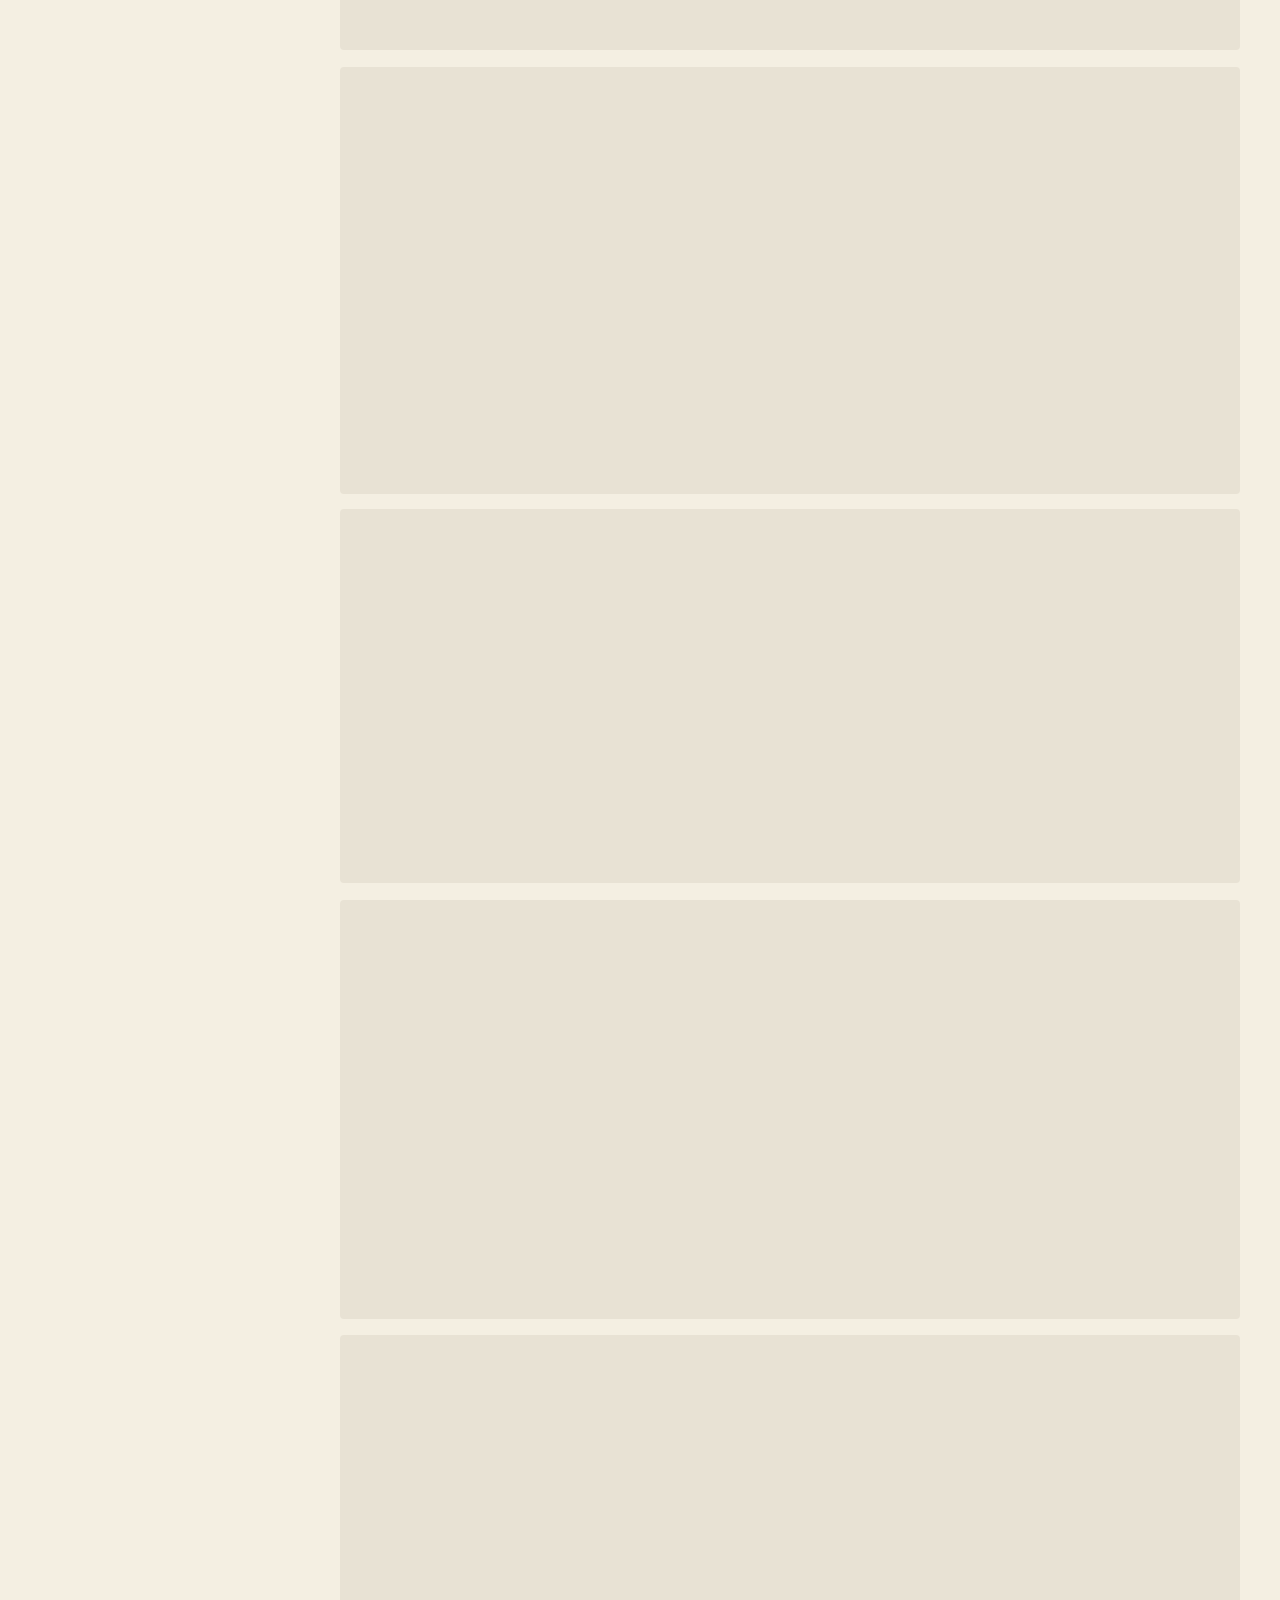
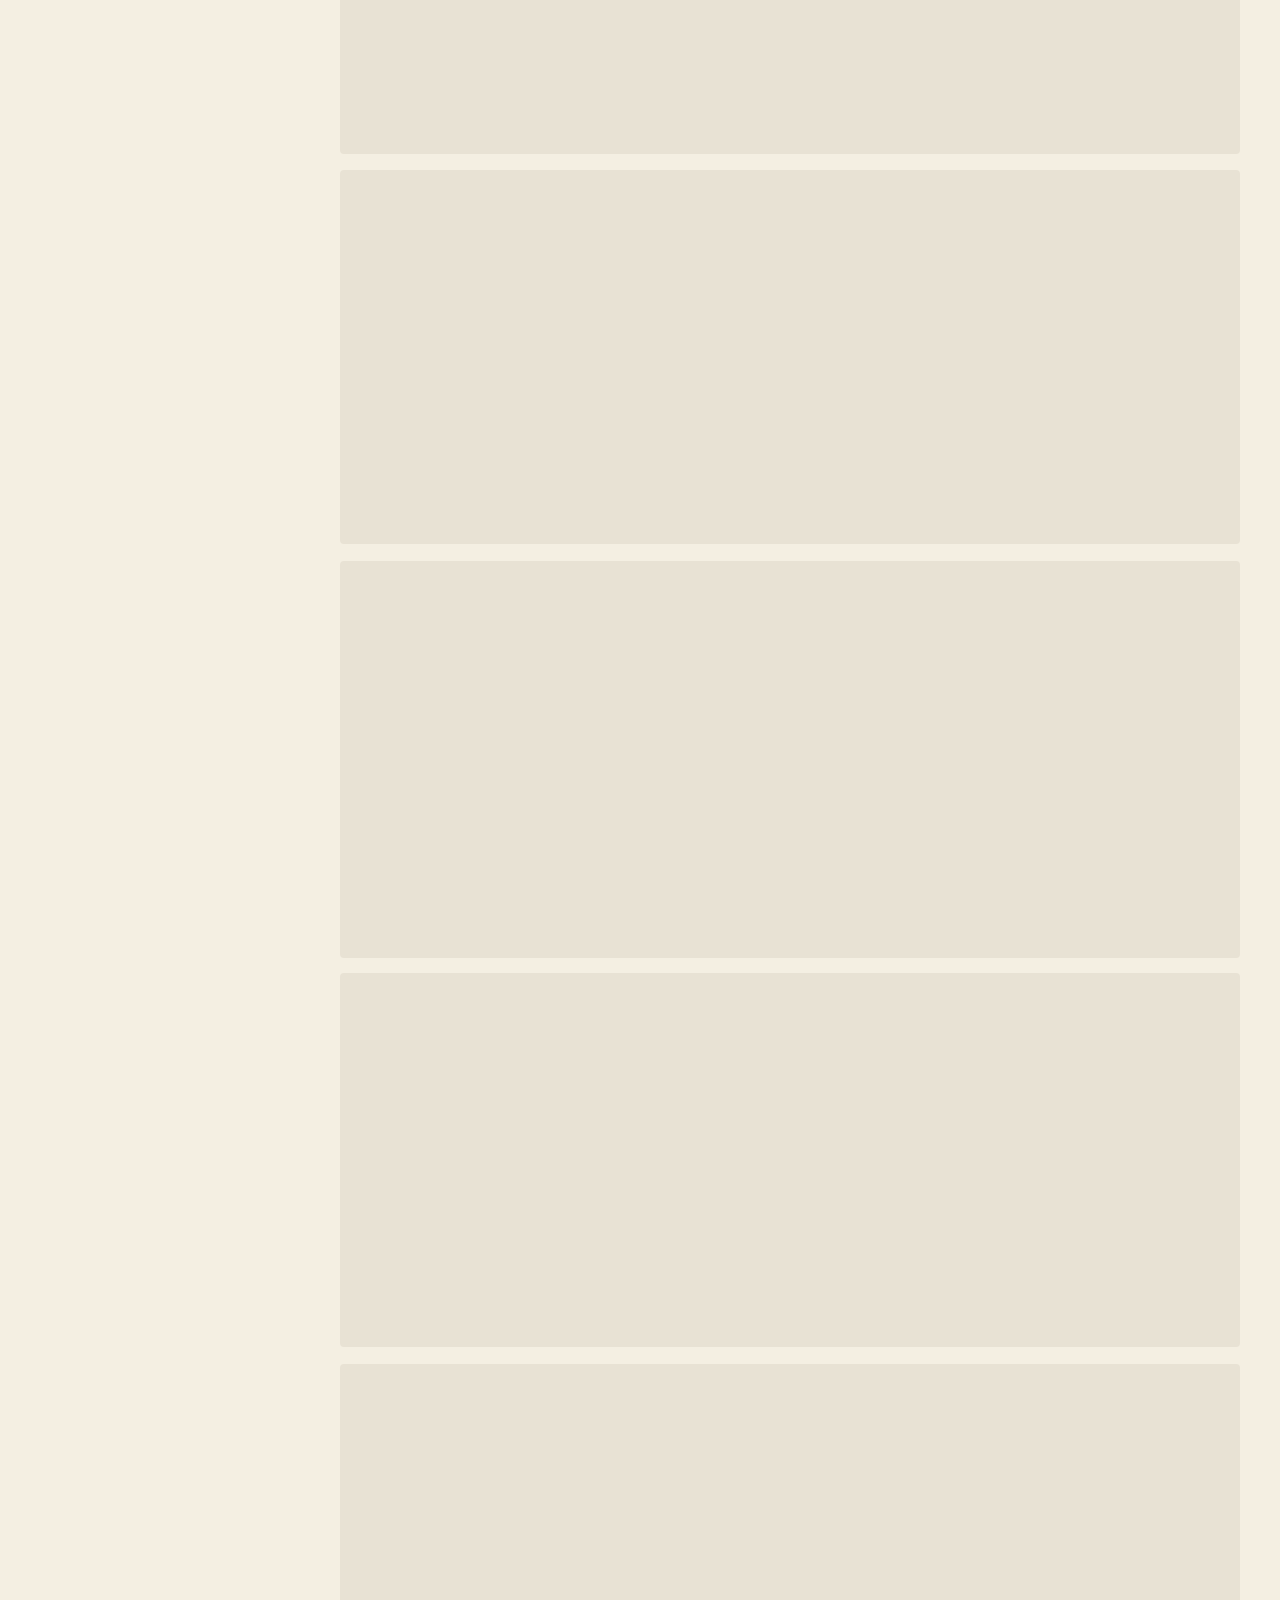
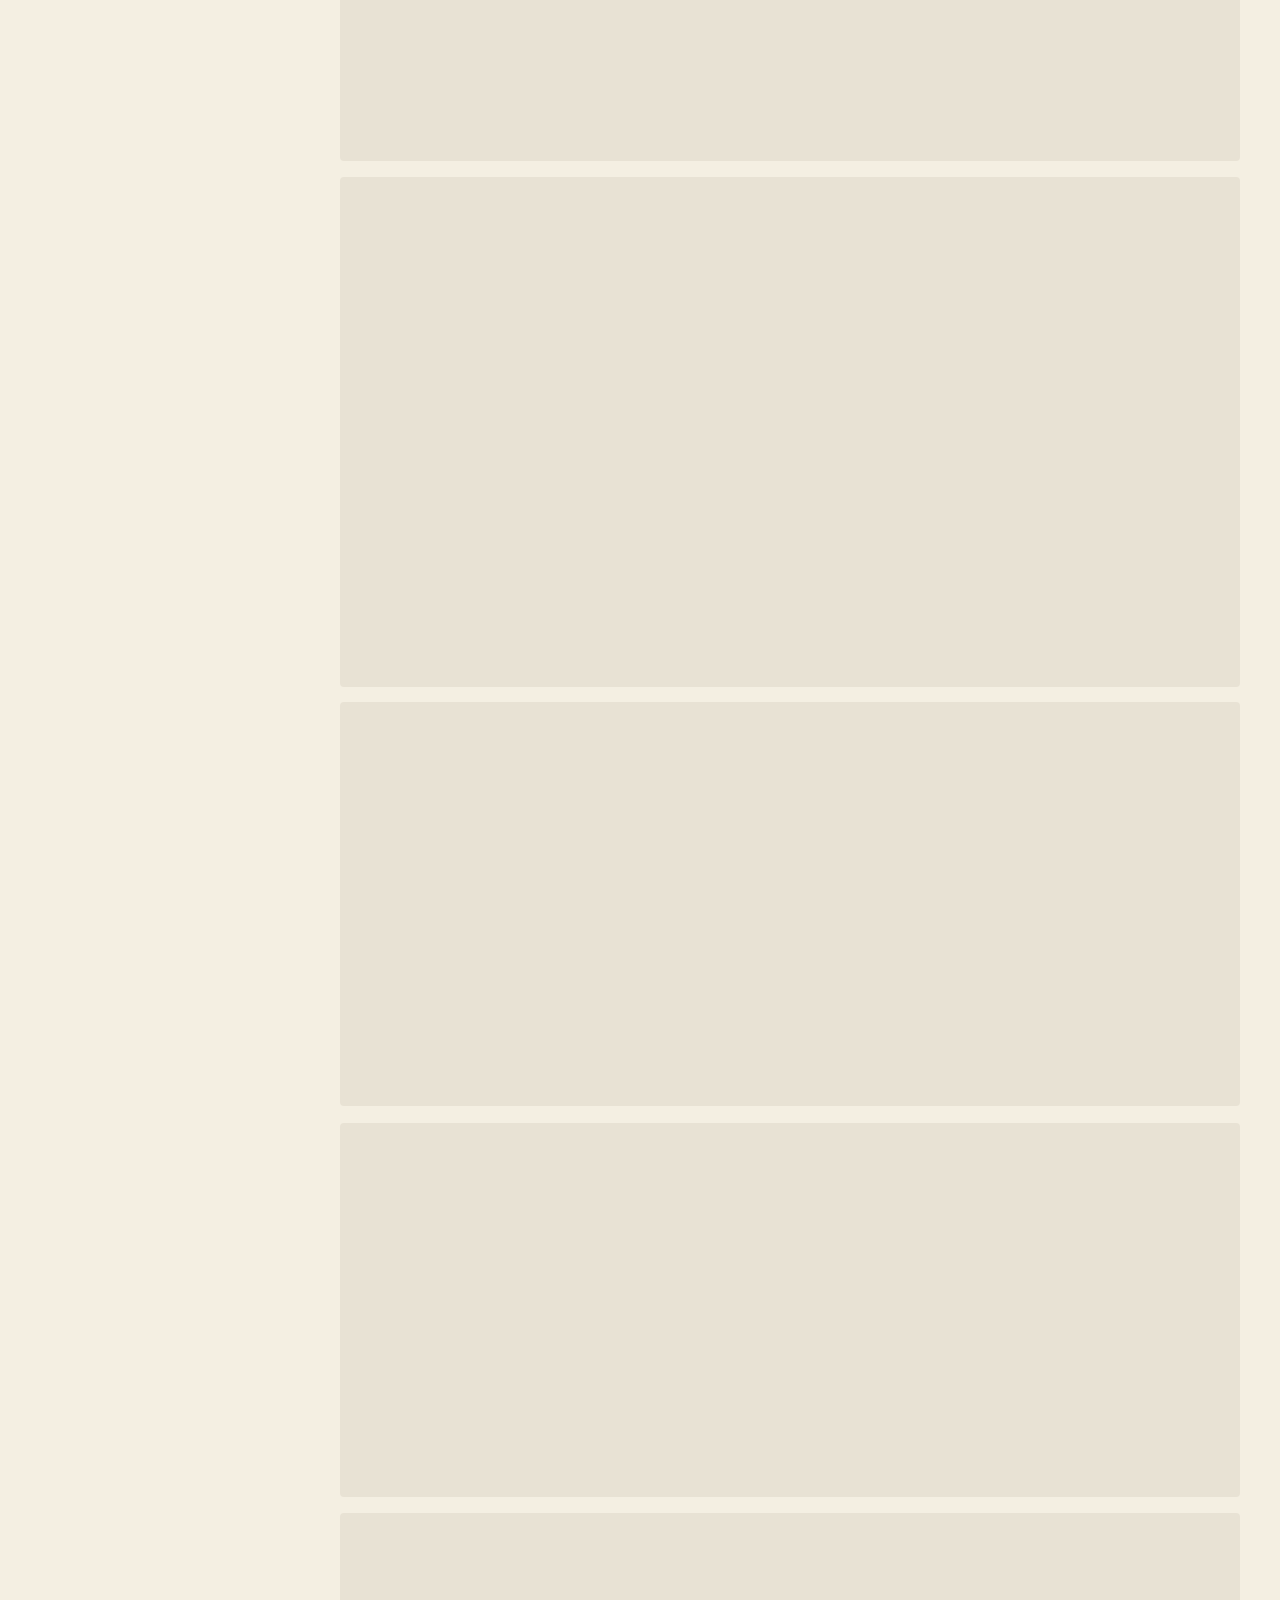
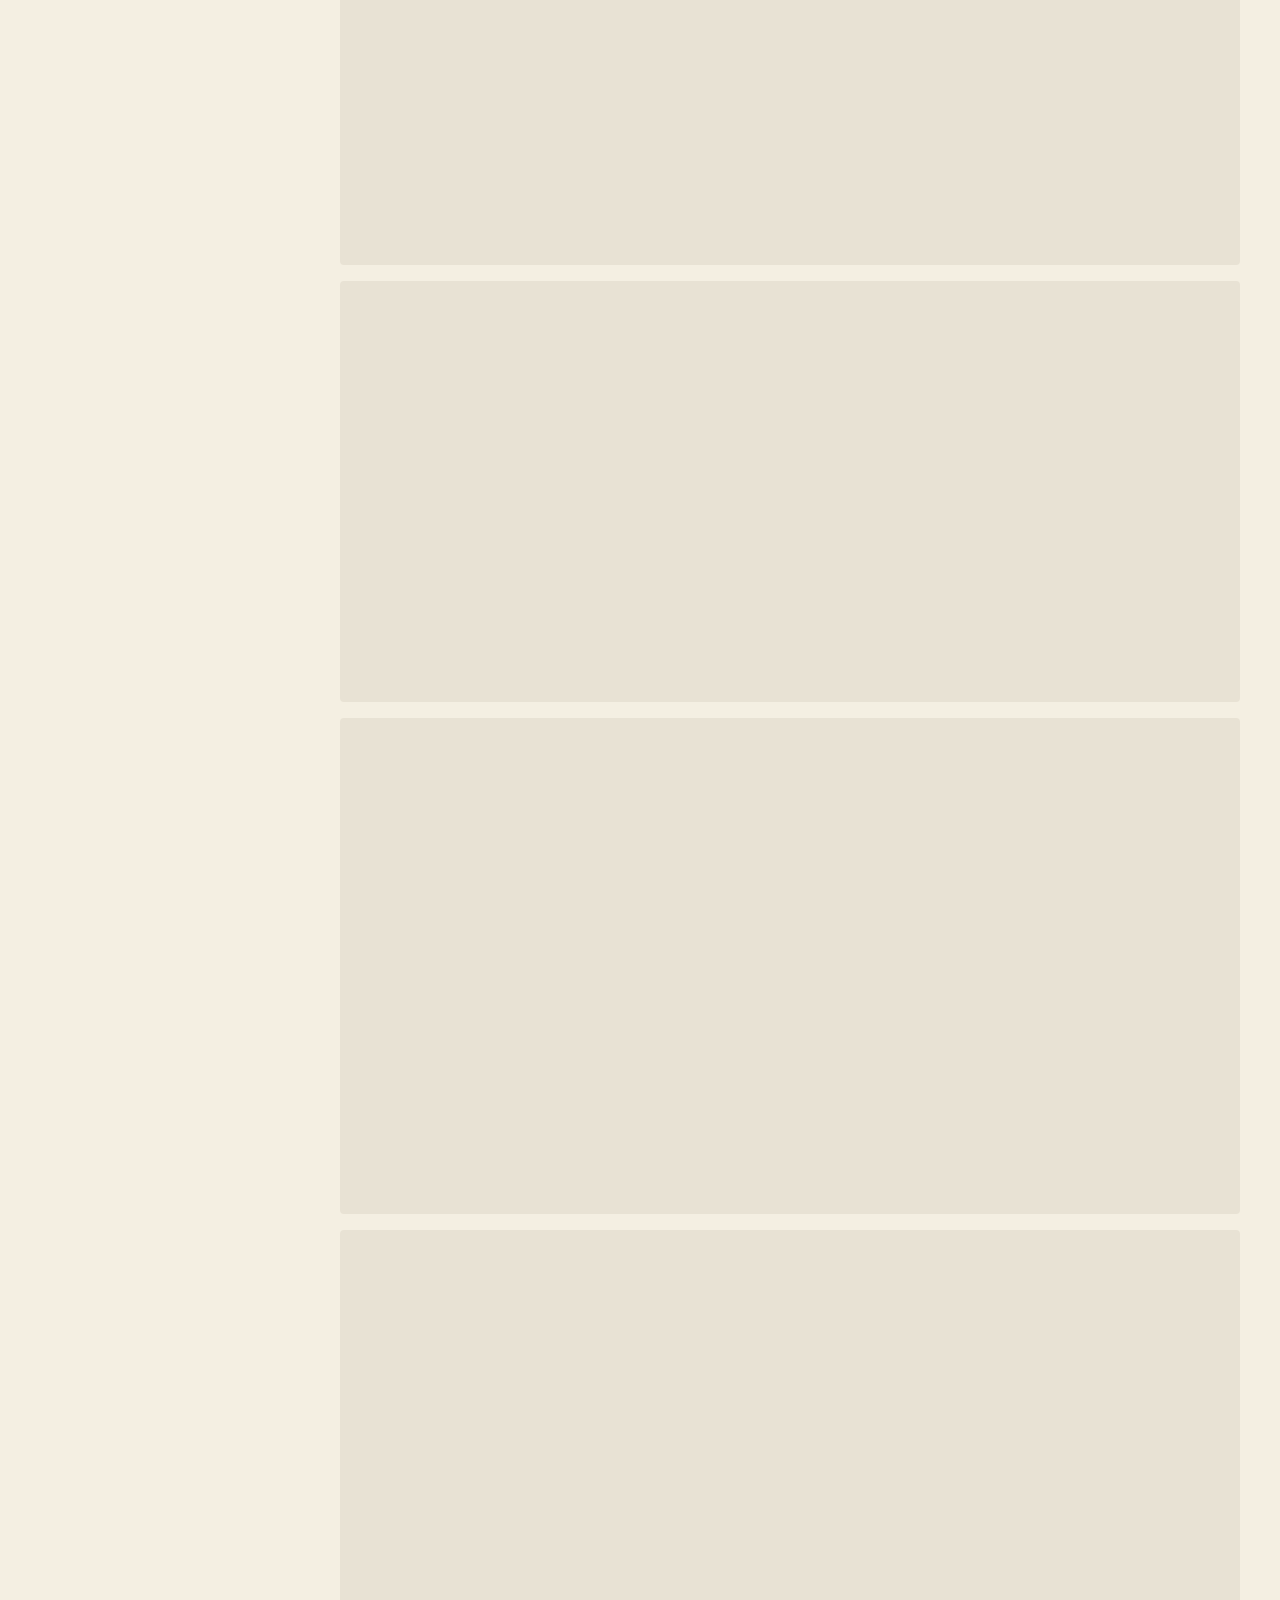
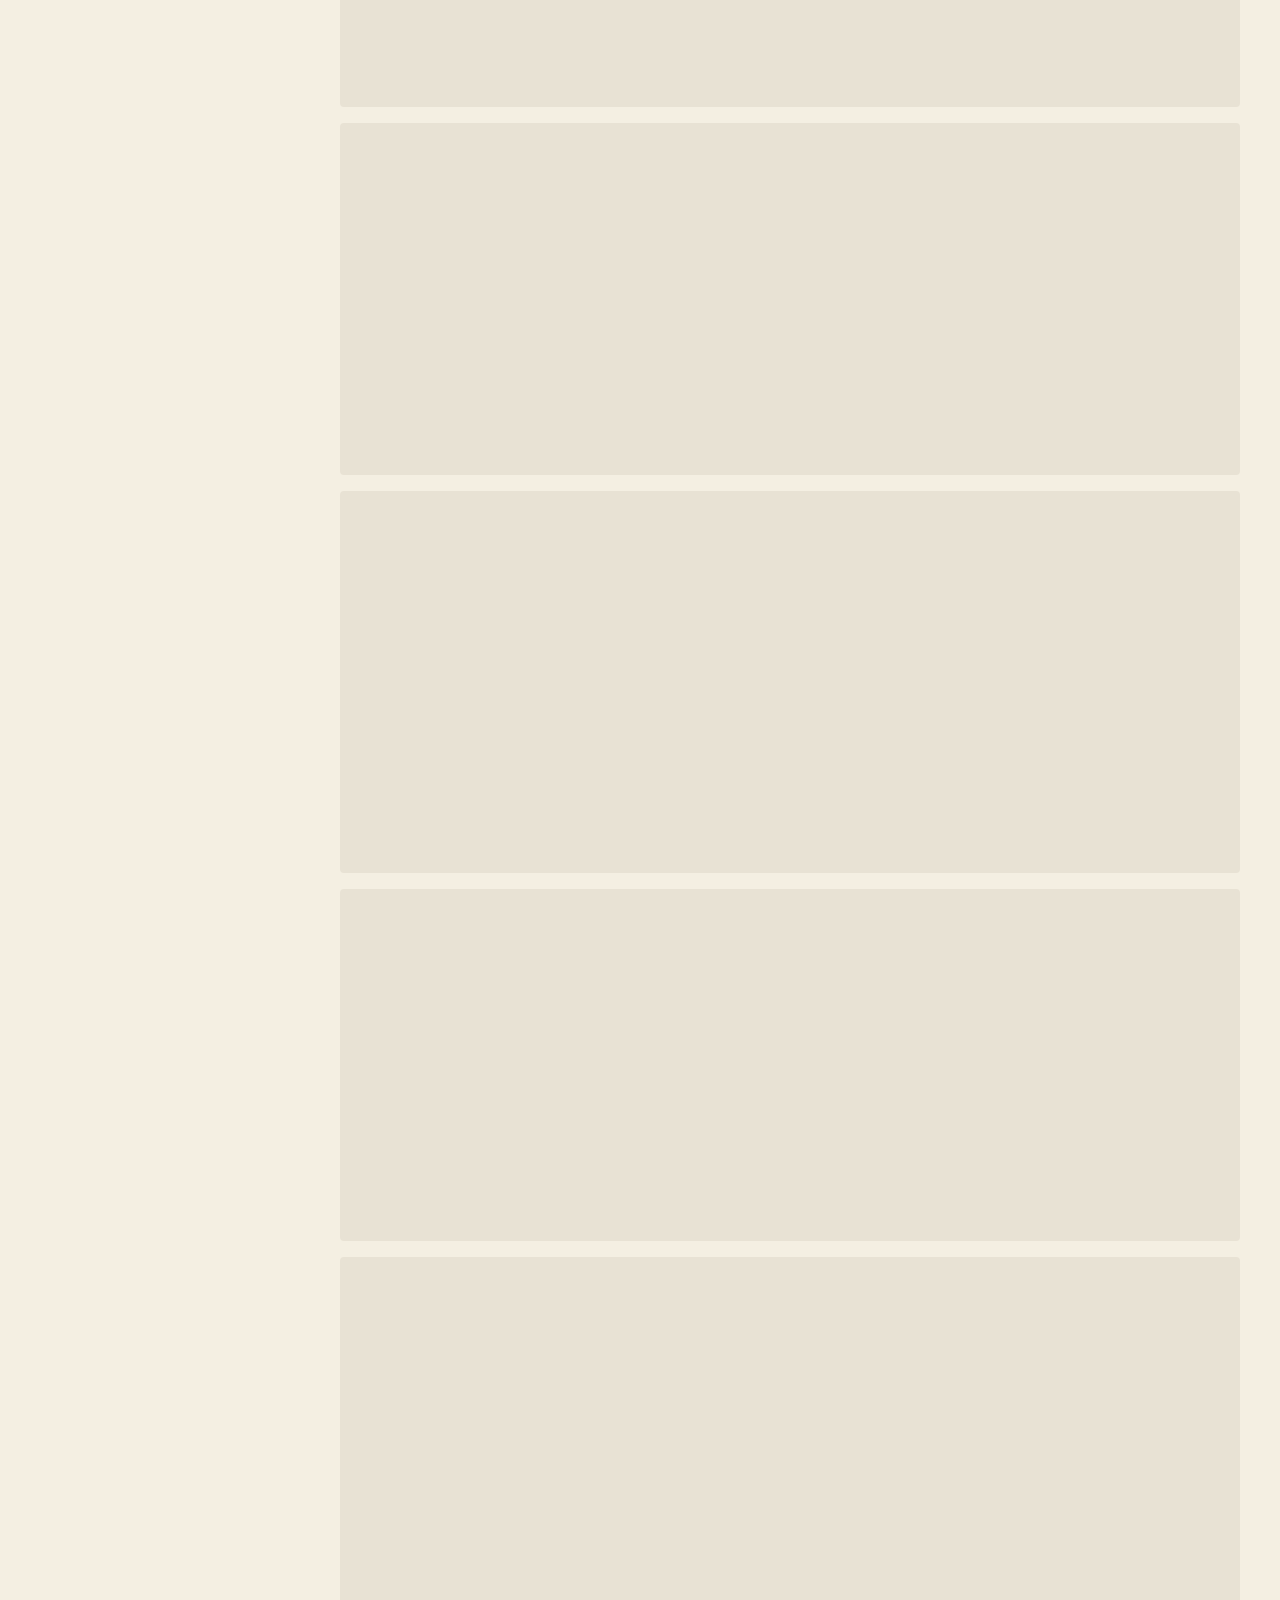
==== commit 0171898a: "Port BF12 pass 2 arrows and underline to the F4F search results Each fellowship name in the results " ====
--- a/index.html
+++ b/index.html
@@ -146,8 +146,10 @@
   content-visibility:auto;contain-intrinsic-size:auto 420px}
 .entry .org{font:500 12px/1 var(--mono);letter-spacing:.08em;text-transform:uppercase;color:var(--wash);margin:0 0 8px}
 .entry .name{font:600 21px/1.3 var(--sans);color:var(--ink);margin:0 0 12px}
-.entry .name a{color:var(--ink);text-decoration:none}
-.entry .name a:hover{text-decoration:underline;text-decoration-color:var(--accent);text-underline-offset:4px}
+.entry .name a{color:var(--ink);text-decoration:none;display:inline-flex;align-items:baseline}
+.entry .name .nm-ar{color:#8a6b1f;font:400 .8em/1 var(--sans);margin-right:12px;text-decoration:none}
+.entry .name .nm-tx{text-decoration:underline;text-decoration-thickness:1px;text-underline-offset:5px}
+.entry .name a:hover .nm-tx{text-decoration-color:var(--accent)}
 .qa-row{display:grid;grid-template-columns:150px minmax(0,1fr);gap:12px;padding:6px 0;border-top:1px solid var(--rule);font:400 15px/1.5 var(--sans)}
 .qa-label{font:500 13px/1.6 var(--mono);color:var(--wash)}
 .qa-value{min-width:0;overflow-wrap:anywhere}
@@ -687,7 +689,7 @@
    view (#/f/<id>); that view carries the notes and the link to the official page. */
 function cardHtml(r,q,detail){
   const nameInner=highlight(r.name,q);
-  const nameHtml=(!detail&&r.id)?`<a href="#/f/${encodeURIComponent(r.id)}">${nameInner}</a>`:nameInner;
+  const nameHtml=(!detail&&r.id)?`<a href="#/f/${encodeURIComponent(r.id)}"><span class="nm-ar" aria-hidden="true">&rarr;</span><span class="nm-tx">${nameInner}</span></a>`:nameInner;
   const dl=r.deadline||"TBD";
   const dlDisplay=isRolling(dl)?'Rolling':esc(dl);
   const flagsInline=(r.flags&&r.flags.trim())
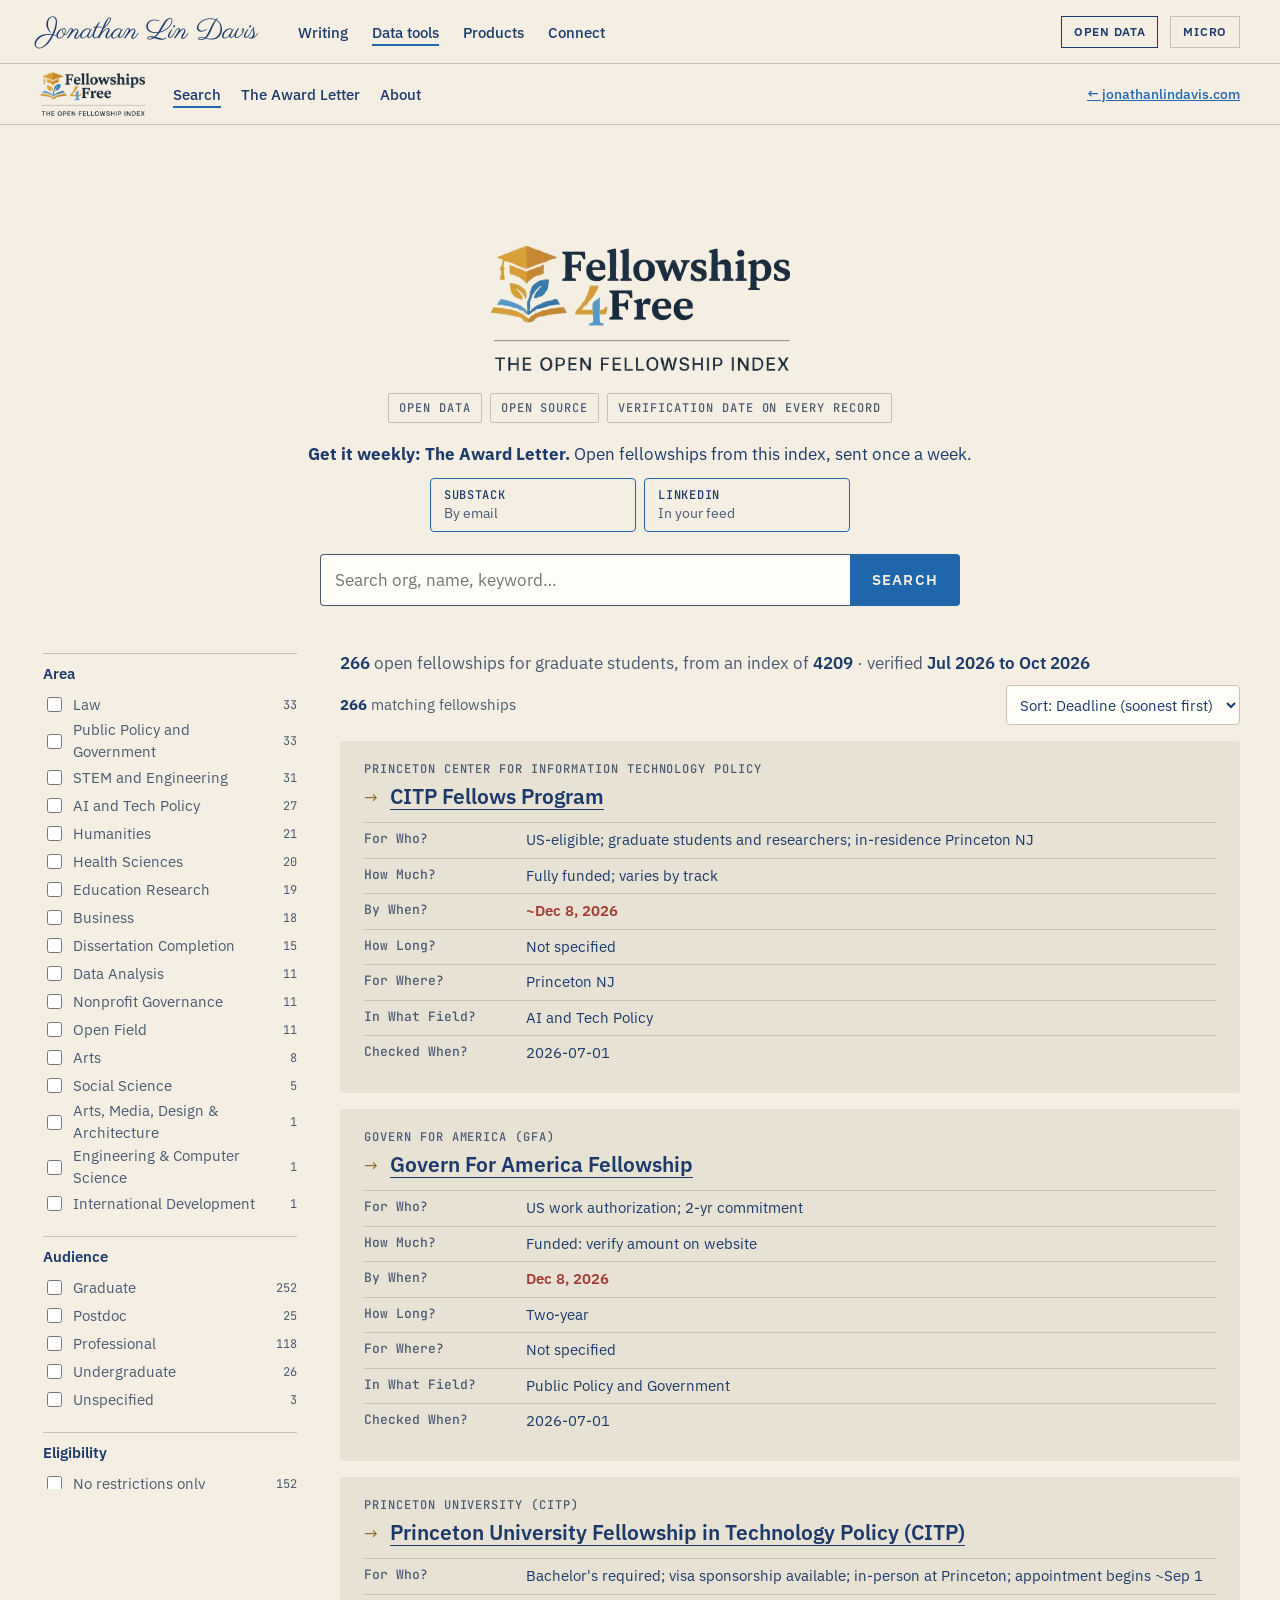
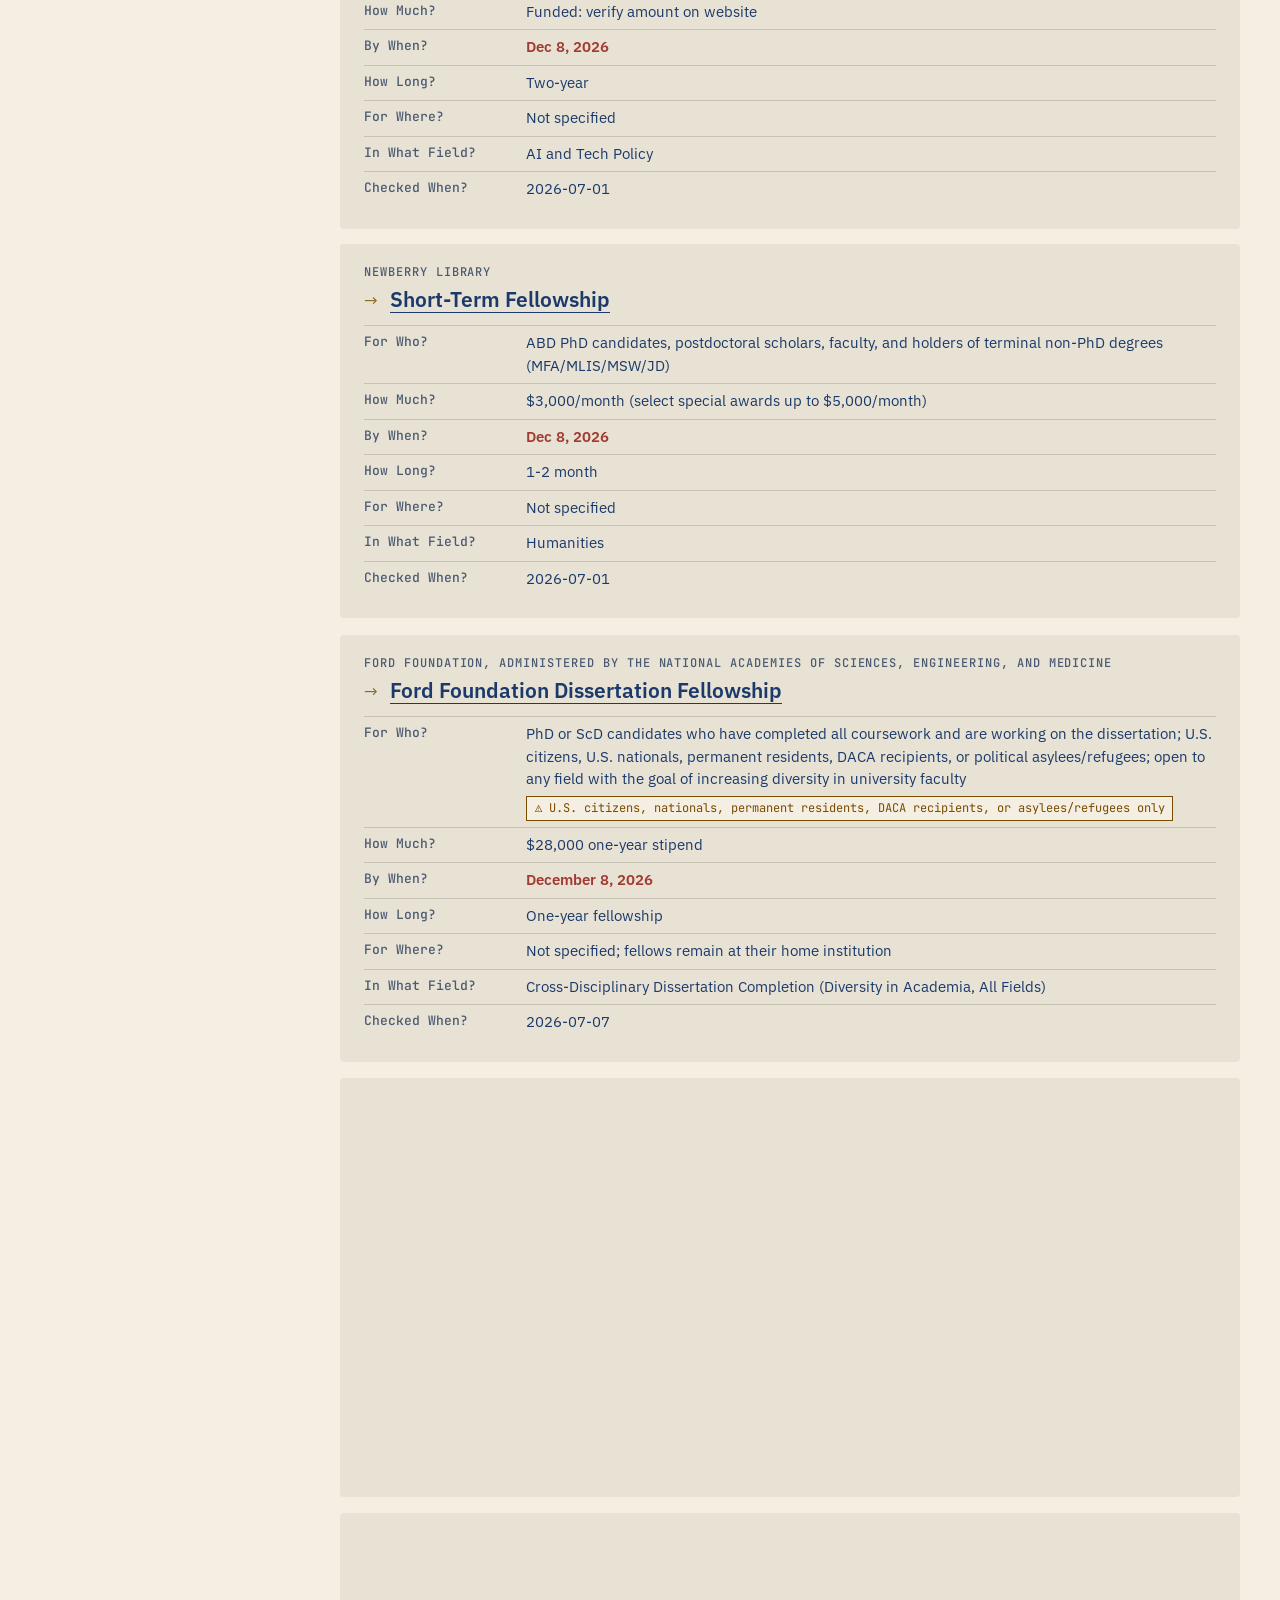
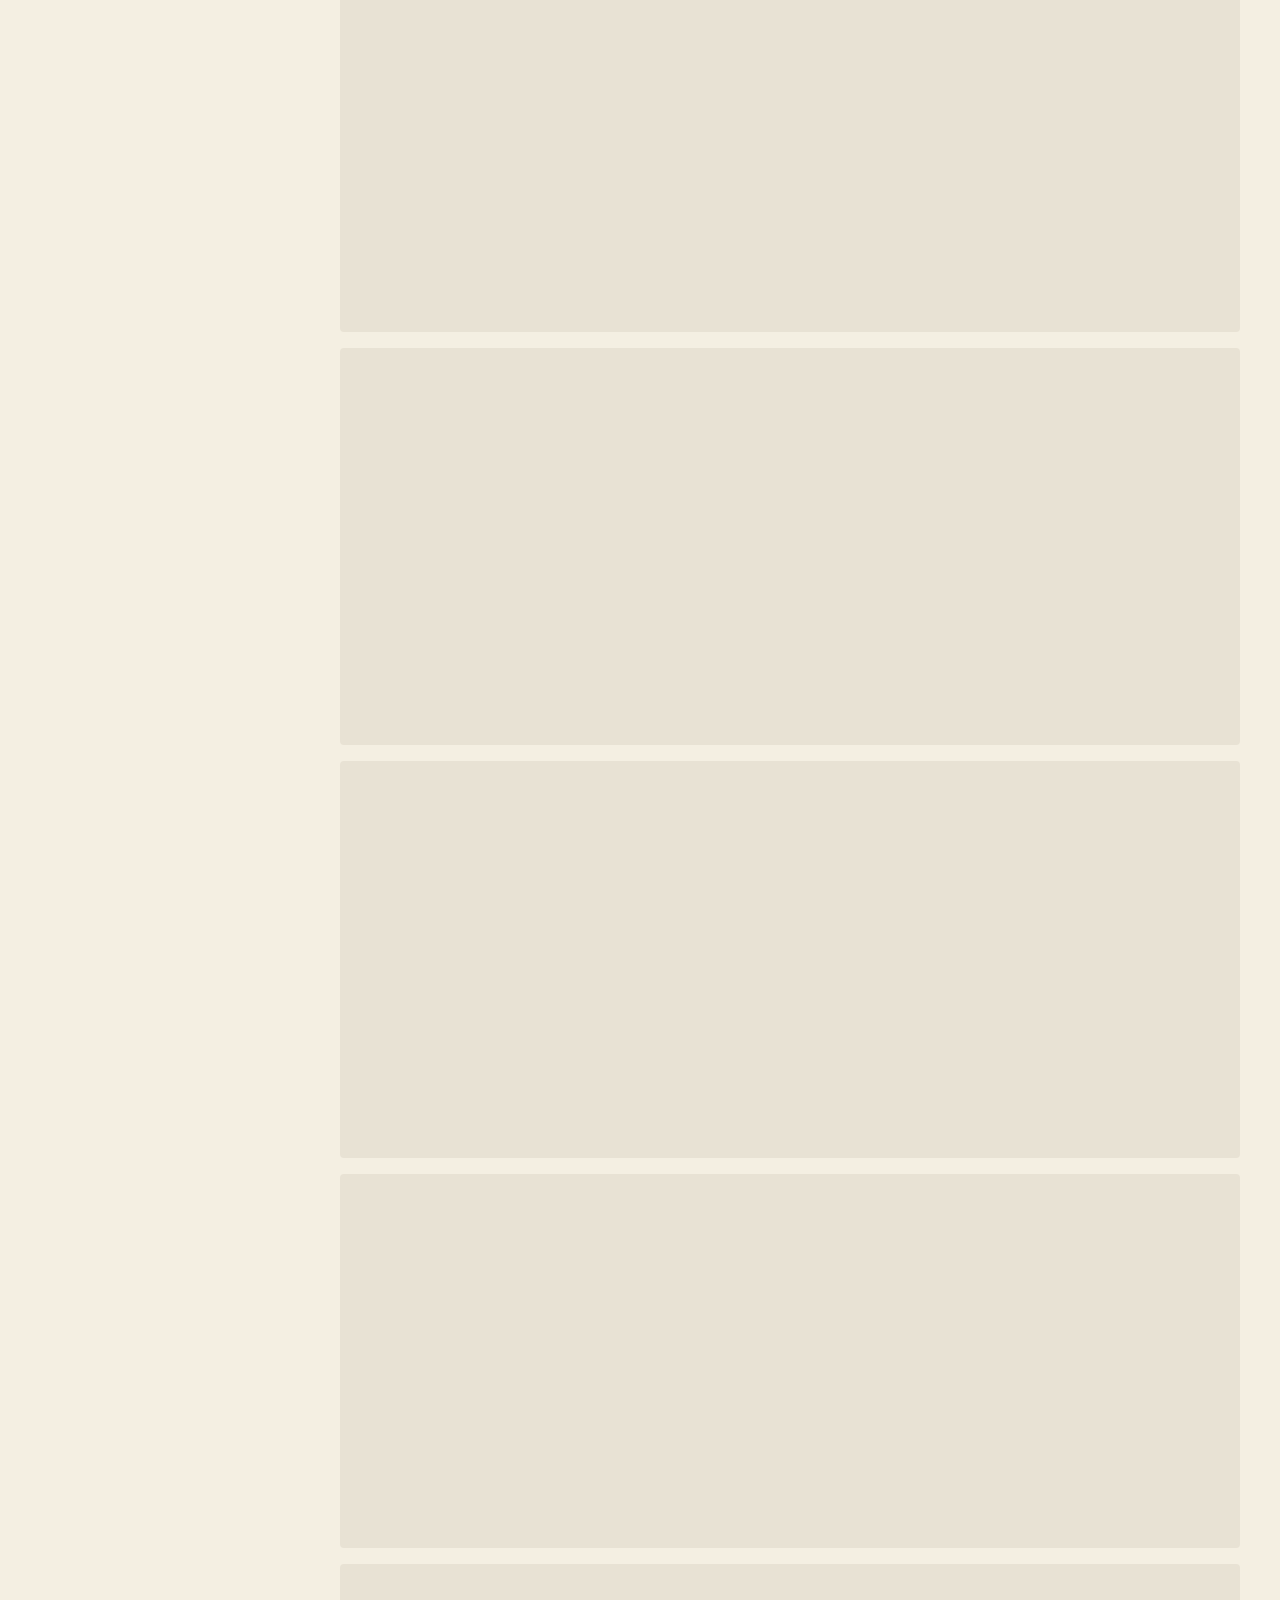
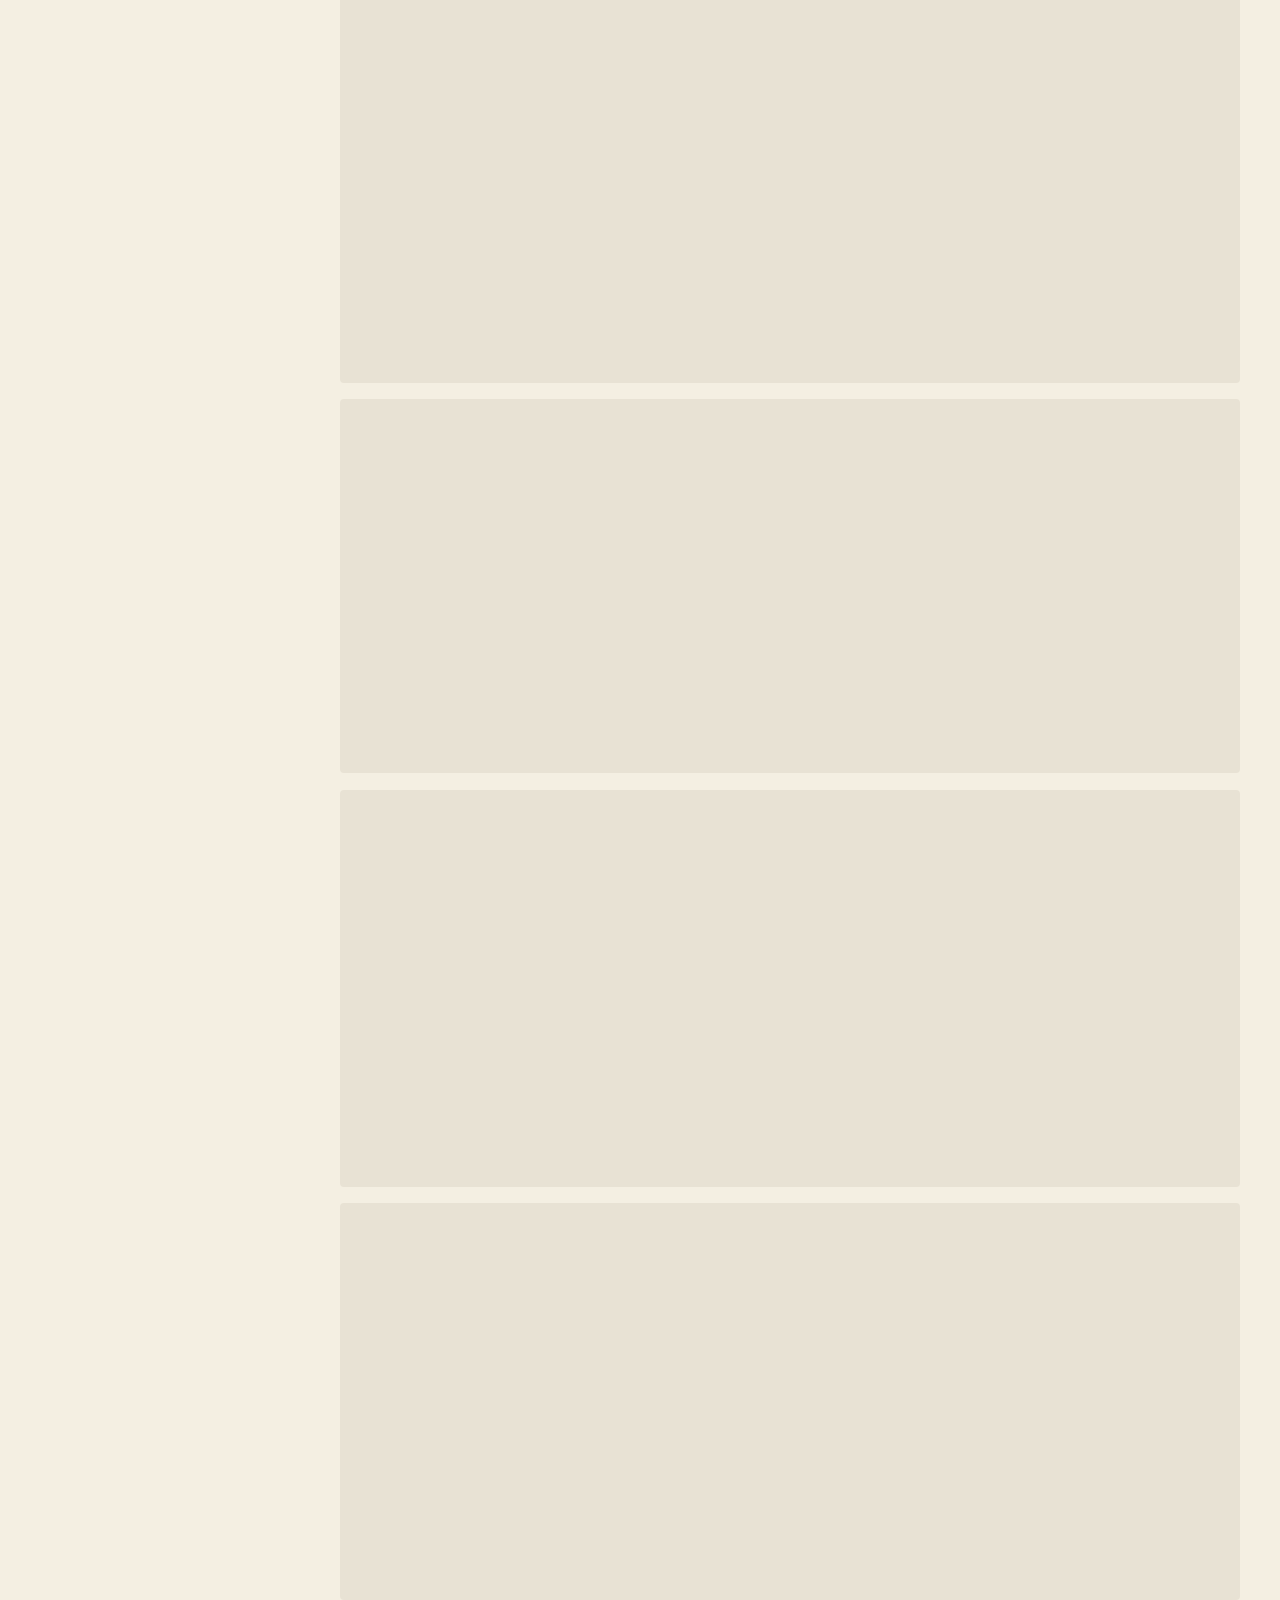
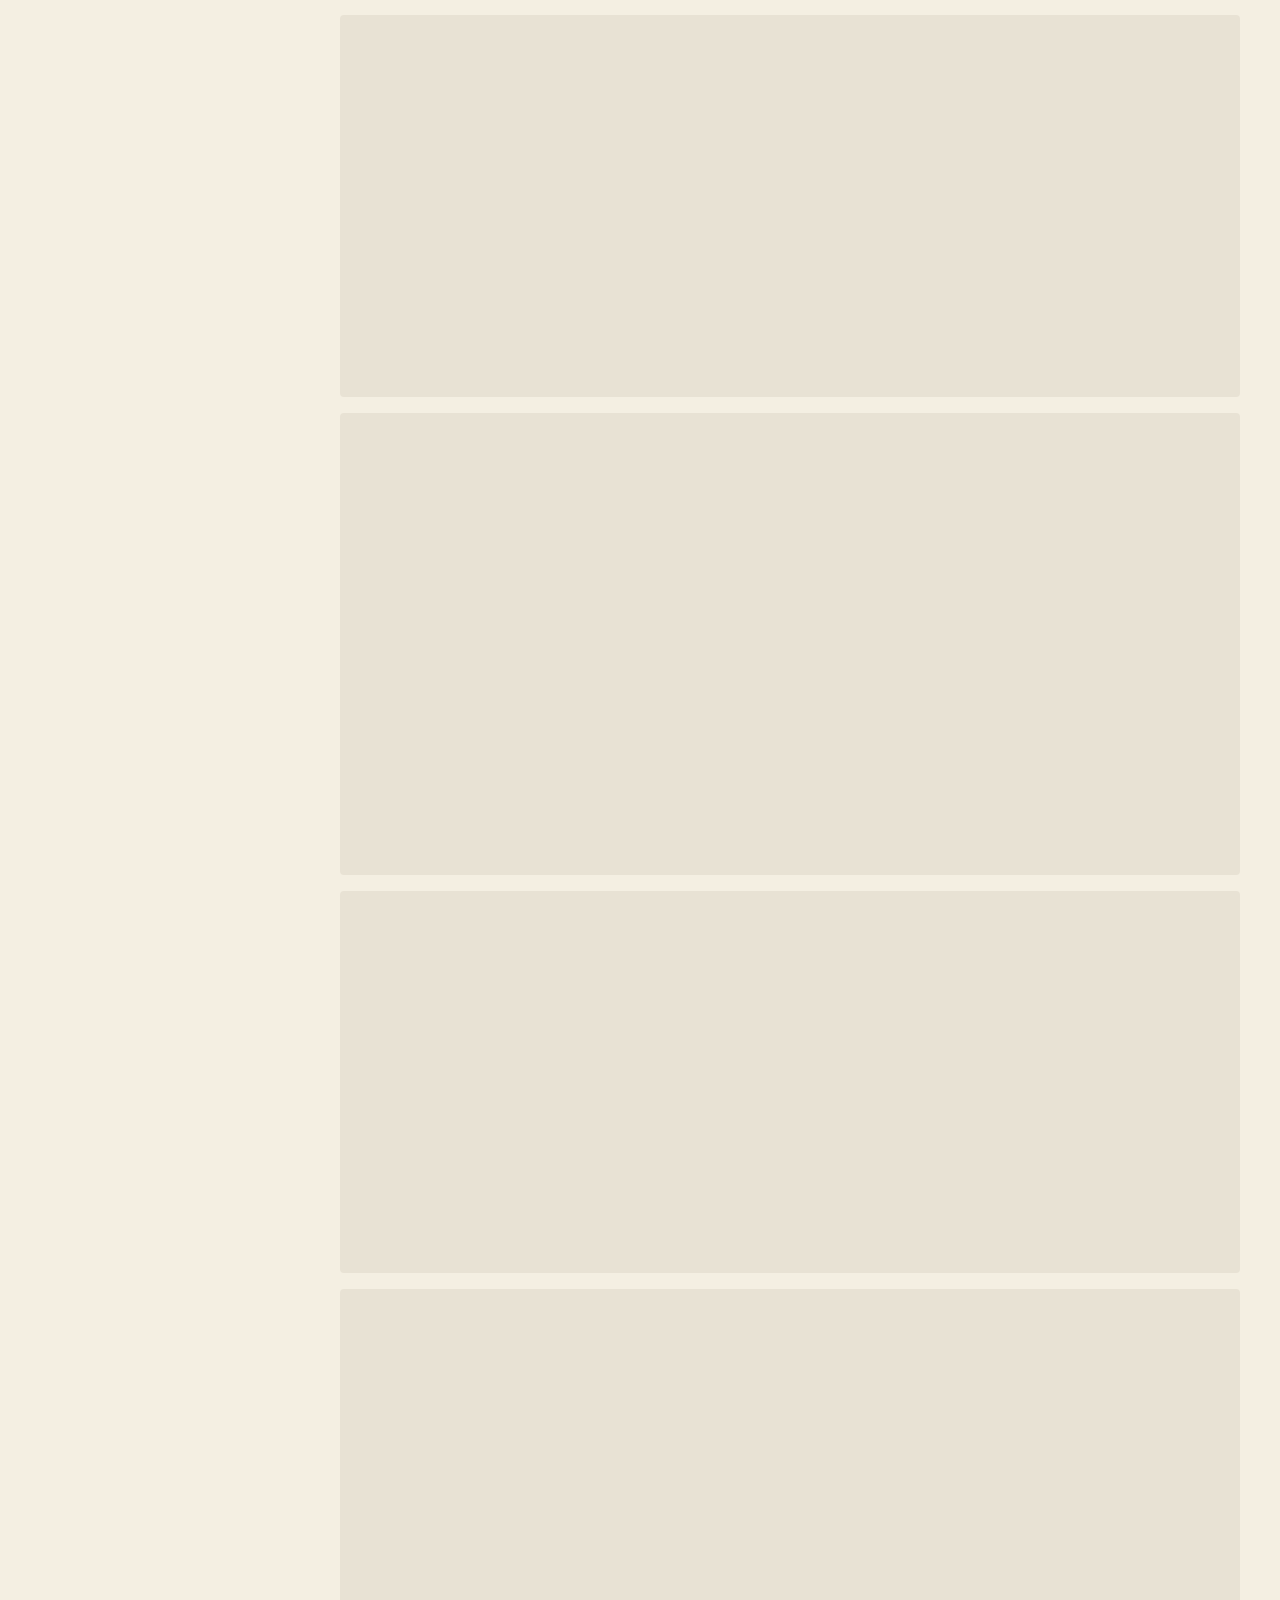
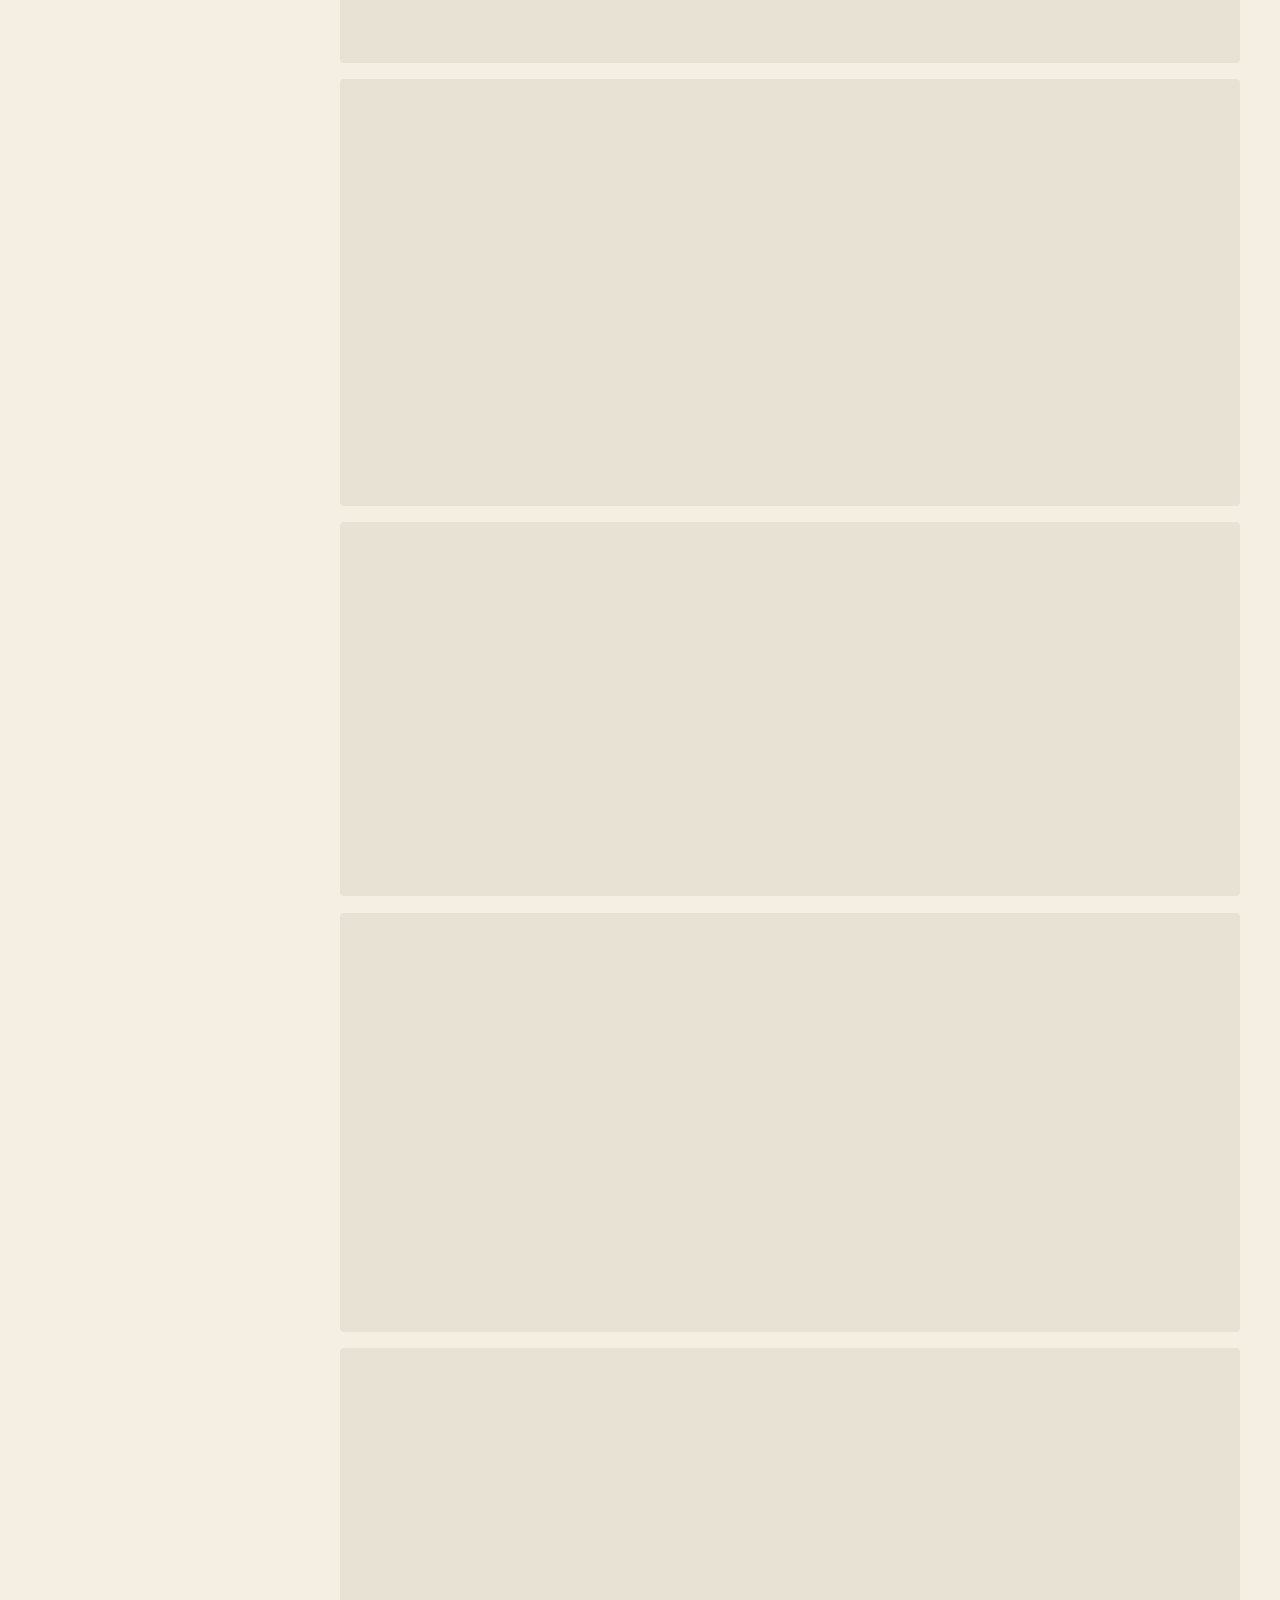
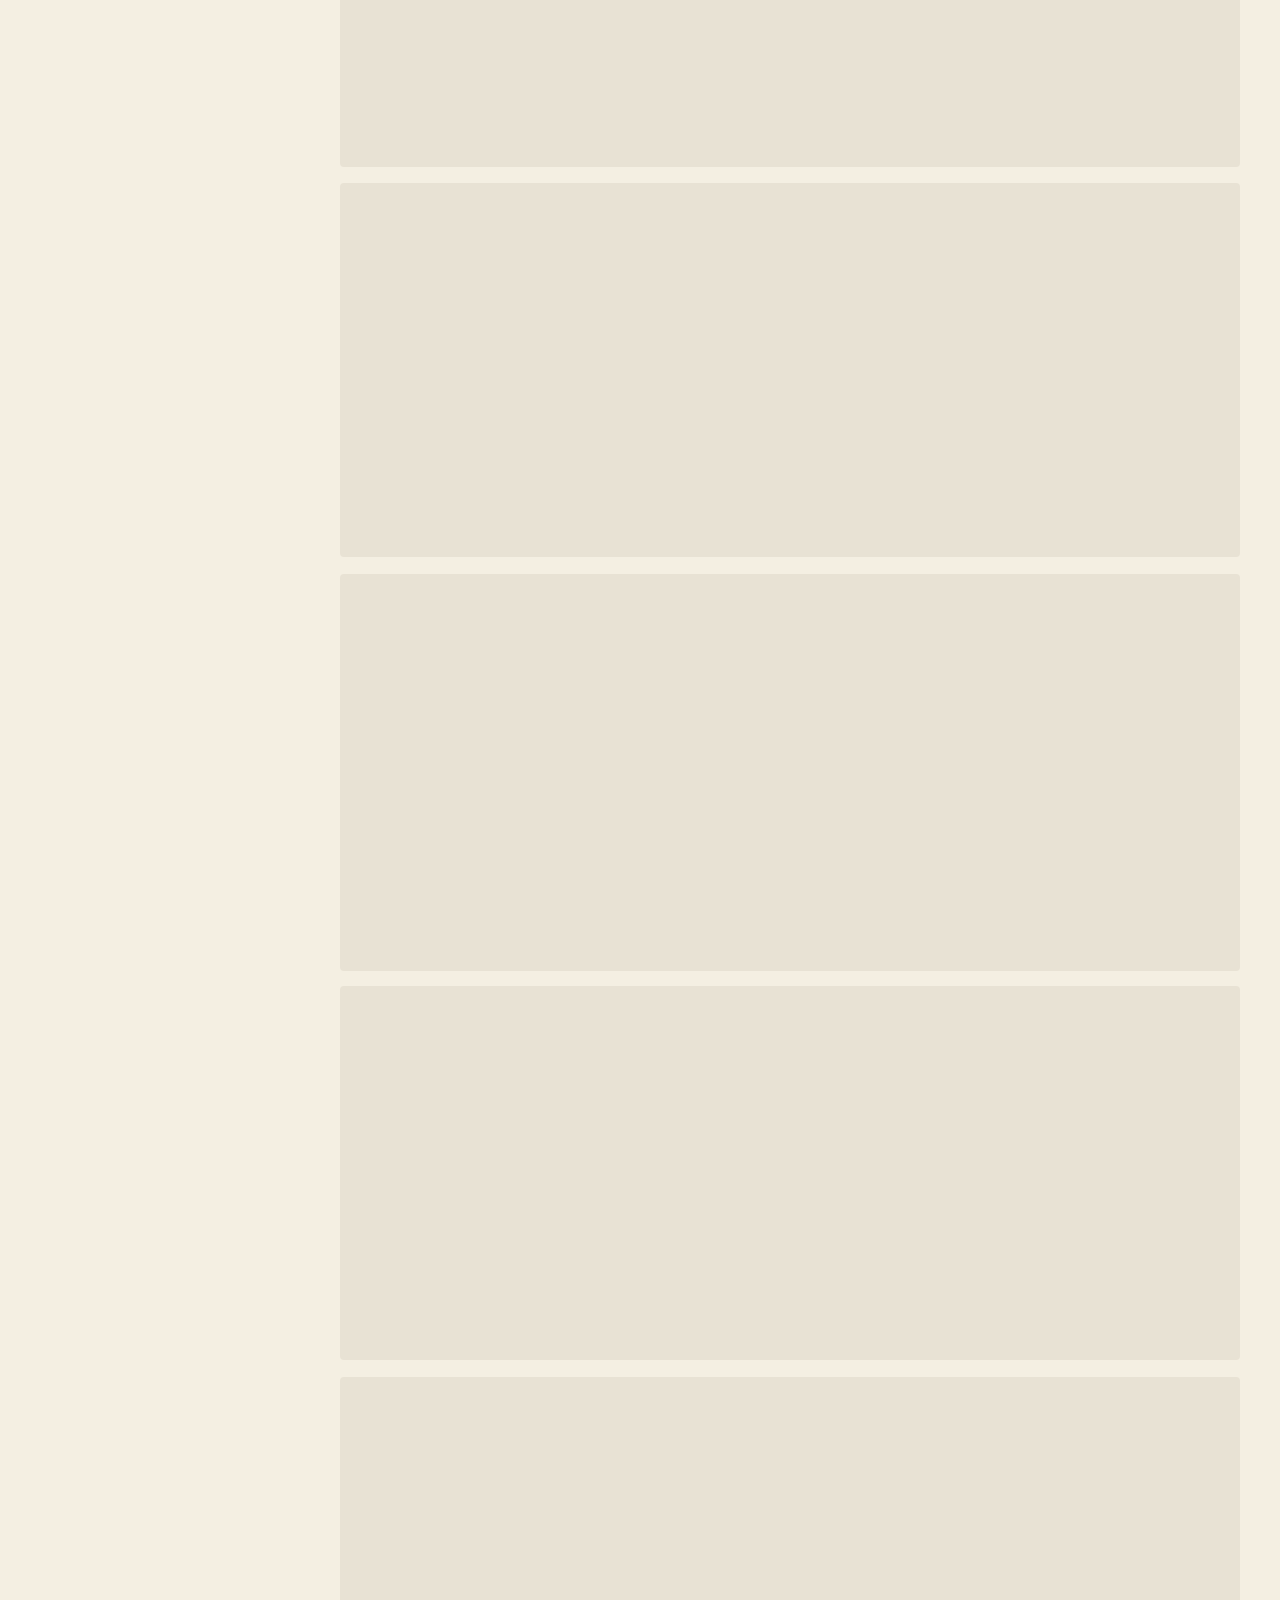
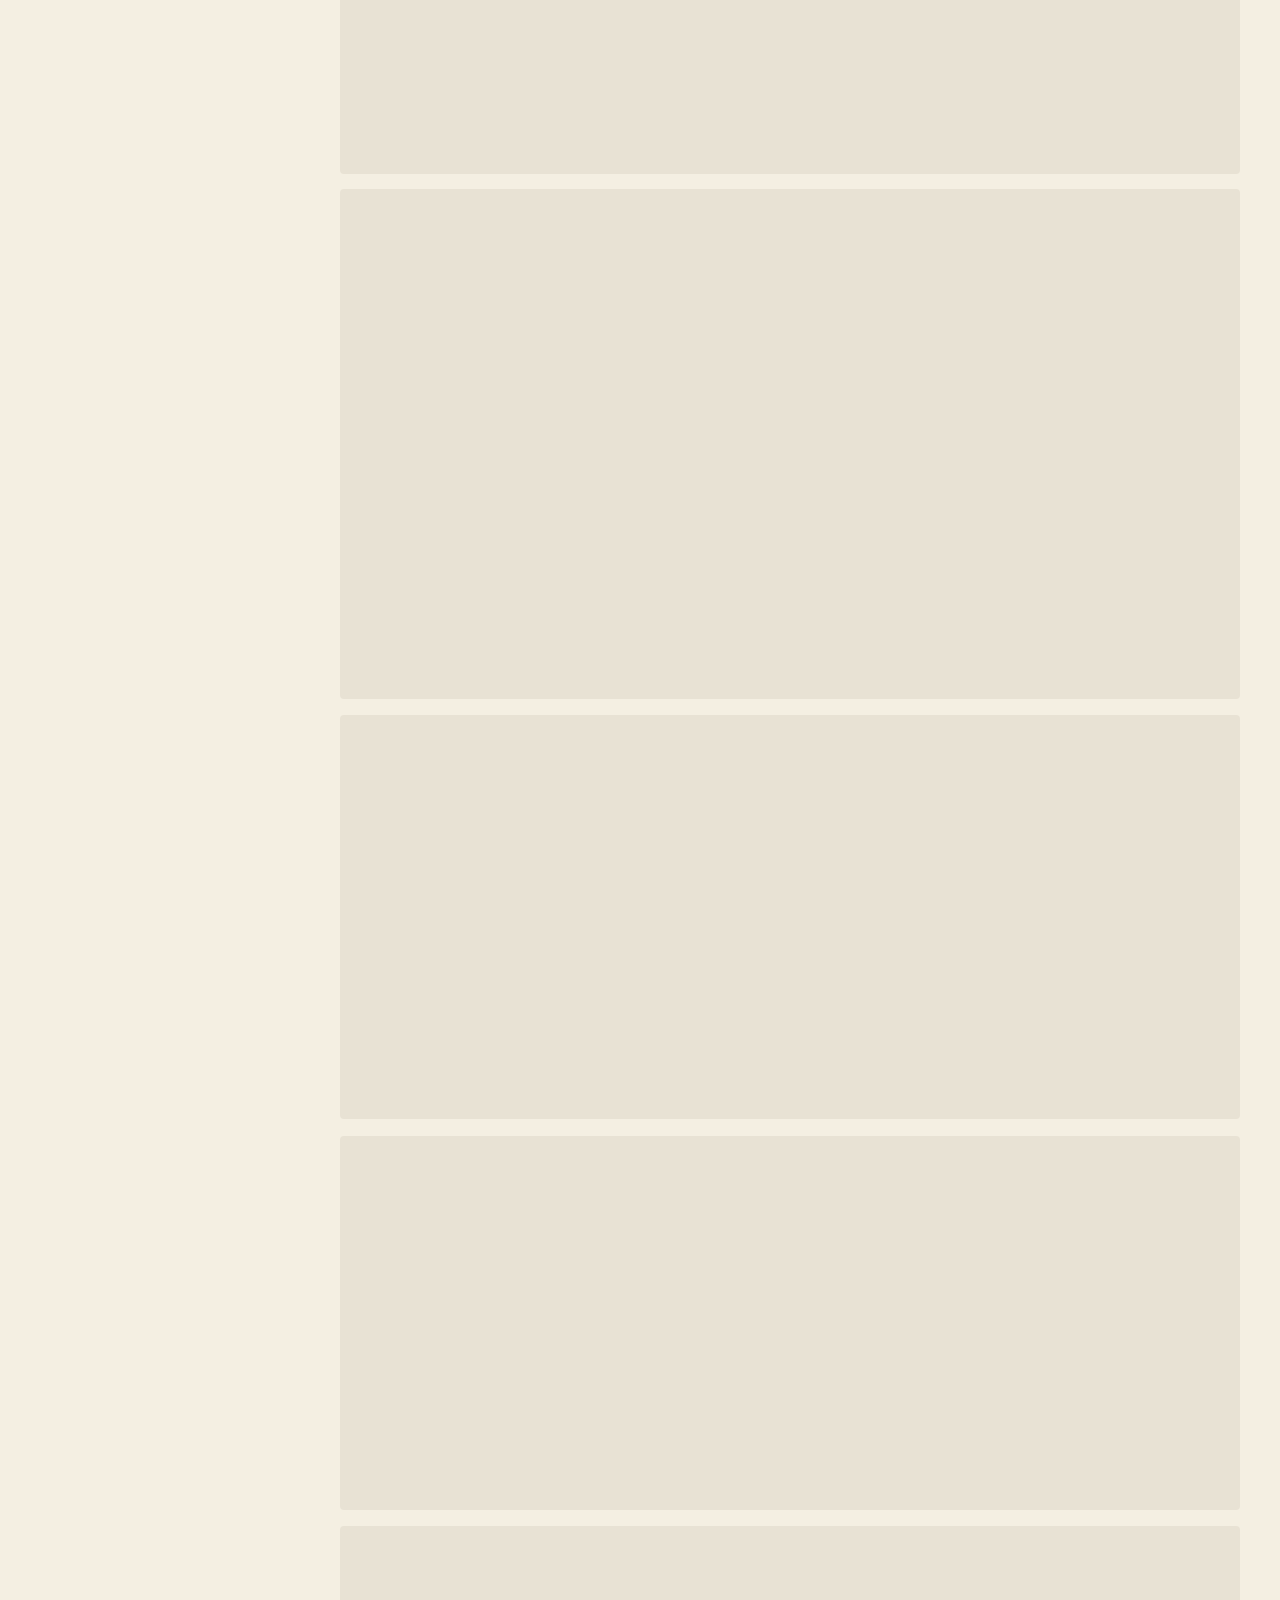
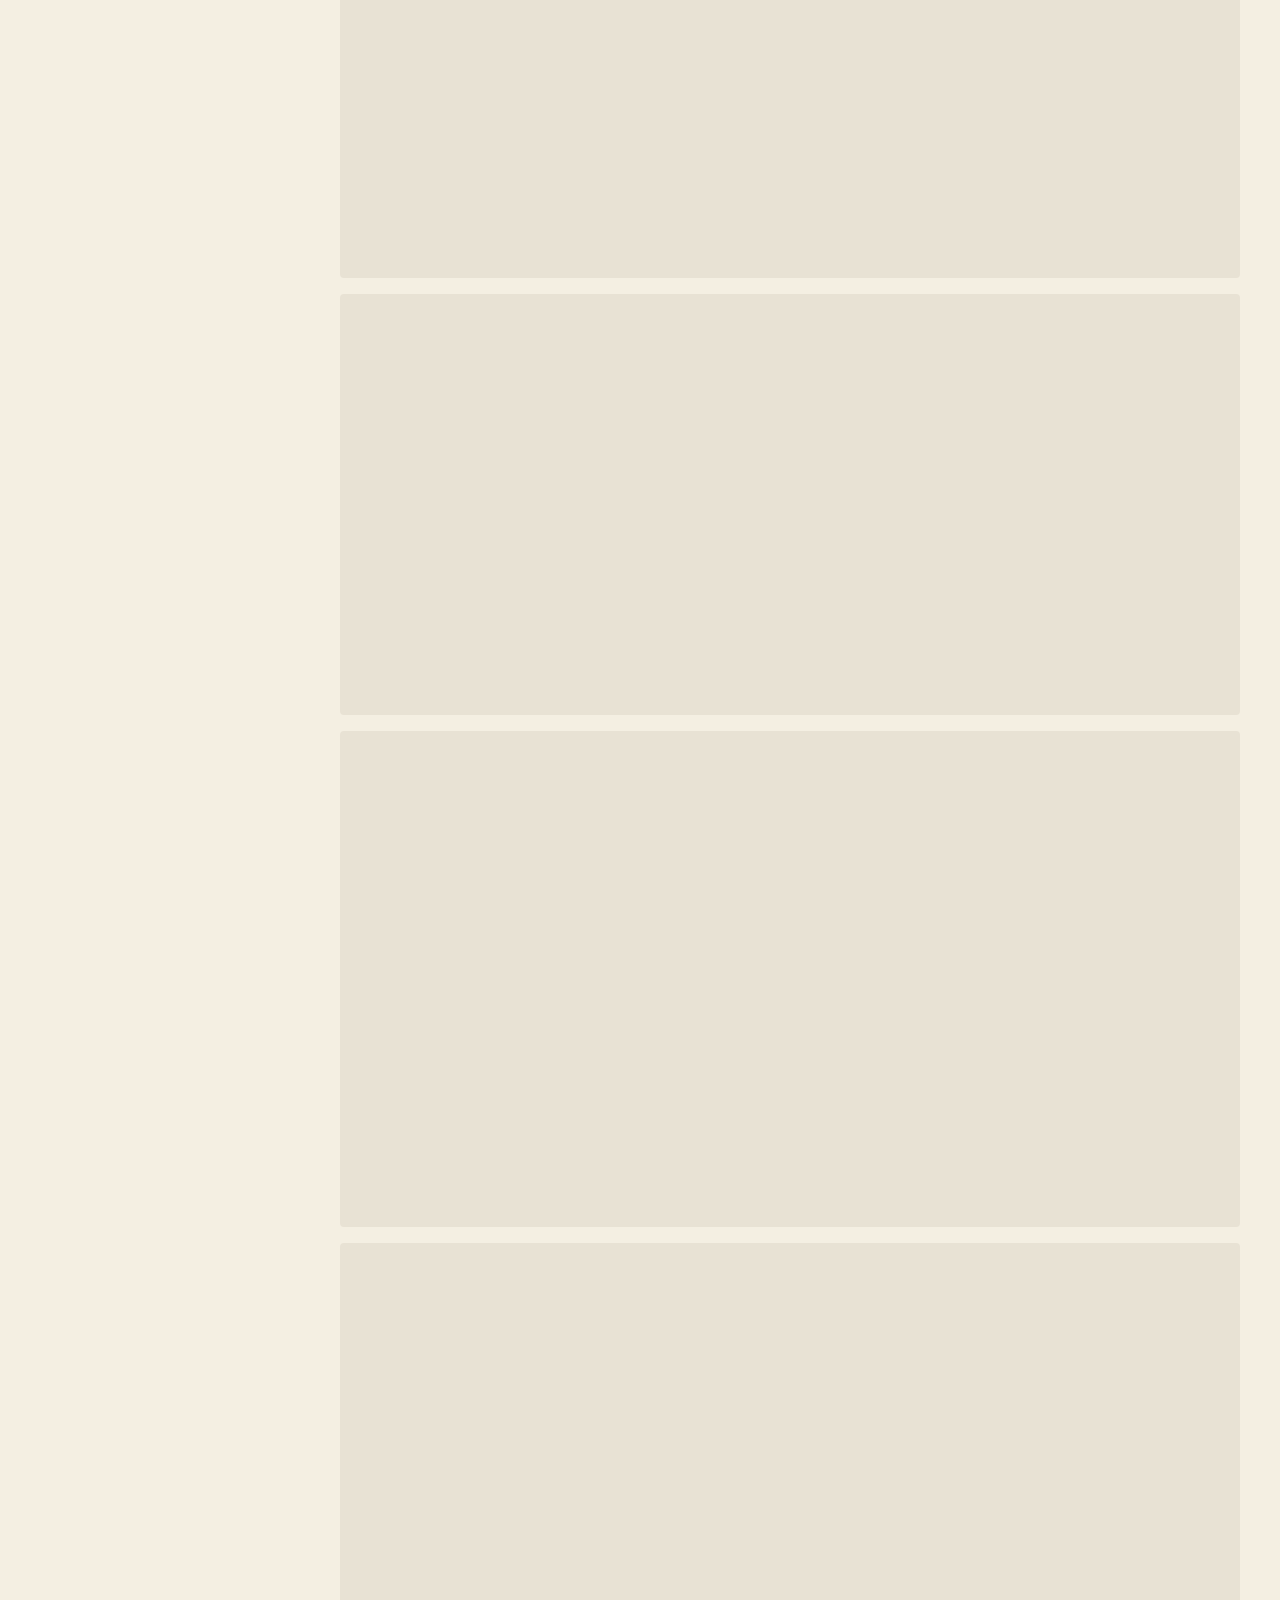
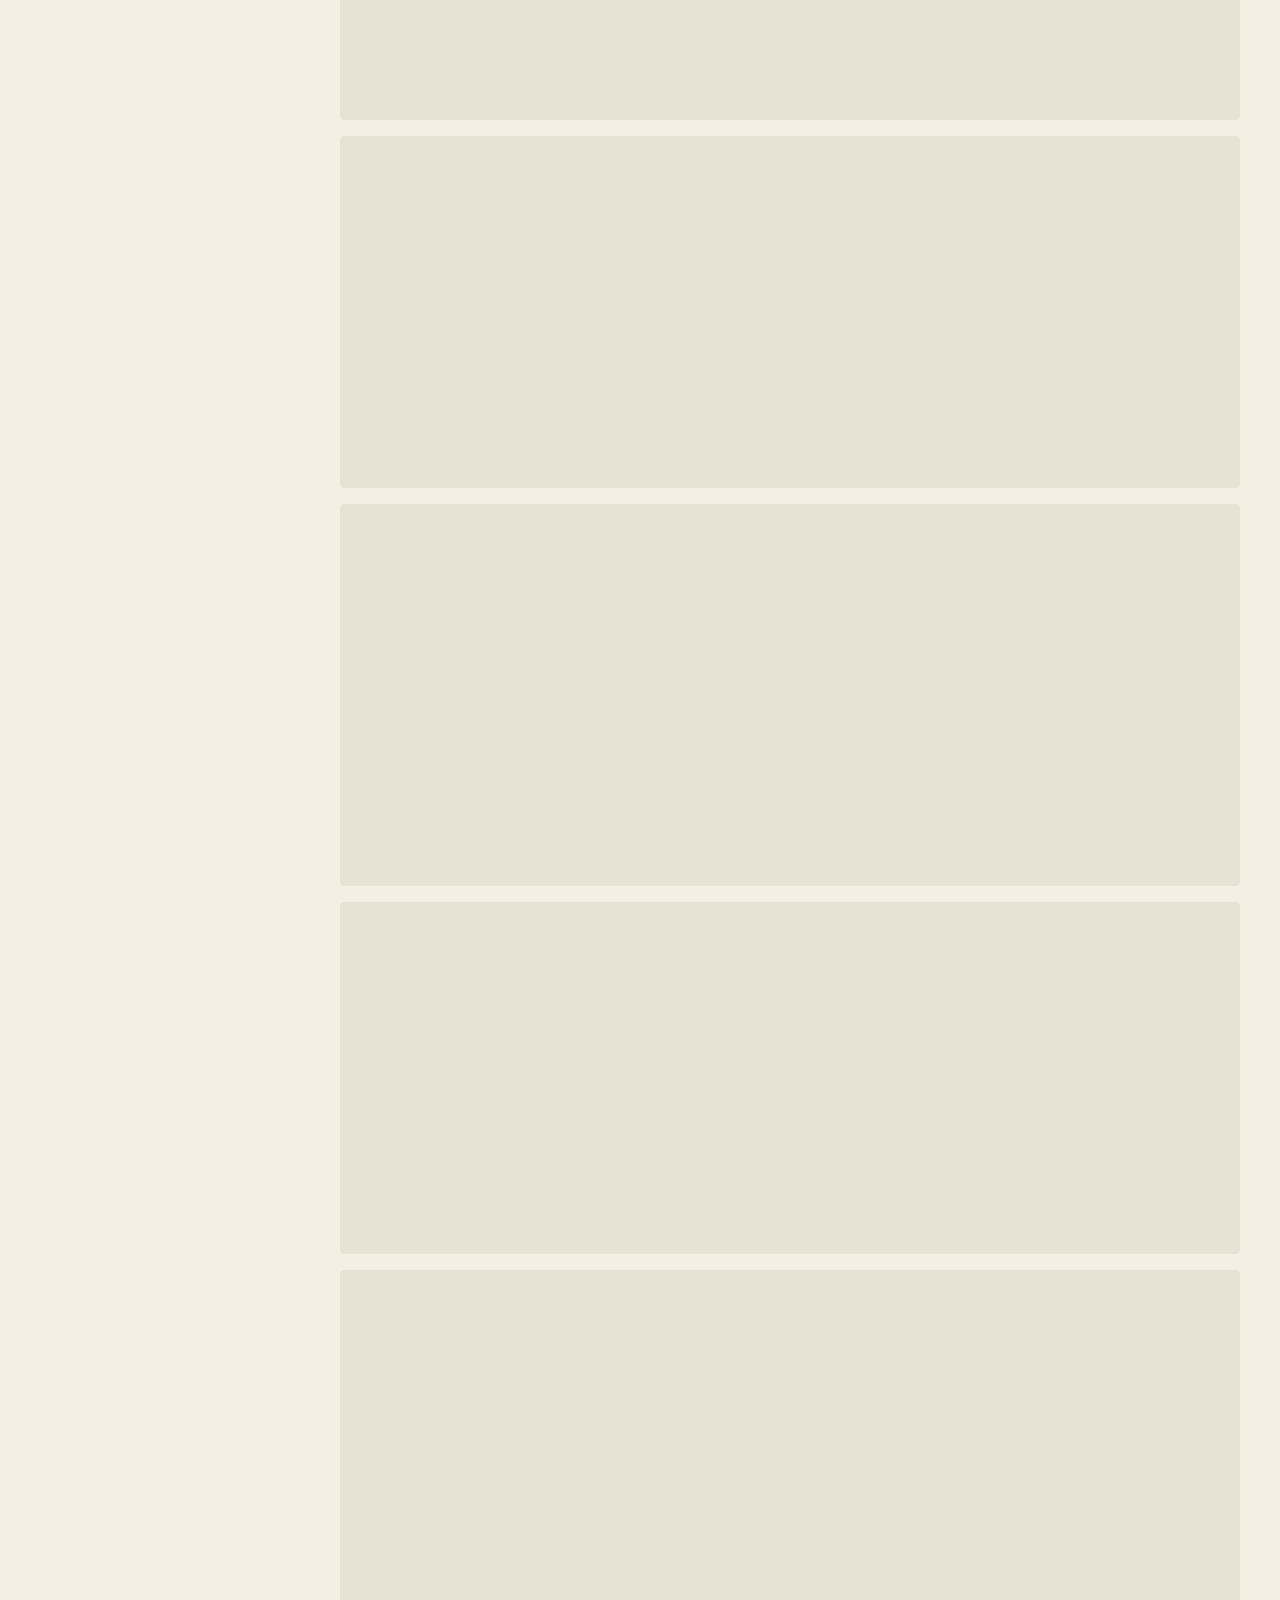
==== commit 82105ad6: "Fellowships4Free search: kit lockup as the hero title (BF22b, item 53) The hero h1 "Fellowships4Free" ====
--- a/index.html
+++ b/index.html
@@ -91,6 +91,7 @@
 .sec-first{padding:120px 0 80px}
 .hero{text-align:center}
 .h1i{font:600 56px/1.12 var(--sans);color:var(--ink);margin:0 0 20px;letter-spacing:-.01em}
+.hero .h1i img{display:block;width:300px;height:auto;margin:0 auto}
 .lede{font:400 19px/1.6 var(--sans);color:var(--wash);max-width:720px;margin:0 auto}
 .pledge{display:flex;flex-wrap:wrap;justify-content:center;gap:8px;margin:22px 0 18px}
 .pledge span{font:500 12px/1 var(--mono);letter-spacing:.08em;text-transform:uppercase;color:var(--wash);border:1px solid var(--rule);border-radius:2px;padding:8px 10px}
@@ -182,7 +183,7 @@
 .foot-links{display:flex;justify-content:center;flex-wrap:wrap;gap:20px}
 
 /* Phone (390 board): bars collapse to a wordmark and a menu button, one column, 20px gutters */
-@media(max-width:823px){
+@media(max-width:760px){
   .wrap{padding:0 20px}
   .bar{height:auto;min-height:64px}
   .bar .wrap{height:auto;min-height:64px;gap:10px;flex-wrap:wrap}
@@ -203,6 +204,7 @@
   .mast-home-row .mast-home{margin-left:0}
   .sec-first{padding:56px 0}
   .h1i{font-size:32px;line-height:1.15}
+  .hero .h1i img{width:220px}
   .lede{font-size:17px}
   .layout{grid-template-columns:1fr;gap:24px}
   .rail{position:static;max-height:none;overflow:visible}
@@ -255,8 +257,7 @@
 <section class="sec-first" id="view-search">
   <div class="wrap">
     <div class="hero">
-      <h1 class="h1i">Fellowships4Free</h1>
-      <p class="lede">The open fellowship index.</p>
+      <h1 class="h1i"><img src="assets/f4f-2026-lockup-hero-600x252.png" alt="Fellowships4Free" width="300" height="126"></h1>
       <p class="pledge"><span>Open data</span><span>Open source</span><span>Verification date on every record</span></p>
       <p class="p al-line"><b>Get it weekly: The Award Letter.</b> Open fellowships from this index, sent once a week.</p>
       <div class="f4f-al-pair" role="group" aria-label="Subscribe to The Award Letter">
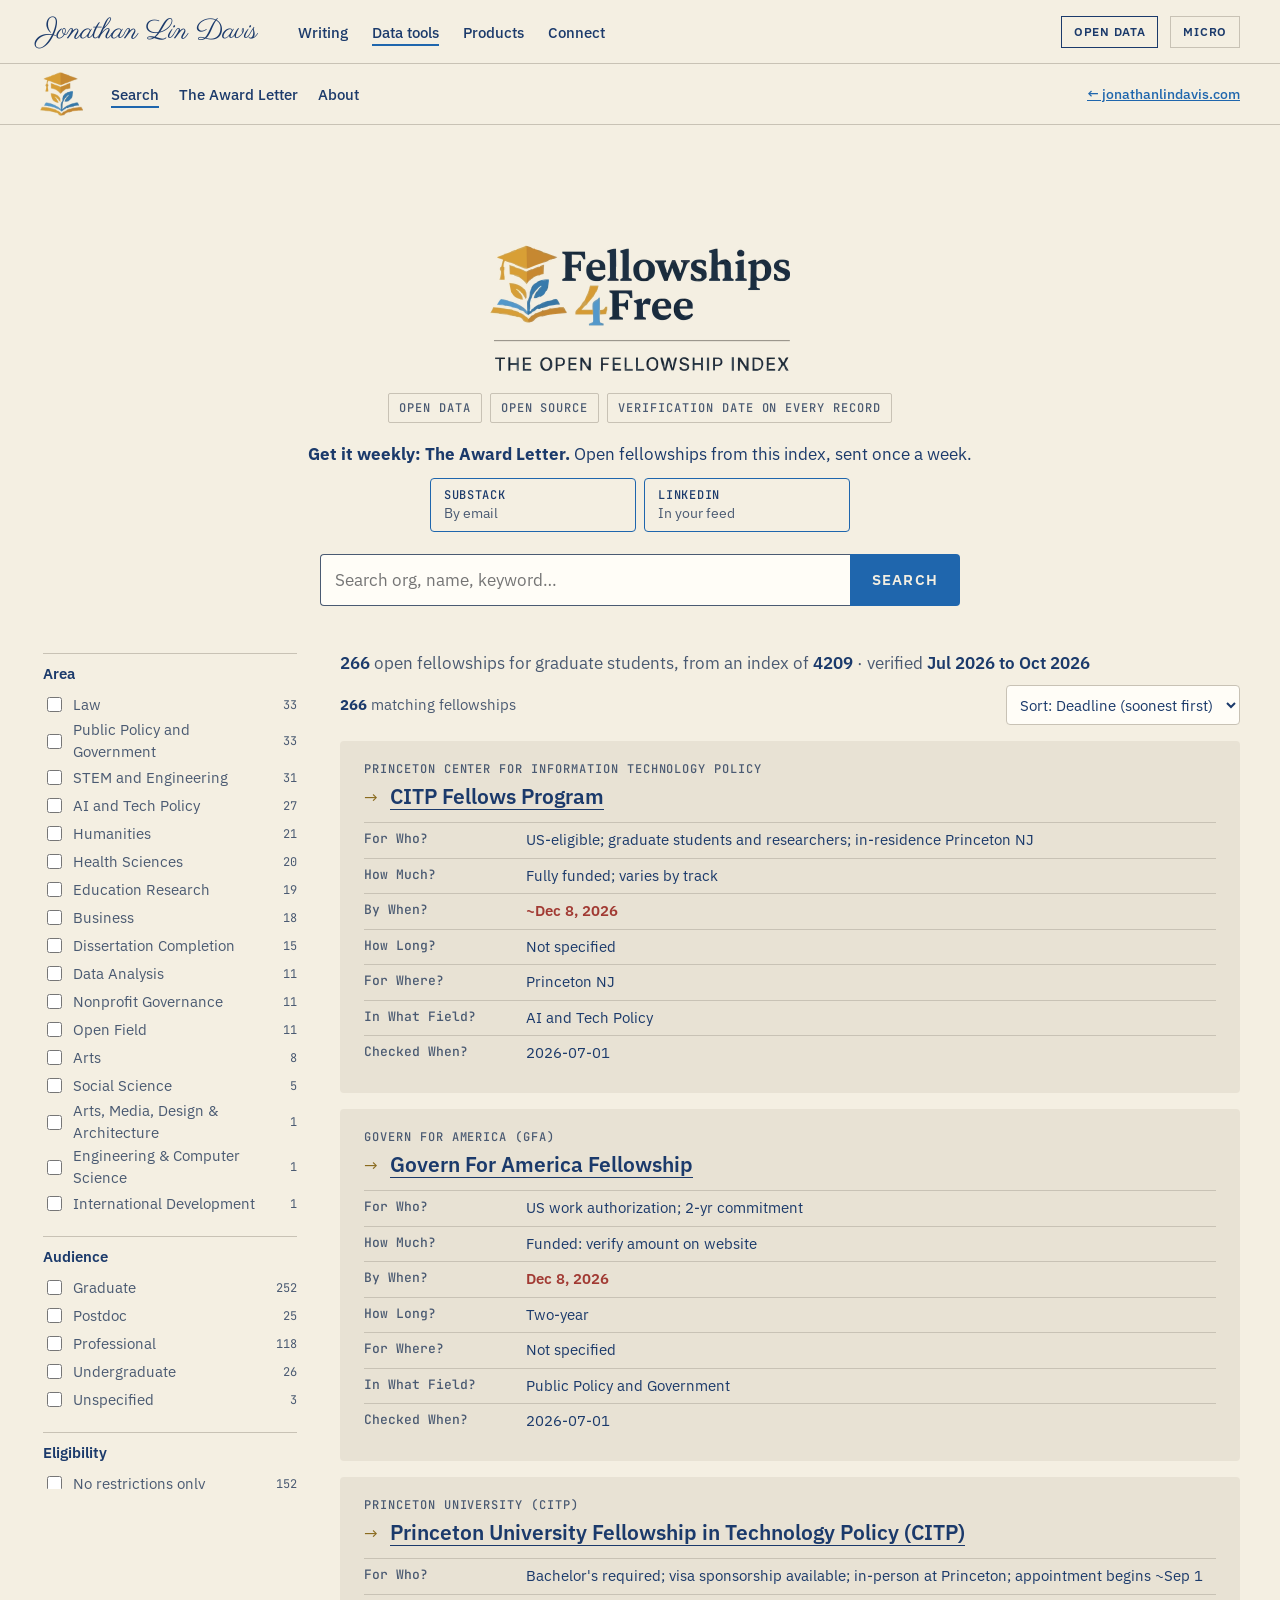
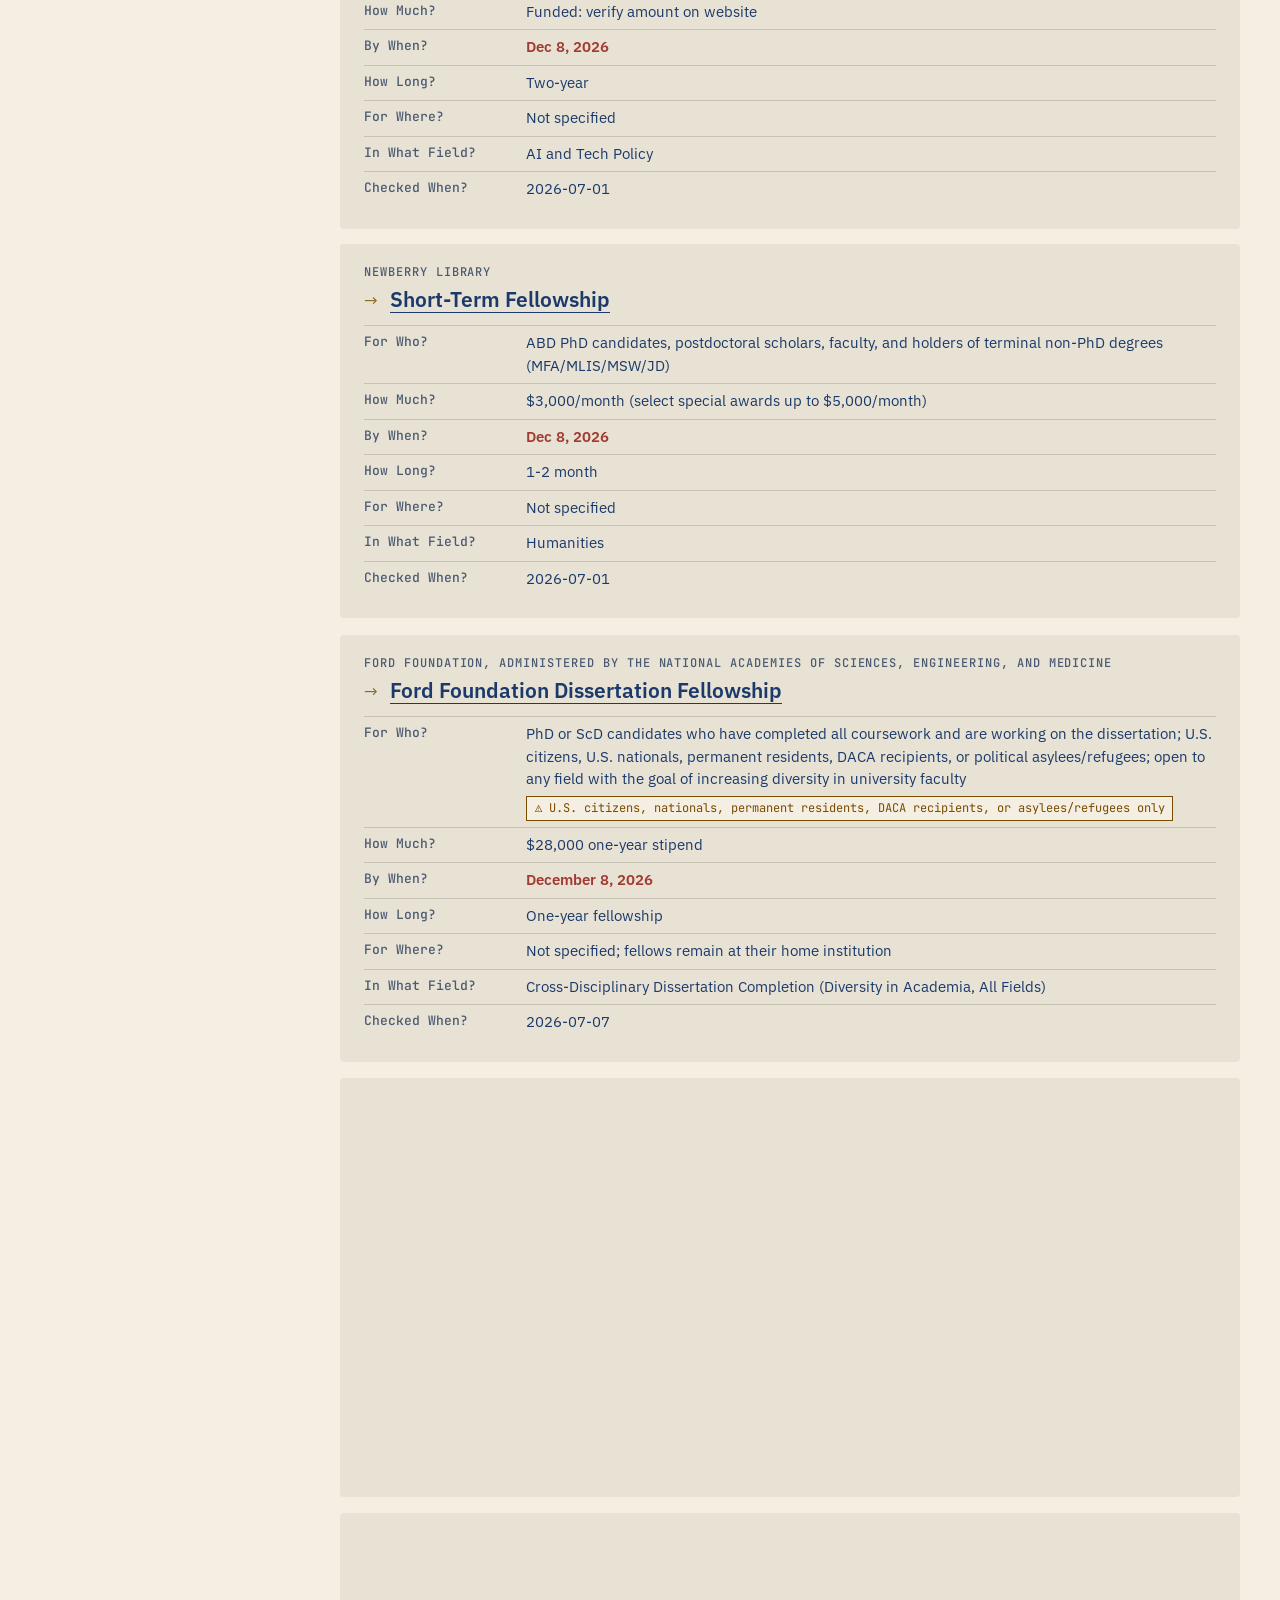
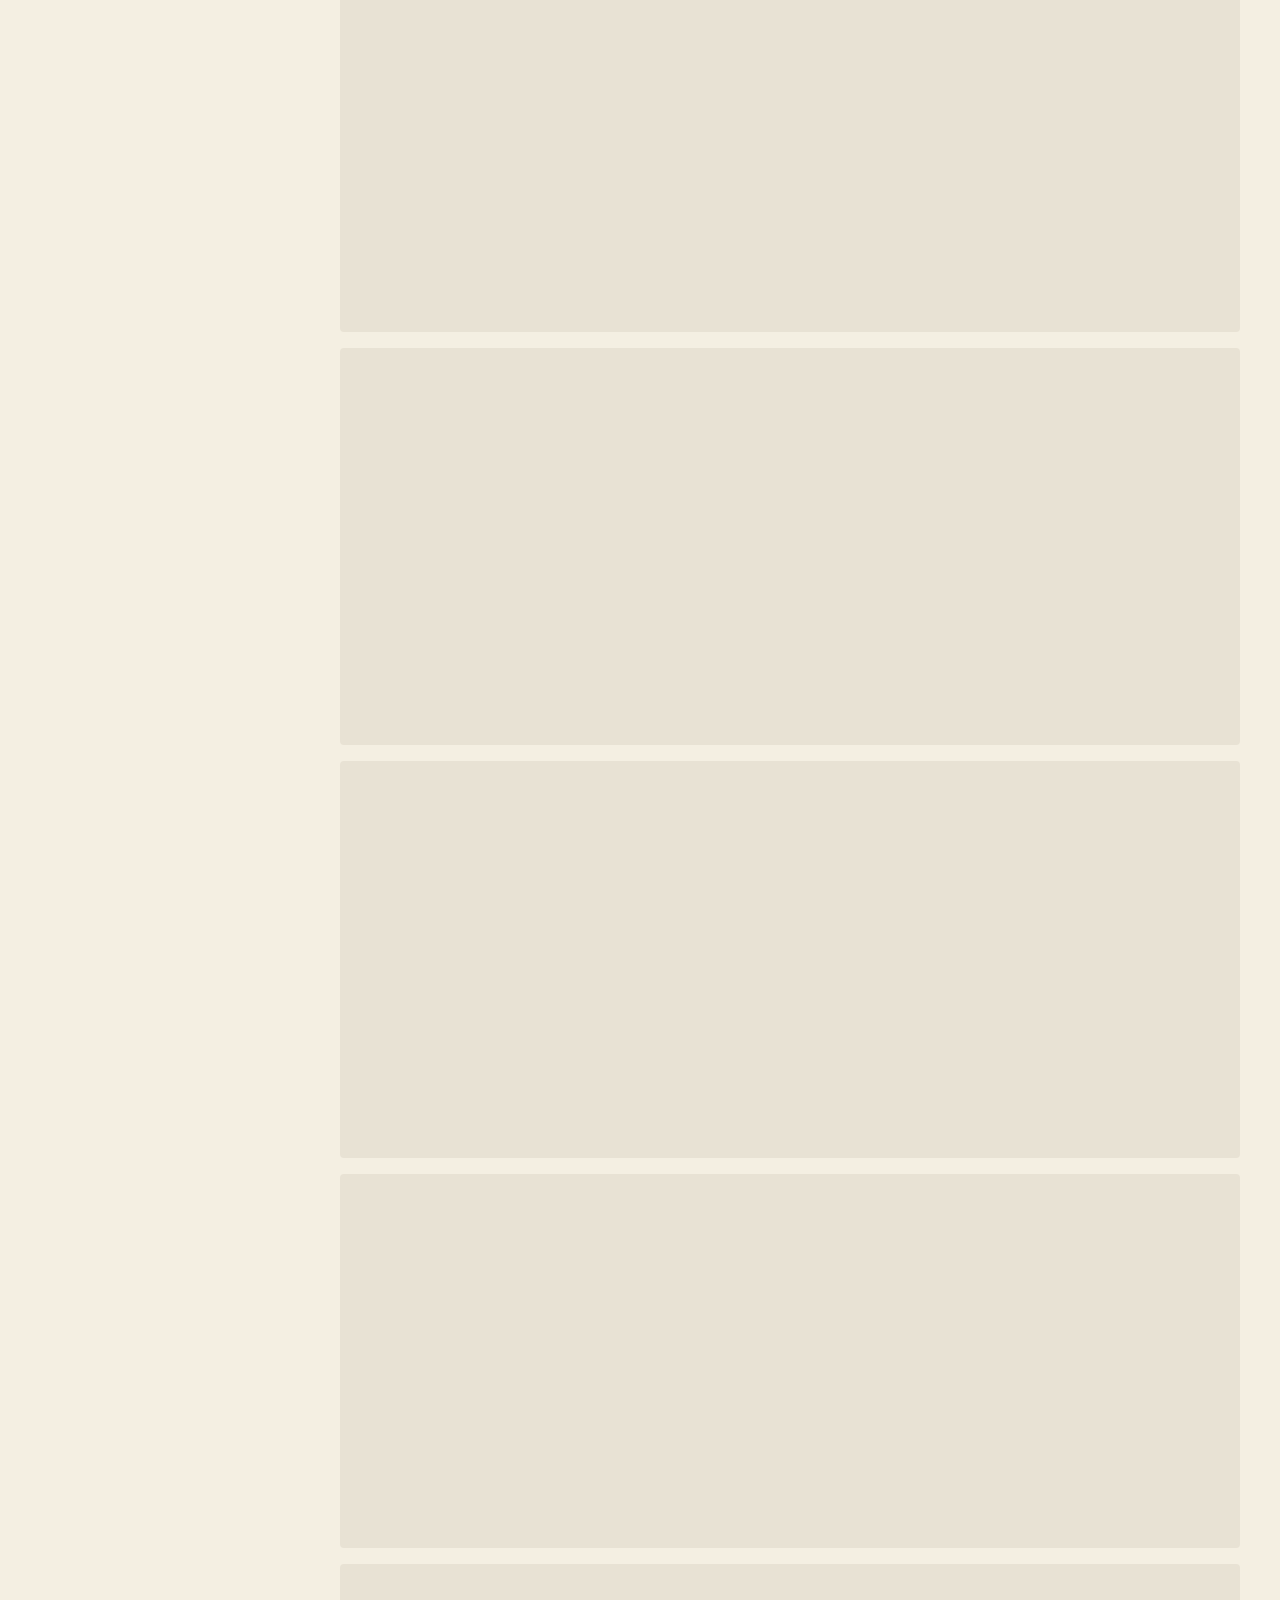
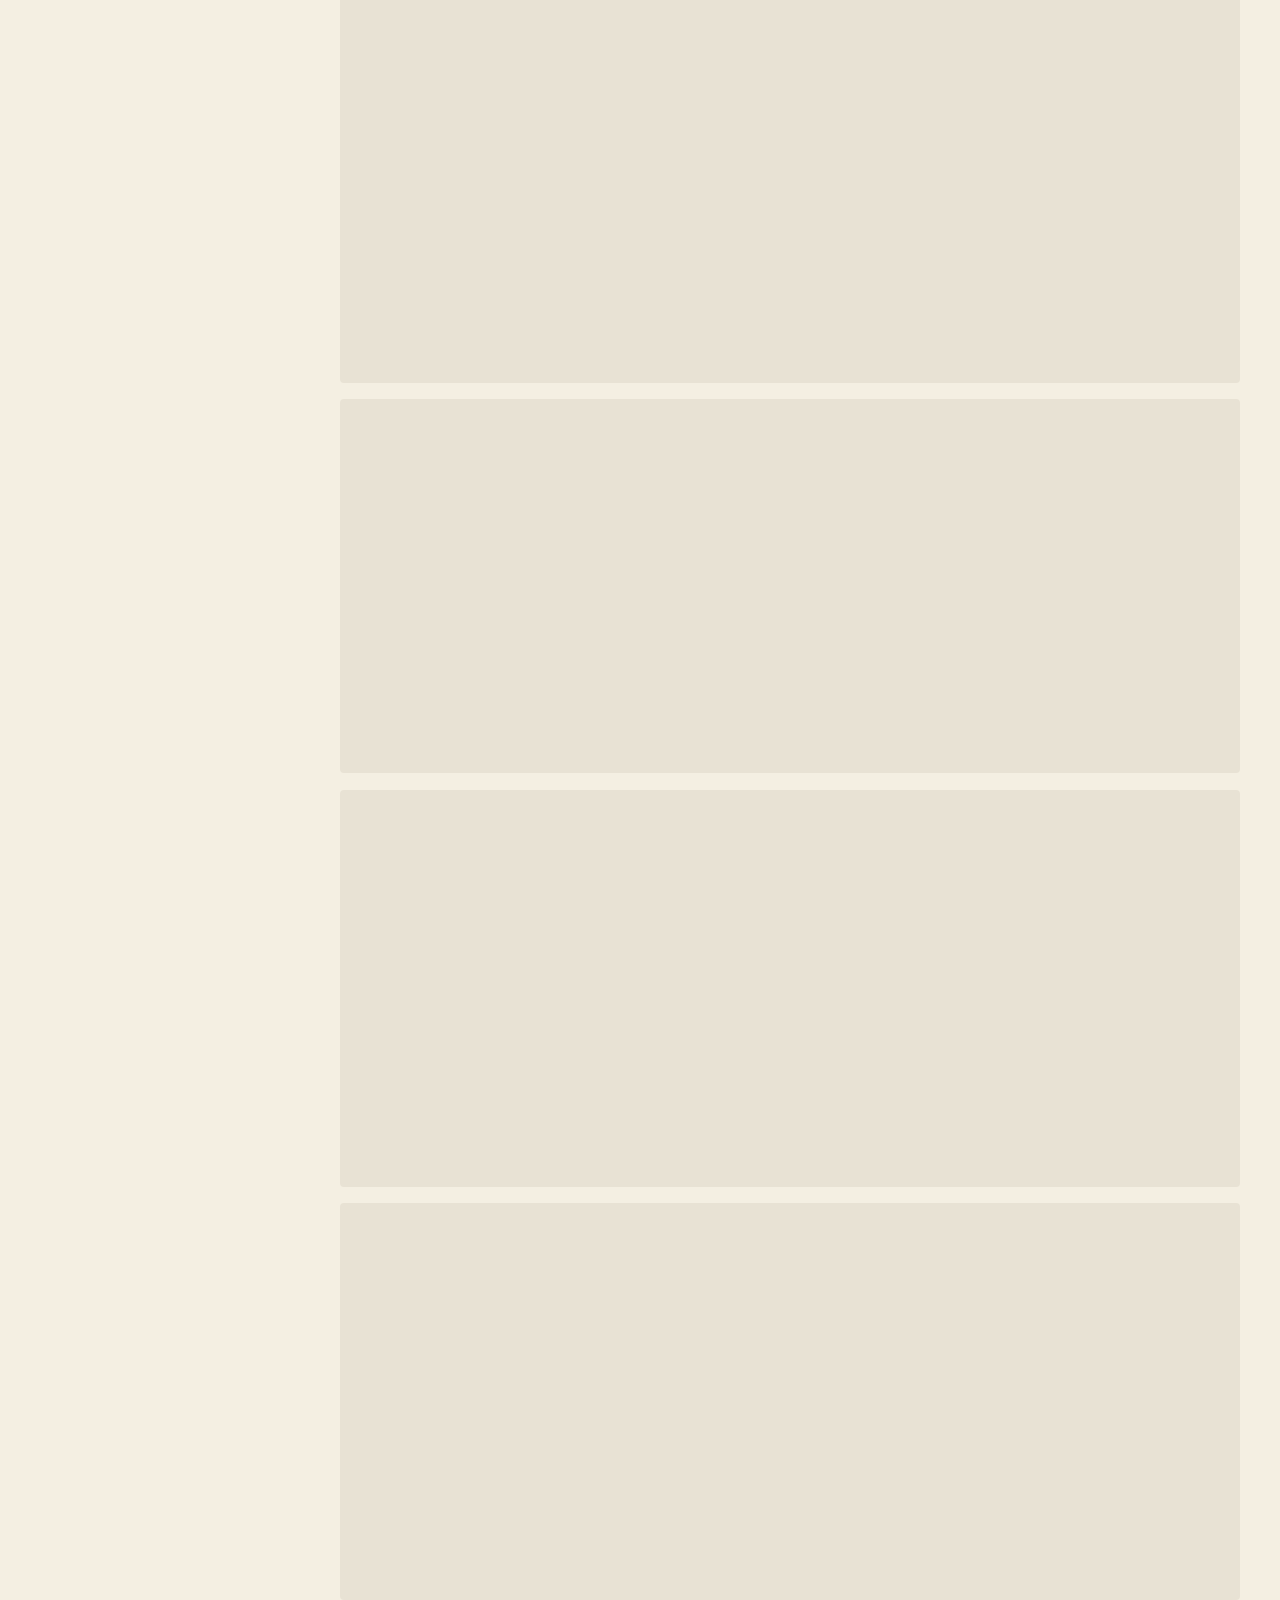
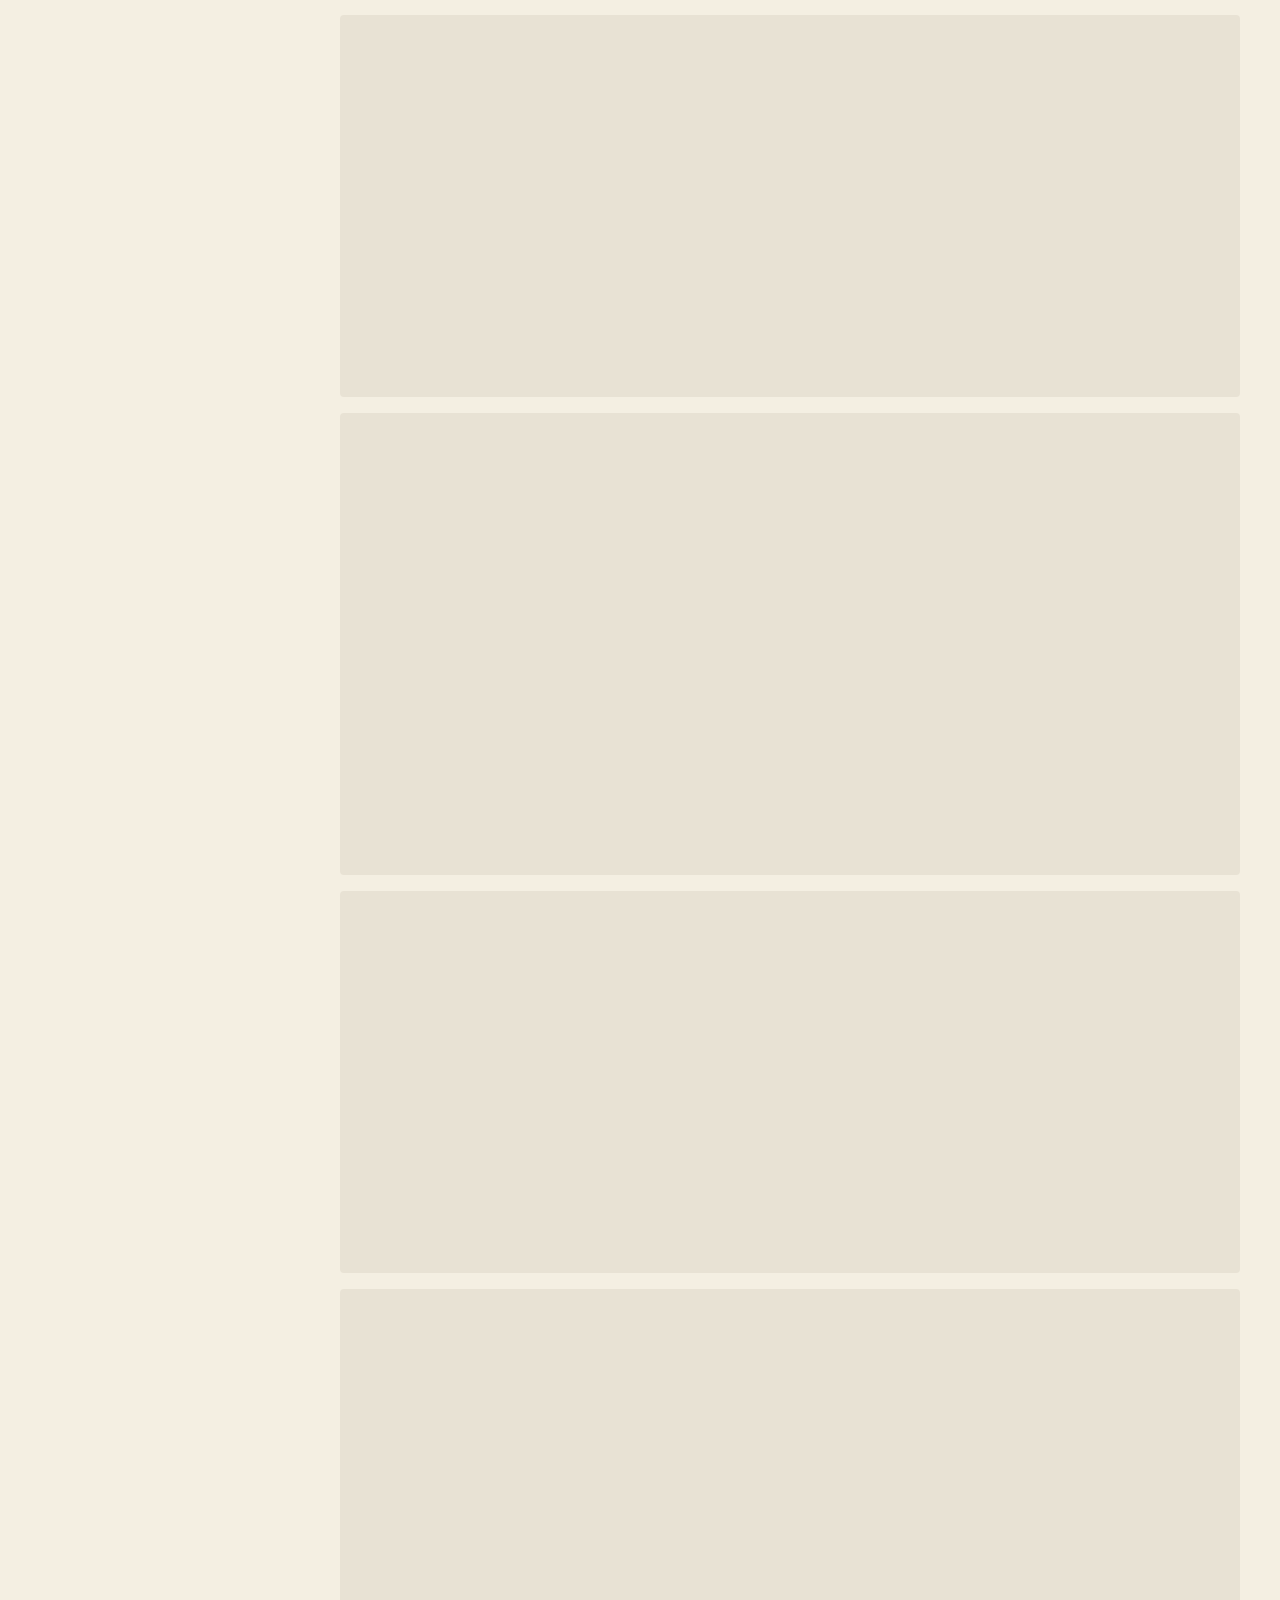
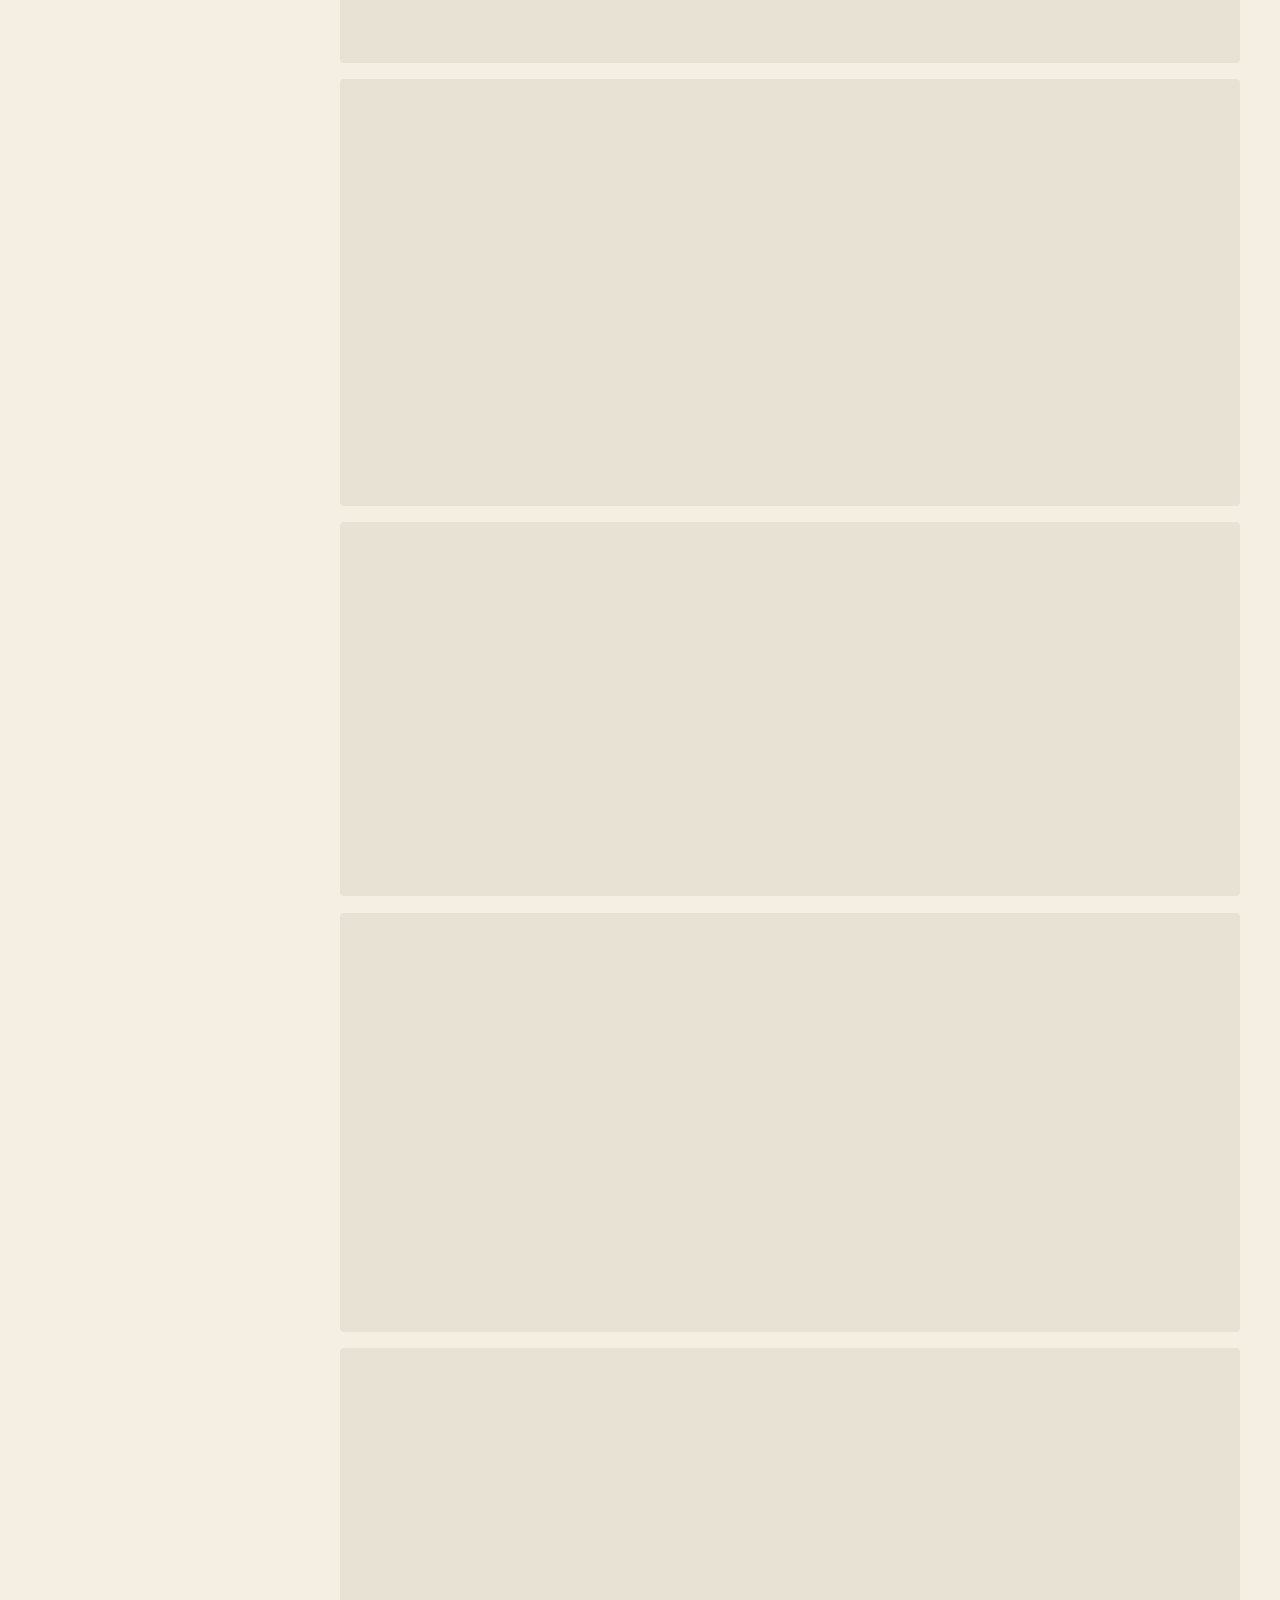
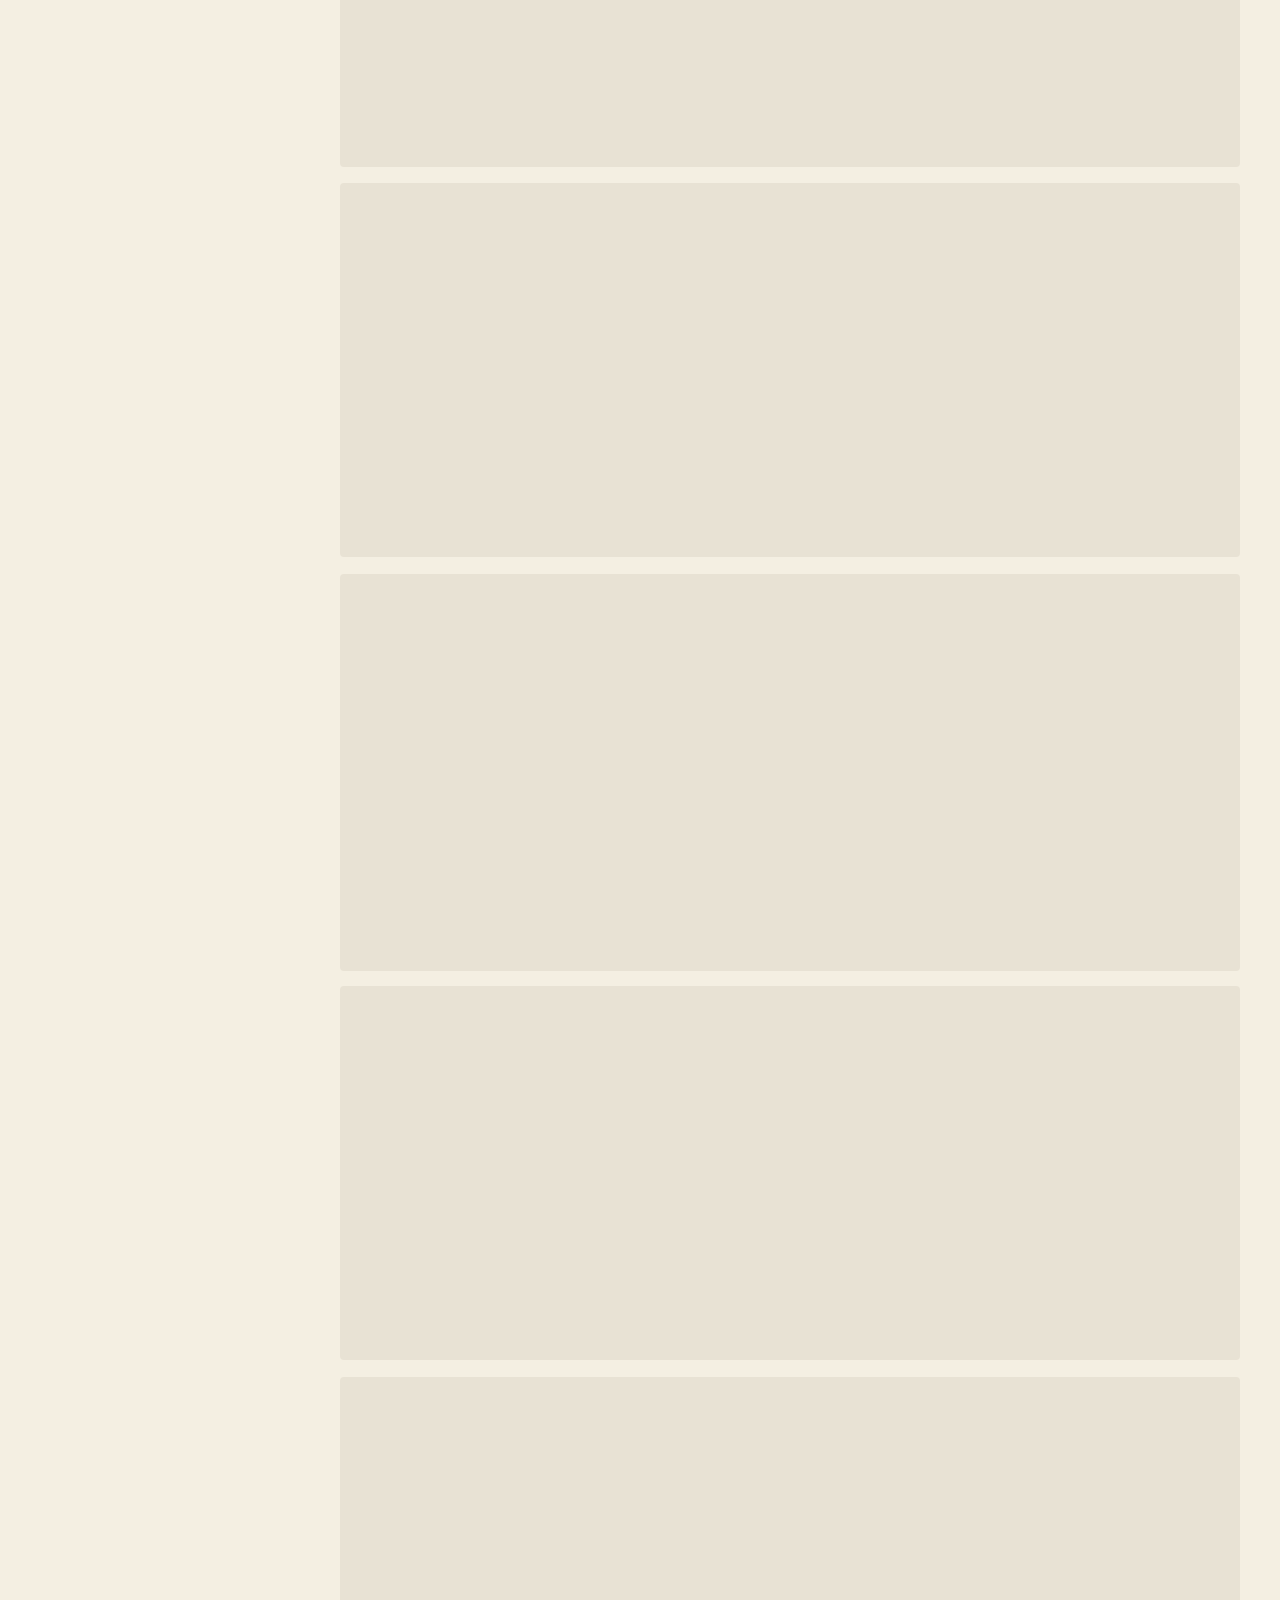
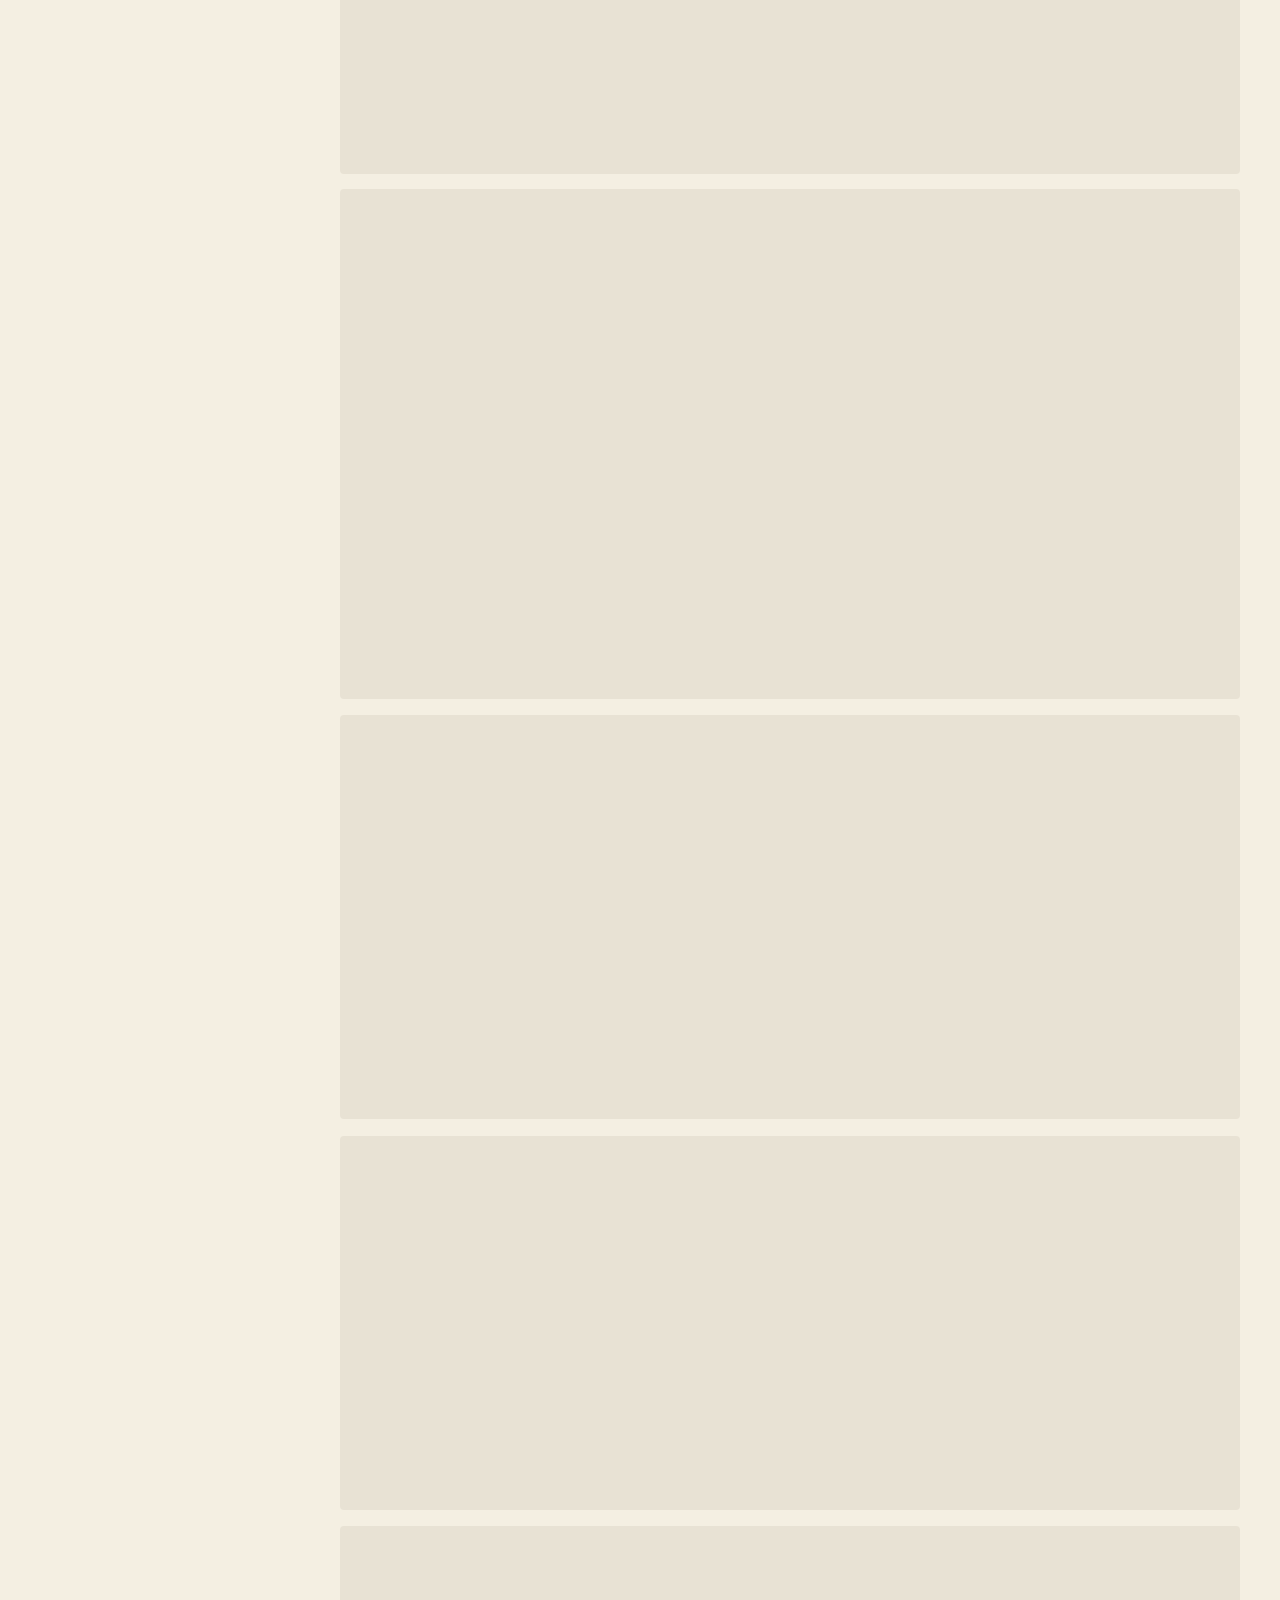
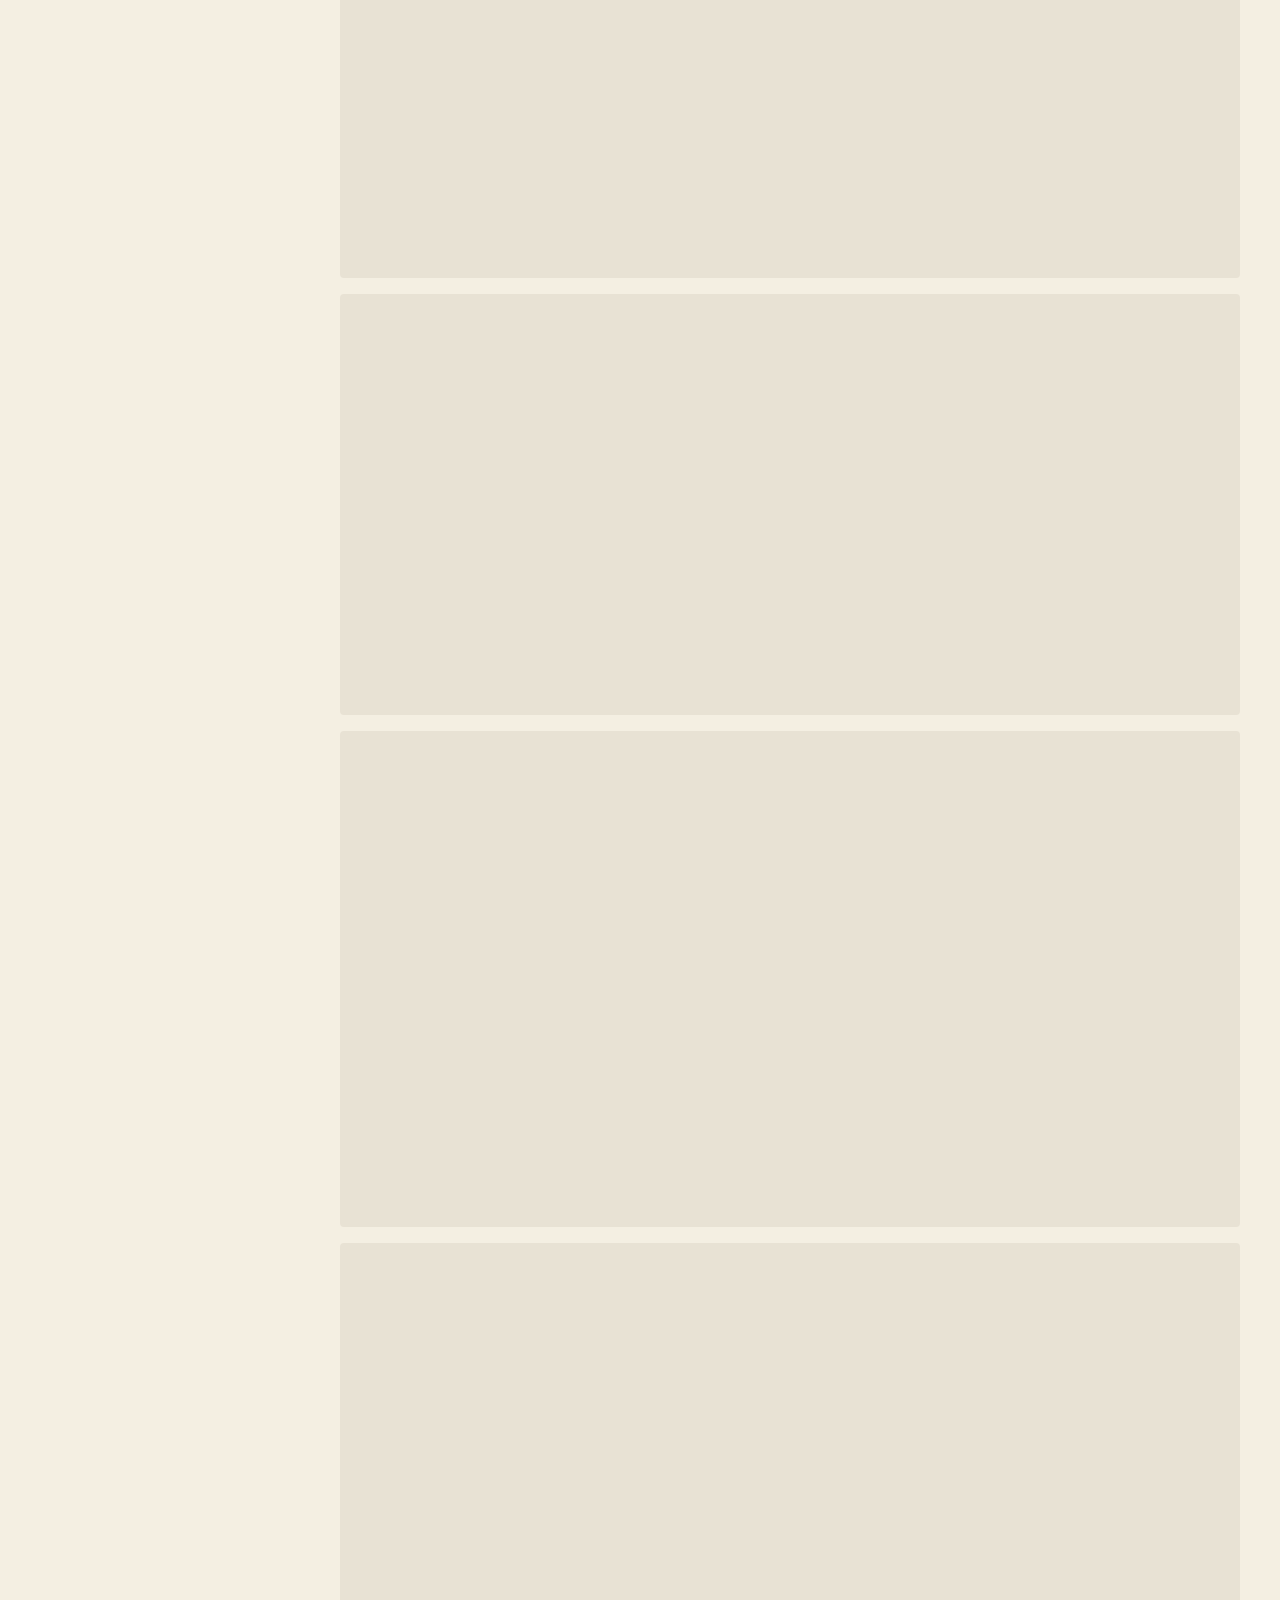
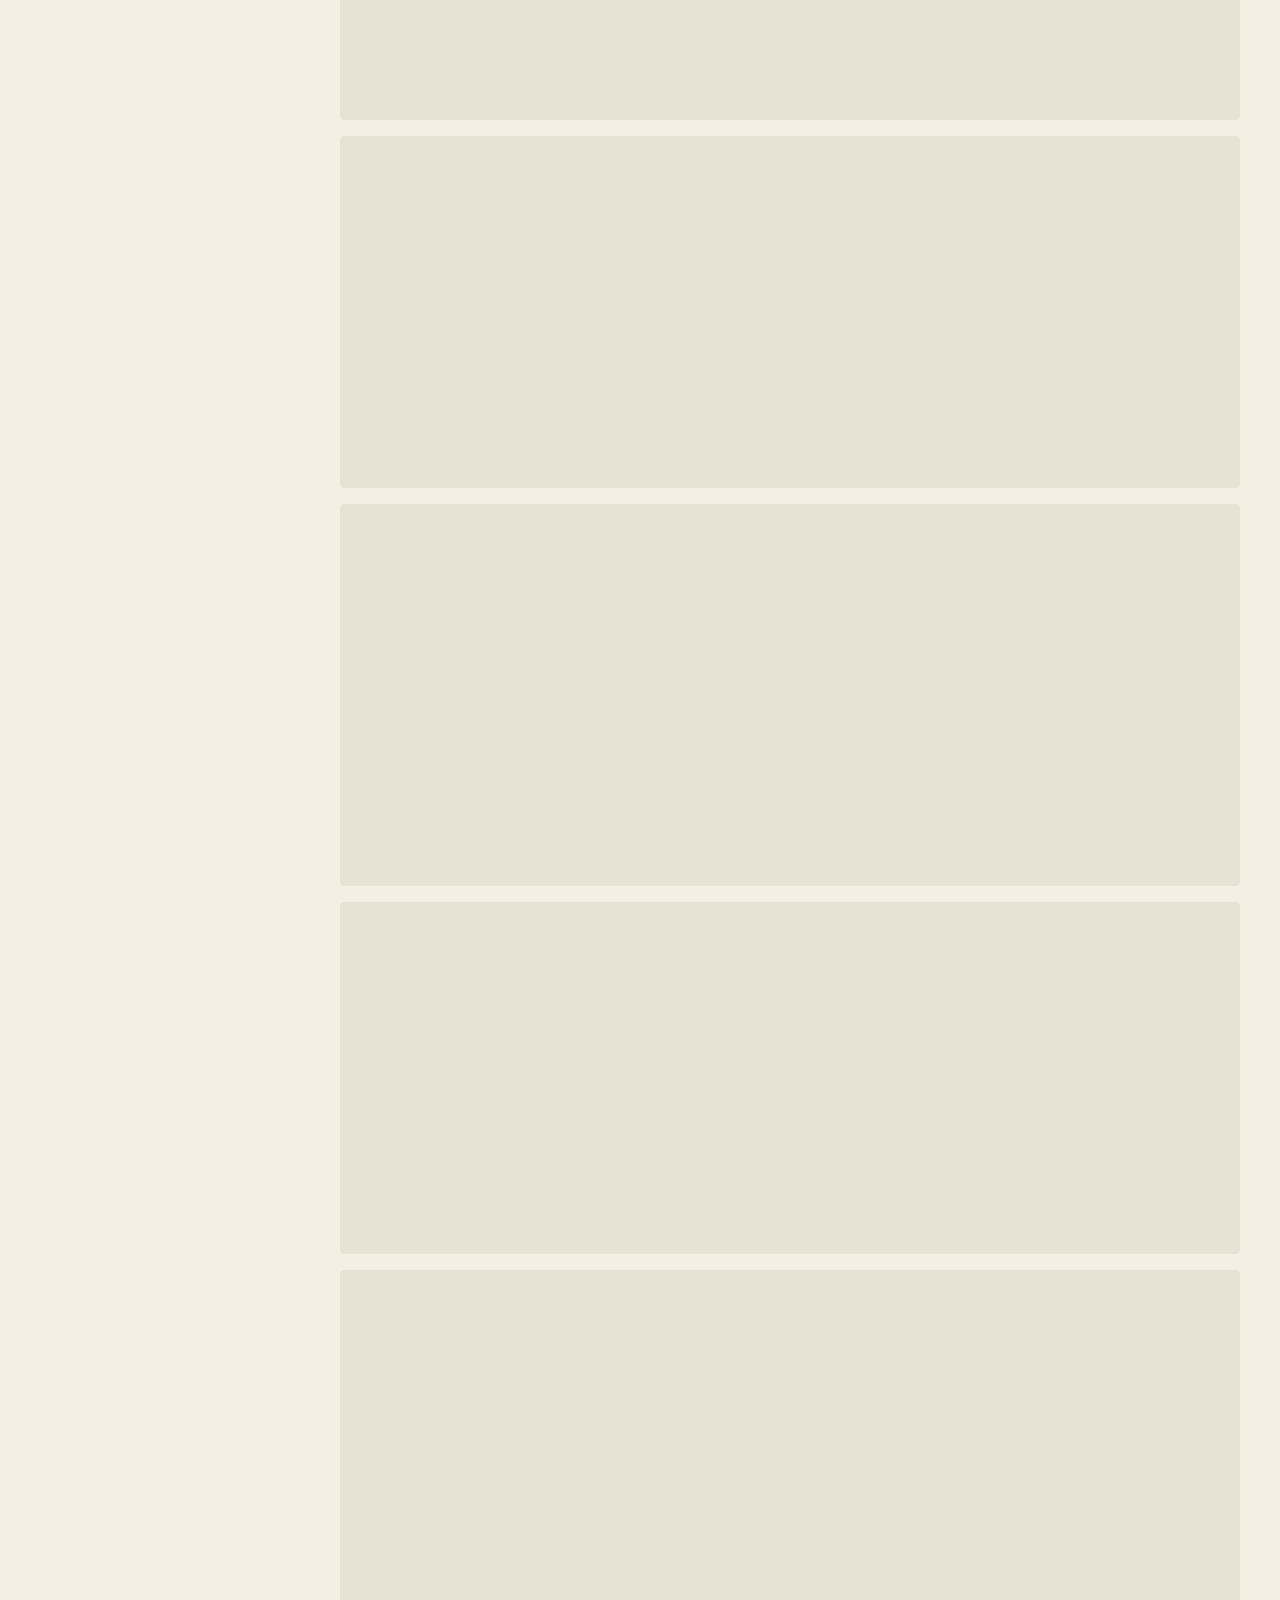
==== commit cdc23b4c: "Fellowships4Free search: the sub-header logo is the F4F mark alone (BF25 item 7, owner threads 8cb4f" ====
--- a/index.html
+++ b/index.html
@@ -74,7 +74,7 @@
 .mast{border-bottom:1px solid var(--rule);background:var(--paper);position:sticky;top:0;z-index:40}
 .mast-row{display:flex;align-items:center;min-height:60px;gap:18px}
 .gw{font:600 22px/1 var(--sans);letter-spacing:.06em;color:var(--ink);text-decoration:none;display:block}
-.gw img{display:block;width:105px;height:44px}
+.gw img{display:block;width:43px;height:44px}
 .mnav{display:flex;flex-wrap:wrap;align-items:center}
 .mnav a{font:500 15px/1 var(--sans);color:var(--ink);text-decoration:none;min-height:44px;display:inline-flex;align-items:center;padding:0 10px}
 .mnav a[aria-current]{text-decoration:underline;text-decoration-color:var(--accent);text-decoration-thickness:2px;text-underline-offset:6px}
@@ -195,7 +195,7 @@
   .bar.open .tools{display:flex;margin:0;width:100%}
   .mast-row{min-height:56px;gap:10px;flex-wrap:wrap}
   .gw{margin-right:auto}
-  .gw img{width:95px;height:40px}
+  .gw img{width:40px;height:40px}
   .mnav,.mast-row .mast-home{display:none}
   .mast.open .mast-row{padding-bottom:8px}
   .mast.open .mnav{display:flex;flex-direction:column;align-items:flex-start;width:100%}
@@ -215,6 +215,13 @@
   .foot-mark{width:165px}
 }
 @media(prefers-reduced-motion:no-preference){.entry{animation:fade .25s ease both}@keyframes fade{from{opacity:0;transform:translateY(5px)}to{opacity:1;transform:none}}}
+  /* Site bar, owner option A (thread ea590643): labels never wrap; from 761 to 823 the spacing tightens so the one-line row fits (menu at 760 and below, DS28I-172) */
+  .bar a,.bar .tab,.bar .wm,.bar button{white-space:nowrap}
+  @media (min-width:761px) and (max-width:823px){
+    .bar .wrap,.bar .bar-wrap{gap:20px;padding:0 20px}
+    .bar .nav,.bar .bar-nav{gap:18px;margin-left:8px}
+    .bar .tools{gap:8px}
+  }
 </style>
 </head>
 <body>
@@ -241,7 +248,7 @@
 <main id="main">
 <header class="mast" id="mast">
   <div class="wrap mast-row">
-    <a class="gw" href="#/" aria-current="page"><img src="assets/f4f-lockup-20261029.png" alt="Fellowships4Free" width="105" height="44"></a>
+    <a class="gw" href="#/" aria-current="page"><img src="assets/f4f-2026-mark-bar-130x132.png" alt="Fellowships4Free" width="43" height="44"></a>
     <nav class="mnav" id="f4f-nav" aria-label="F4F">
       <a href="#/" id="mnav-search" aria-current="page">Search</a>
       <a href="https://theawardletter.substack.com/" target="_blank" rel="noopener">The Award Letter<span class="f4f-vh"> (opens in a new tab)</span></a>
